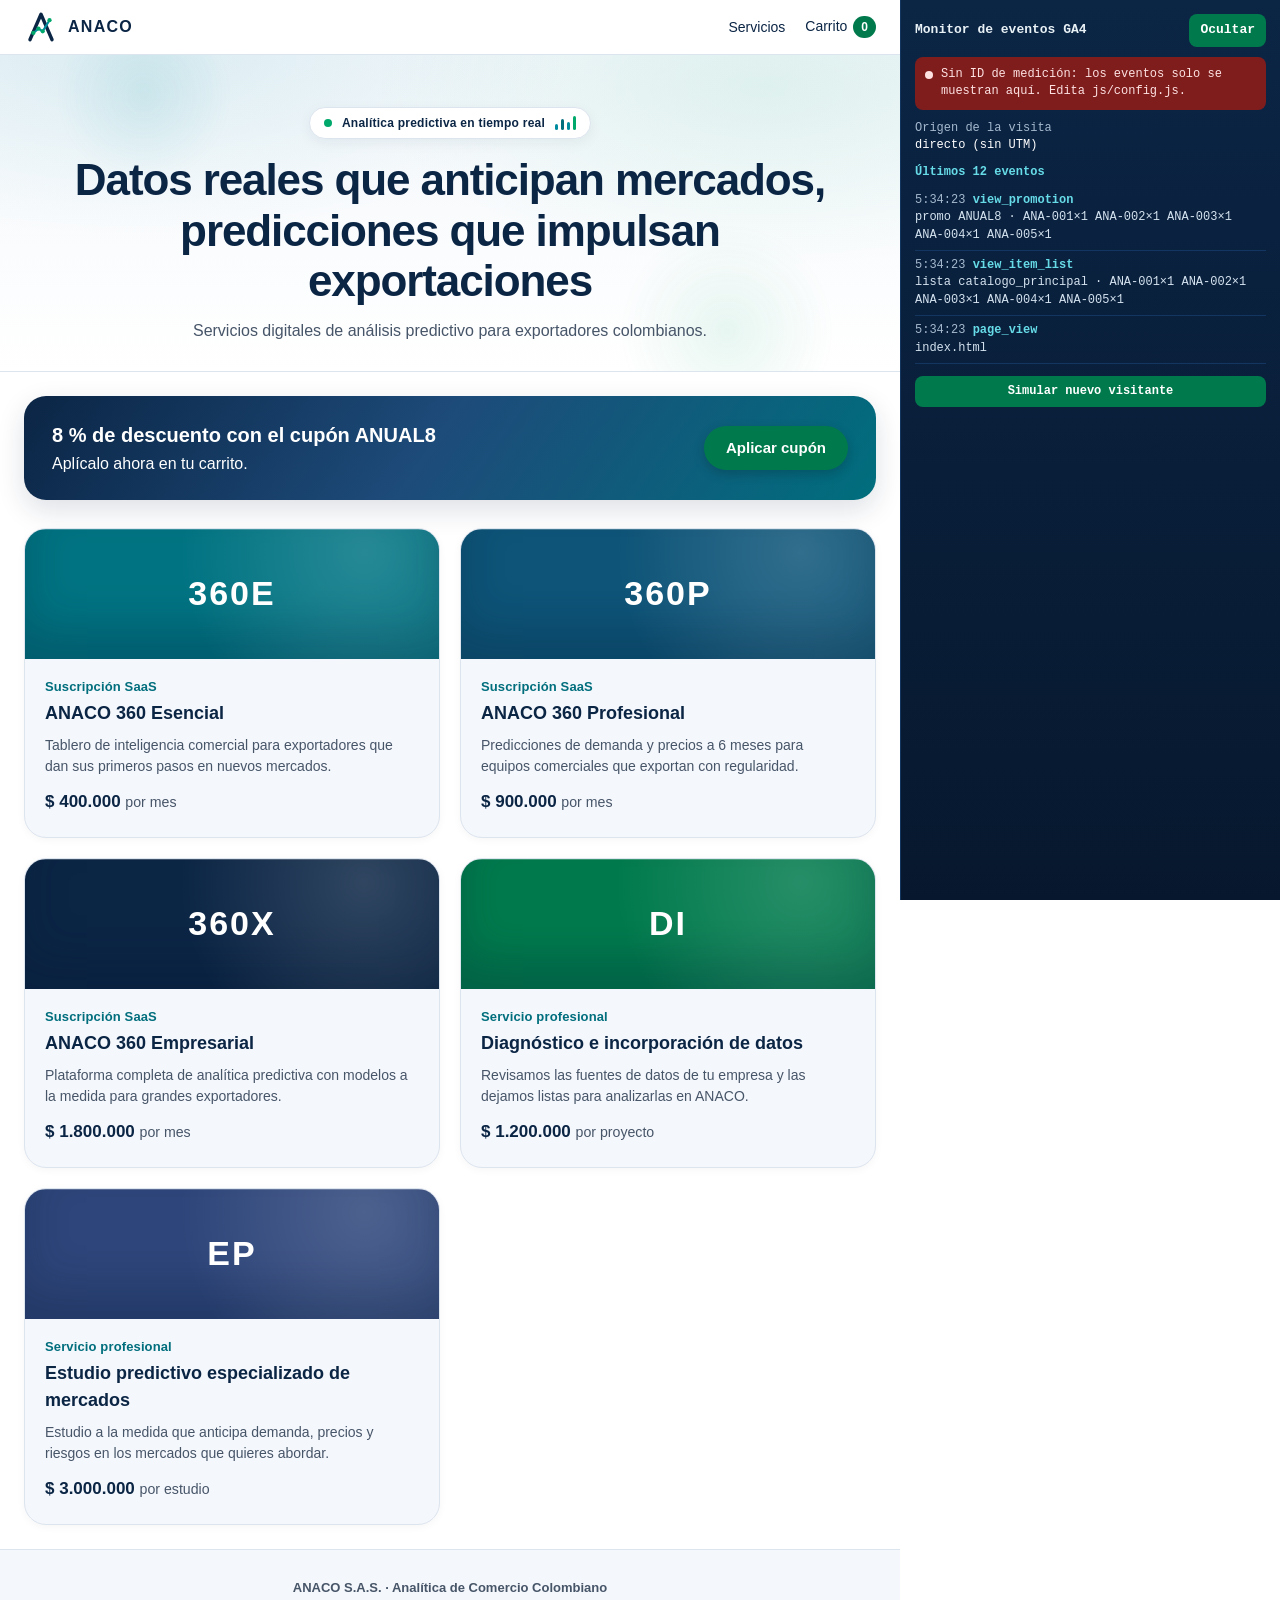
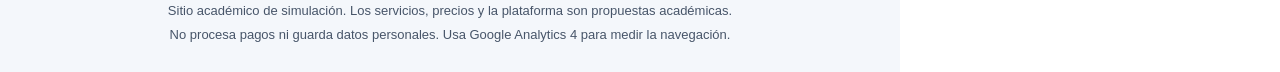
==== index.html @ 24e1fe18 "Add files via upload" ====
<!DOCTYPE html>
<html lang="es"><head><meta charset="utf-8"><meta name="viewport" content="width=device-width,initial-scale=1"><title>ANACO · Servicios de análisis predictivo</title><link rel="stylesheet" href="css/estilos.css"></head>
<body><header class="cab" id="cab"></header>
<section class="hero"><div class="hero-orb hero-orb-1" aria-hidden="true"></div><div class="hero-orb hero-orb-2" aria-hidden="true"></div><div class="hero-pulso" aria-hidden="true"><span class="pulso-dot"></span><span>Analítica predictiva en tiempo real</span><span class="mini-bars"><span></span><span></span><span></span><span></span></span></div><h1>Datos reales que anticipan mercados, predicciones que impulsan exportaciones</h1><p>Servicios digitales de análisis predictivo para exportadores colombianos.</p></section><main class="wrap"><div id="banner"></div><div class="grid" id="grid"></div></main>
<footer class="pie" id="pie"></footer>
<script src="js/config.js"></script><script src="js/productos.js"></script><script src="js/carrito.js"></script><script src="js/analytics.js"></script><script src="js/catalogo.js"></script>
</body></html>
---- css/estilos.css ----
:root{
  /* Escala de colores ANACO (WCAG AA) */
  --navy-950:#07182E;
  --navy-900:#0B2545;
  --navy-800:#133660;
  --navy-700:#1D4B7A;
  --navy-100:#E6EEF7;
  --navy-50:#F3F7FB;

  --teal-800:#005A66;
  --teal-700:#006E7D;
  --teal-600:#008C9E;
  --teal-400:#38B6C6;
  --teal-300:#67DCE8;
  --teal-50:#E6F6F8;

  --emerald-800:#00623E;
  --emerald-700:#007A4D;
  --emerald-600:#00945E;
  --emerald-500:#00A86B;
  --emerald-100:#D6F5E8;
  --emerald-50:#ECFDF5;

  --bg:#FFFFFF;
  --surface-1:#F4F7FB;
  --surface-2:#EBF0F7;
  --border-subtle:#DCE4EE;
  --border-strong:#C2CEDD;

  --text-primary:#111827;
  --text-secondary:#475569;
  --text-muted:#64748B;

  --danger-text:#B42318;
  --danger-bg:#FEF2F2;
  --danger-border:#FECACA;
  --mon-ok-bg:#064E3B;
  --mon-ok-fg:#D1FAE5;
  --mon-no-bg:#7F1D1D;
  --mon-no-fg:#FEE2E2;

  /* Alias compatibles */
  --n:var(--navy-900);
  --c:var(--teal-700);
  --v:var(--emerald-700);
  --g:var(--surface-1);
  --t:var(--text-primary);
  --s:var(--text-secondary);
}

*{box-sizing:border-box}

body{
  margin:0;
  font-family:-apple-system,BlinkMacSystemFont,"SF Pro Text","Segoe UI",Roboto,Helvetica,Arial,sans-serif;
  color:var(--t);
  background:var(--bg);
  padding-right:380px;
  line-height:1.5;
  -webkit-font-smoothing:antialiased;
}
body.mon-oculto{padding-right:0}

a{color:var(--c);text-decoration:none;transition:color .2s ease}
a:hover{color:var(--teal-800)}

:focus-visible{outline:2px solid var(--teal-600);outline-offset:2px}

/* ---------- Cabecera y marca ---------- */
.cab{
  position:sticky;
  top:0;
  z-index:5;
  background:rgba(255,255,255,.88);
  backdrop-filter:saturate(180%) blur(20px);
  border-bottom:1px solid var(--border-subtle);
  display:flex;
  align-items:center;
  justify-content:space-between;
  padding:10px 24px;
}

.marca{
  display:flex;
  align-items:center;
  gap:10px;
  color:var(--n);
  font-weight:700;
  letter-spacing:.08em;
}
.marca svg{transition:transform .3s cubic-bezier(.22,1,.36,1)}
.marca:hover svg{transform:scale(1.06)}
.marca svg polyline{
  stroke-dasharray:46;
  stroke-dashoffset:46;
  animation:drawLine 1.1s cubic-bezier(.22,1,.36,1) .15s forwards;
}
.marca svg circle{
  transform-box:fill-box;
  transform-origin:center;
  animation:nodePulse 2.8s ease-in-out infinite;
}
.marca svg circle:nth-child(2){animation-delay:.3s}
.marca svg circle:nth-child(3){animation-delay:.6s}
.marca svg circle:nth-child(4){animation-delay:.9s}

.cab nav{display:flex;gap:20px;align-items:center}
.cab nav a{color:var(--n);font-size:14px;font-weight:500;position:relative;padding:4px 0}
.cab nav a::after{
  content:"";
  position:absolute;
  left:0;
  bottom:0;
  width:100%;
  height:2px;
  background:var(--teal-600);
  transform:scaleX(0);
  transform-origin:left;
  transition:transform .22s ease;
}
.cab nav a:hover::after{transform:scaleX(1)}

.badge{
  background:var(--v);
  color:#fff;
  border-radius:99px;
  padding:2px 8px;
  font-size:12px;
  font-weight:600;
  margin-left:6px;
  display:inline-block;
  transition:background-color .2s ease;
}
.badge.bump{animation:badgeBump .38s cubic-bezier(.22,1,.36,1)}

/* ---------- Hero ---------- */
.hero{
  position:relative;
  overflow:hidden;
  text-align:center;
  padding:52px 24px 28px;
  background:
    radial-gradient(620px 260px at 15% 0%,rgba(0,140,158,.10),transparent 70%),
    radial-gradient(560px 260px at 85% 10%,rgba(0,168,107,.09),transparent 70%),
    linear-gradient(180deg,var(--navy-50) 0%,var(--bg) 100%);
  border-bottom:1px solid var(--border-subtle);
}
.hero h1{
  position:relative;
  z-index:1;
  font-size:clamp(28px,4vw,44px);
  margin:0 auto 12px;
  color:var(--n);
  letter-spacing:-.025em;
  max-width:820px;
  line-height:1.15;
  animation:fadeUp .55s cubic-bezier(.22,1,.36,1) both;
}
.hero p{
  position:relative;
  z-index:1;
  color:var(--s);
  max-width:640px;
  margin:0 auto;
  font-size:16px;
  animation:fadeUp .55s cubic-bezier(.22,1,.36,1) .1s both;
}

.hero-orb{
  position:absolute;
  border-radius:50%;
  pointer-events:none;
  filter:blur(2px);
  opacity:.55;
  animation:floatSlow 9s ease-in-out infinite;
}
.hero-orb-1{
  width:180px;height:180px;
  top:-50px;left:6%;
  background:radial-gradient(circle,rgba(0,140,158,.18),transparent 70%);
}
.hero-orb-2{
  width:220px;height:220px;
  bottom:-70px;right:7%;
  background:radial-gradient(circle,rgba(0,168,107,.16),transparent 70%);
  animation-delay:-4.5s;
}

.hero-pulso{
  position:relative;
  z-index:1;
  display:inline-flex;
  align-items:center;
  gap:10px;
  margin-bottom:16px;
  padding:6px 14px;
  border-radius:99px;
  background:#fff;
  border:1px solid var(--border-subtle);
  box-shadow:0 4px 14px rgba(11,37,69,.06);
  color:var(--navy-900);
  font-size:12px;
  font-weight:600;
  letter-spacing:.02em;
  animation:fadeUp .45s cubic-bezier(.22,1,.36,1) both;
}
.pulso-dot{
  width:8px;height:8px;
  border-radius:50%;
  background:var(--emerald-500);
  box-shadow:0 0 0 0 rgba(0,168,107,.55);
  animation:pulseDot 2s ease-out infinite;
}
.mini-bars{
  display:inline-flex;
  align-items:flex-end;
  gap:3px;
  height:14px;
}
.mini-bars span{
  width:3px;
  border-radius:2px;
  background:var(--teal-600);
  animation:barWave 1.8s ease-in-out infinite;
}
.mini-bars span:nth-child(1){height:6px;animation-delay:0s}
.mini-bars span:nth-child(2){height:11px;background:var(--teal-700);animation-delay:.25s}
.mini-bars span:nth-child(3){height:8px;animation-delay:.5s}
.mini-bars span:nth-child(4){height:14px;background:var(--emerald-500);animation-delay:.75s}

/* ---------- Contenedor y banner ---------- */
.wrap{max-width:1000px;margin:0 auto;padding:24px}

.banner{
  position:relative;
  overflow:hidden;
  background:linear-gradient(125deg,var(--navy-900) 0%,var(--navy-700) 48%,var(--teal-700) 100%);
  color:#fff;
  border-radius:22px;
  padding:24px 28px;
  display:flex;
  justify-content:space-between;
  align-items:center;
  gap:16px;
  flex-wrap:wrap;
  cursor:pointer;
  margin-bottom:28px;
  box-shadow:0 10px 28px rgba(11,37,69,.14);
  transition:transform .25s cubic-bezier(.22,1,.36,1),box-shadow .25s ease;
  animation:fadeUp .55s cubic-bezier(.22,1,.36,1) .15s both;
}
.banner::after{
  content:"";
  position:absolute;
  top:0;left:-120%;
  width:60%;height:100%;
  background:linear-gradient(90deg,transparent,rgba(255,255,255,.16),transparent);
  transform:skewX(-20deg);
  animation:shimmer 5.5s ease-in-out infinite;
  pointer-events:none;
}
.banner:hover{
  transform:translateY(-2px);
  box-shadow:0 16px 34px rgba(11,37,69,.20);
}
.banner b{font-size:20px;display:block;margin-bottom:2px}
.banner .btn{
  position:relative;
  z-index:1;
  box-shadow:0 4px 12px rgba(0,0,0,.18);
}

/* ---------- Catálogo y tarjetas ---------- */
.grid{display:grid;grid-template-columns:repeat(auto-fill,minmax(280px,1fr));gap:20px}

.card{
  background:var(--g);
  border:1px solid var(--border-subtle);
  border-radius:22px;
  overflow:hidden;
  display:block;
  color:var(--t);
  box-shadow:0 2px 8px rgba(11,37,69,.04);
  transition:transform .26s cubic-bezier(.22,1,.36,1),box-shadow .26s ease,border-color .26s ease,background-color .26s ease;
  animation:fadeUp .55s cubic-bezier(.22,1,.36,1) both;
}
.card:nth-child(1){animation-delay:.08s}
.card:nth-child(2){animation-delay:.14s}
.card:nth-child(3){animation-delay:.20s}
.card:nth-child(4){animation-delay:.26s}
.card:nth-child(5){animation-delay:.32s}
.card:nth-child(6){animation-delay:.38s}

.card:hover{
  transform:translateY(-5px);
  background:#fff;
  border-color:var(--border-strong);
  box-shadow:0 16px 32px rgba(11,37,69,.10);
}

.bloque{
  position:relative;
  overflow:hidden;
  height:130px;
  display:flex;
  align-items:center;
  justify-content:center;
  color:#fff;
  font-size:34px;
  font-weight:700;
  letter-spacing:.06em;
  box-shadow:inset 0 -30px 44px rgba(7,24,46,.24),inset 0 1px 0 rgba(255,255,255,.22);
  transition:letter-spacing .26s ease;
}
.bloque::after{
  content:"";
  position:absolute;
  inset:0;
  background:radial-gradient(circle at 82% 18%,rgba(255,255,255,.20),transparent 52%);
  opacity:.75;
  pointer-events:none;
  transition:transform .35s ease,opacity .35s ease;
}
.card:hover .bloque{letter-spacing:.1em}
.card:hover .bloque::after{transform:scale(1.12);opacity:1}

.cu{padding:18px 20px 22px}
.card h3{margin:4px 0 8px;color:var(--n);font-size:18px;transition:color .2s ease}
.card:hover h3{color:var(--teal-700)}
.card p{margin:0 0 12px;color:var(--s);font-size:14px}
.cat{font-size:13px;font-weight:600;color:var(--c);letter-spacing:.01em}
.precio{font-weight:700;color:var(--n);font-size:17px}
.precio small{color:var(--s);font-weight:400}

/* ---------- Botones ---------- */
.btn{
  background:var(--v);
  color:#fff;
  border:0;
  border-radius:99px;
  padding:11px 22px;
  font-size:15px;
  font-weight:600;
  cursor:pointer;
  display:inline-block;
  transition:background-color .2s ease,transform .16s cubic-bezier(.22,1,.36,1),box-shadow .2s ease;
}
.btn:hover{
  background:var(--emerald-800);
  color:#fff;
  transform:translateY(-1px);
  box-shadow:0 6px 16px rgba(0,122,77,.25);
}
.btn:active{transform:translateY(0) scale(.97)}

.btn.sec{
  background:#fff;
  color:var(--n);
  border:1px solid var(--border-strong);
}
.btn.sec:hover{
  background:var(--navy-50);
  color:var(--n);
  border-color:var(--navy-700);
  box-shadow:0 4px 12px rgba(11,37,69,.08);
}

/* ---------- Cajas, formularios y detalle ---------- */
.caja{
  background:var(--g);
  border:1px solid var(--border-subtle);
  border-radius:18px;
  padding:20px;
  margin-bottom:16px;
  animation:fadeUp .42s cubic-bezier(.22,1,.36,1) both;
}
.fila{
  display:flex;
  justify-content:space-between;
  align-items:center;
  gap:12px;
  padding:12px 0;
  border-bottom:1px solid var(--border-subtle);
}
.fila:last-of-type{border-bottom:0}

.qty{display:flex;align-items:center;gap:8px}
.qty button{
  width:30px;height:30px;
  border-radius:50%;
  border:1px solid var(--border-strong);
  background:#fff;
  color:var(--n);
  font-weight:600;
  cursor:pointer;
  transition:background-color .18s ease,border-color .18s ease,transform .14s ease;
}
.qty button:hover{background:var(--navy-50);border-color:var(--teal-700)}
.qty button:active{transform:scale(.92)}

input[type=text],select{
  padding:10px 12px;
  border:1px solid var(--border-strong);
  border-radius:10px;
  font-size:15px;
  width:100%;
  background:#fff;
  color:var(--t);
  transition:border-color .2s ease,box-shadow .2s ease;
}
input[type=text]:focus,select:focus{
  outline:none;
  border-color:var(--teal-600);
  box-shadow:0 0 0 3px rgba(0,140,158,.15);
}

label.l{display:block;margin:12px 0 4px;font-size:14px;color:var(--n);font-weight:600}

.op{
  display:block;
  padding:10px 12px;
  border:1px solid var(--border-strong);
  border-radius:10px;
  margin:6px 0;
  background:#fff;
  cursor:pointer;
  transition:border-color .2s ease,background-color .2s ease,transform .15s ease;
}
.op:hover{border-color:var(--teal-600);background:var(--teal-50)}
.op:has(input:checked){
  border-color:var(--teal-700);
  background:var(--teal-50);
  color:var(--n);
  font-weight:500;
}

.det{
  display:grid;
  grid-template-columns:1fr 1.3fr;
  gap:32px;
  animation:fadeUp .45s cubic-bezier(.22,1,.36,1) both;
}
.det .bloque{
  height:260px;
  border-radius:22px;
  box-shadow:0 14px 30px rgba(11,37,69,.14);
}
.det li{margin-bottom:4px}

.msg{color:var(--danger-text);font-size:14px;font-weight:500;margin:8px 0}
.okm{color:var(--v);font-weight:600;animation:fadeUp .3s ease both}

/* ---------- Pie ---------- */
.pie{
  border-top:1px solid var(--border-subtle);
  background:var(--g);
  color:var(--s);
  font-size:13px;
  padding:24px;
  text-align:center;
}
.pie p{max-width:760px;margin:4px auto}

/* ---------- Monitor GA4 ---------- */
#mon{
  position:fixed;
  top:0;right:0;
  width:380px;height:100vh;
  background:linear-gradient(180deg,var(--navy-900) 0%,var(--navy-950) 100%);
  color:#E8F1F5;
  font:12px/1.45 ui-monospace,Menlo,Consolas,monospace;
  overflow:auto;
  padding:14px;
  z-index:50;
  border-left:1px solid var(--navy-800);
}
#mon button,#mon-abrir{
  background:var(--emerald-700);
  color:#fff;
  border:0;
  border-radius:8px;
  padding:7px 11px;
  cursor:pointer;
  font:inherit;
  font-weight:600;
  transition:background-color .2s ease,transform .15s ease;
}
#mon button:hover,#mon-abrir:hover{background:var(--emerald-800)}
#mon button:active,#mon-abrir:active{transform:scale(.97)}

.mon-h{display:flex;justify-content:space-between;align-items:center;margin-bottom:10px;font-size:13px}
#mon-estado{
  position:relative;
  padding:9px 10px 9px 26px;
  border-radius:8px;
  margin-bottom:10px;
}
#mon-estado::before{
  content:"";
  position:absolute;
  left:10px;top:14px;
  width:8px;height:8px;
  border-radius:50%;
  background:currentColor;
  animation:pulseDot 2s ease-out infinite;
}
.ok{background:var(--mon-ok-bg);color:var(--mon-ok-fg)}
.no{background:var(--mon-no-bg);color:var(--mon-no-fg)}
#mon-estado.no::before{animation:pulseDotNo 2s ease-out infinite}

.mon-o{margin-bottom:10px;color:#A5B9CE}.mon-o span{color:#fff}
.mon-t{margin:10px 0 4px;color:var(--teal-300);font-weight:600}

.ev{border-bottom:1px solid var(--navy-800);padding:6px 0}
.ev:first-child{animation:slideInEv .32s cubic-bezier(.22,1,.36,1) both}
.ev b{color:var(--teal-300)}.ev i{color:#A5B9CE;font-style:normal}.ev div{color:#D5E3F0}

#mon-reset{margin-top:12px;width:100%;background:var(--teal-700)}
#mon-reset:hover{background:var(--teal-800)}
#mon-abrir{display:none;position:fixed;top:12px;right:12px;z-index:50;box-shadow:0 6px 18px rgba(11,37,69,.22)}
body.mon-oculto #mon{display:none}body.mon-oculto #mon-abrir{display:block}

/* ---------- Keyframes ---------- */
@keyframes fadeUp{
  from{opacity:0;transform:translateY(12px)}
  to{opacity:1;transform:translateY(0)}
}
@keyframes shimmer{
  0%,62%{left:-120%}
  100%{left:140%}
}
@keyframes pulseDot{
  0%{box-shadow:0 0 0 0 rgba(0,168,107,.55)}
  70%{box-shadow:0 0 0 7px rgba(0,168,107,0)}
  100%{box-shadow:0 0 0 0 rgba(0,168,107,0)}
}
@keyframes pulseDotNo{
  0%{box-shadow:0 0 0 0 rgba(254,226,226,.55)}
  70%{box-shadow:0 0 0 7px rgba(254,226,226,0)}
  100%{box-shadow:0 0 0 0 rgba(254,226,226,0)}
}
@keyframes drawLine{
  to{stroke-dashoffset:0}
}
@keyframes nodePulse{
  0%,100%{transform:scale(1);opacity:.95}
  50%{transform:scale(1.22);opacity:1}
}
@keyframes floatSlow{
  0%,100%{transform:translateY(0) scale(1)}
  50%{transform:translateY(-10px) scale(1.04)}
}
@keyframes barWave{
  0%,100%{transform:scaleY(.65);opacity:.8}
  50%{transform:scaleY(1.1);opacity:1}
}
@keyframes badgeBump{
  0%{transform:scale(1)}
  45%{transform:scale(1.28)}
  100%{transform:scale(1)}
}
@keyframes slideInEv{
  from{opacity:0;transform:translateX(10px)}
  to{opacity:1;transform:translateX(0)}
}

/* ---------- Responsivo y accesibilidad ---------- */
@media(max-width:820px){
  body{padding-right:0;padding-bottom:300px}
  body.mon-oculto{padding-bottom:0}
  #mon{top:auto;bottom:0;width:100%;height:300px;border-left:0;border-top:1px solid var(--navy-800)}
  #mon-abrir{top:auto;bottom:12px}
  .det{grid-template-columns:1fr}
}

@media(prefers-reduced-motion:reduce){
  *,*::before,*::after{
    animation-duration:.01ms !important;
    animation-iteration-count:1 !important;
    transition-duration:.01ms !important;
  }
}
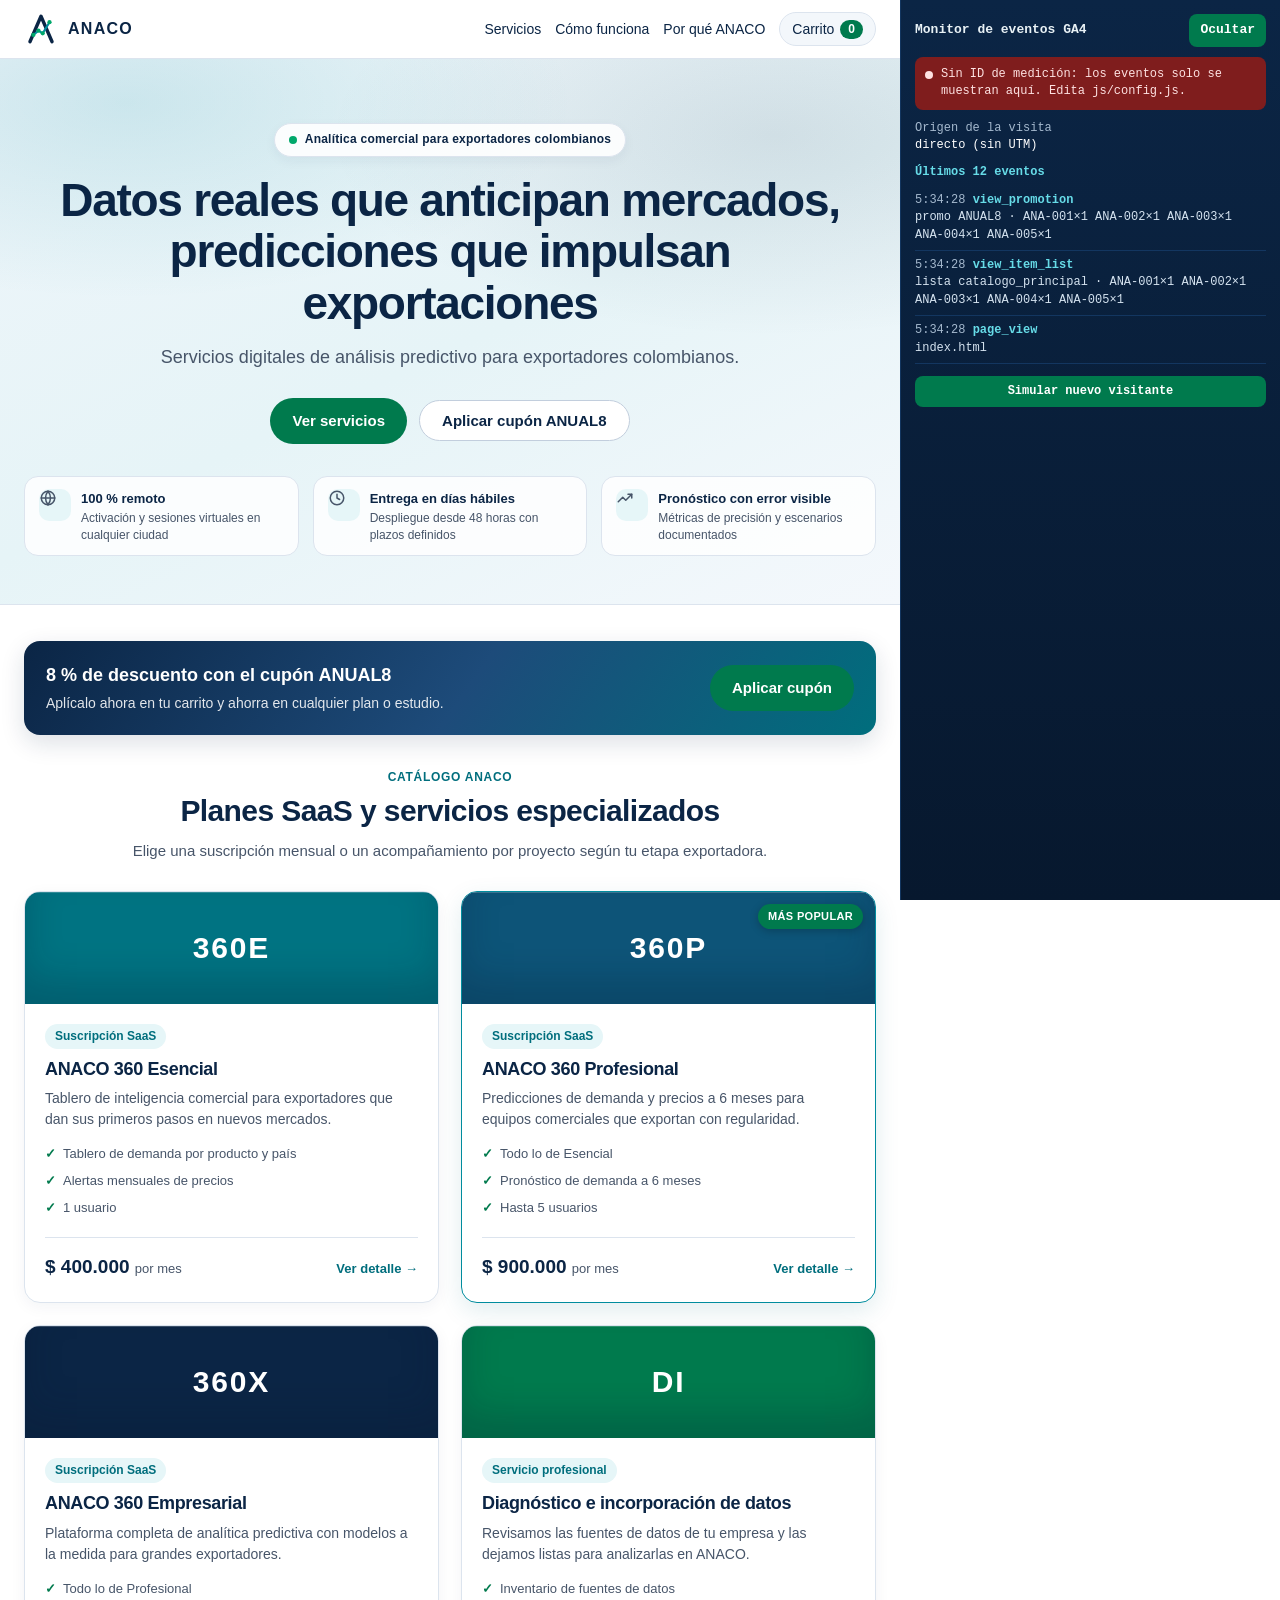
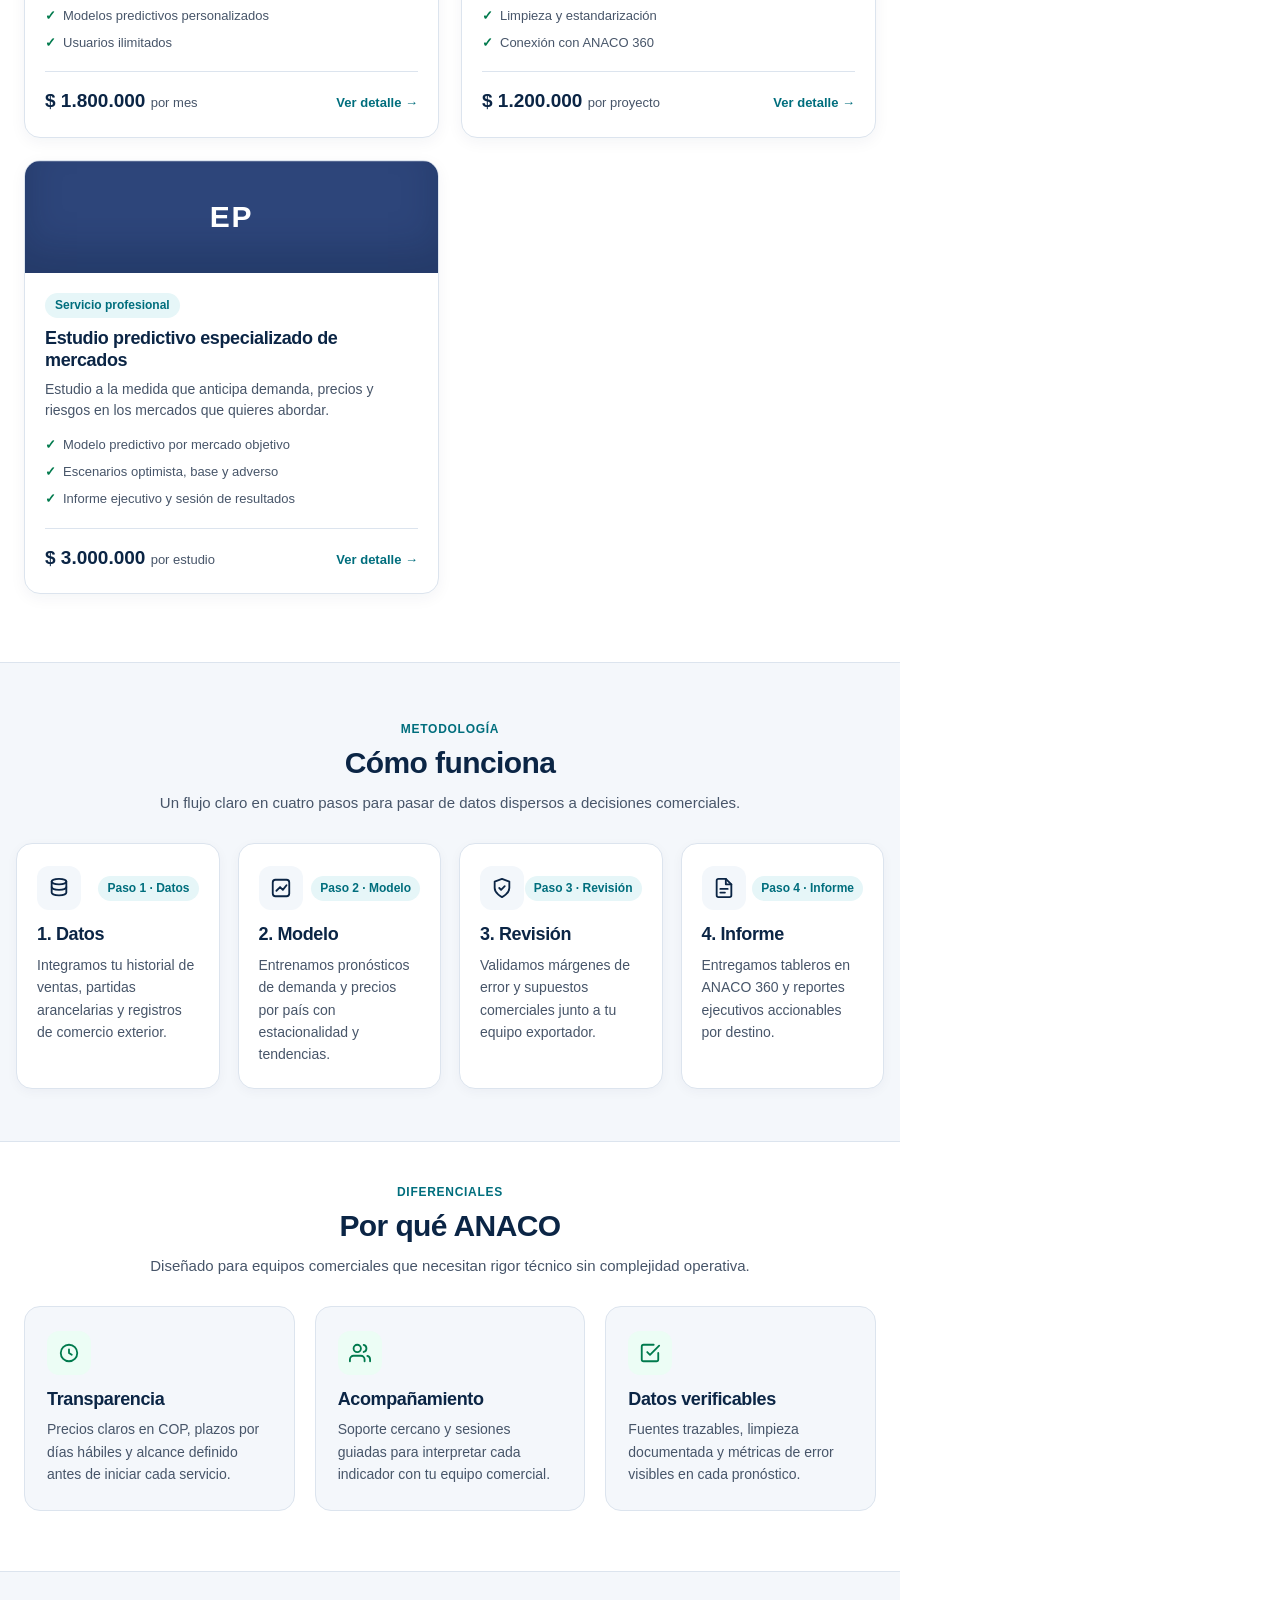
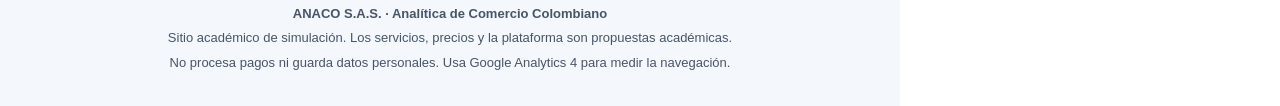
==== commit ad0165c8: "Add files via upload" ====
--- a/index.html
+++ b/index.html
@@ -1,7 +1,105 @@
 <!DOCTYPE html>
 <html lang="es"><head><meta charset="utf-8"><meta name="viewport" content="width=device-width,initial-scale=1"><title>ANACO · Servicios de análisis predictivo</title><link rel="stylesheet" href="css/estilos.css"></head>
 <body><header class="cab" id="cab"></header>
-<section class="hero"><div class="hero-orb hero-orb-1" aria-hidden="true"></div><div class="hero-orb hero-orb-2" aria-hidden="true"></div><div class="hero-pulso" aria-hidden="true"><span class="pulso-dot"></span><span>Analítica predictiva en tiempo real</span><span class="mini-bars"><span></span><span></span><span></span><span></span></span></div><h1>Datos reales que anticipan mercados, predicciones que impulsan exportaciones</h1><p>Servicios digitales de análisis predictivo para exportadores colombianos.</p></section><main class="wrap"><div id="banner"></div><div class="grid" id="grid"></div></main>
+<section class="hero">
+  <div class="hero-inner">
+    <div class="hero-kicker"><span class="kicker-dot" aria-hidden="true"></span><span>Analítica comercial para exportadores colombianos</span></div>
+    <h1>Datos reales que anticipan mercados, predicciones que impulsan exportaciones</h1>
+    <p class="hero-sub">Servicios digitales de análisis predictivo para exportadores colombianos.</p>
+    <div class="hero-acciones">
+      <a class="btn" href="#servicios">Ver servicios</a>
+      <button class="btn sec" id="hero-cupon" type="button">Aplicar cupón ANUAL8</button>
+    </div>
+    <div class="confianza" aria-label="Indicadores de confianza">
+      <div class="conf-item">
+        <span class="conf-ico" aria-hidden="true"><svg width="18" height="18" viewBox="0 0 24 24" fill="none" stroke="currentColor" stroke-width="2" stroke-linecap="round" stroke-linejoin="round"><circle cx="12" cy="12" r="9"/><path d="M3 12h18"/><path d="M12 3a14 14 0 0 1 0 18"/><path d="M12 3a14 14 0 0 0 0 18"/></svg></span>
+        <div><b>100 % remoto</b><span>Activación y sesiones virtuales en cualquier ciudad</span></div>
+      </div>
+      <div class="conf-item">
+        <span class="conf-ico" aria-hidden="true"><svg width="18" height="18" viewBox="0 0 24 24" fill="none" stroke="currentColor" stroke-width="2" stroke-linecap="round" stroke-linejoin="round"><circle cx="12" cy="12" r="9"/><polyline points="12 7 12 12 15.5 14"/></svg></span>
+        <div><b>Entrega en días hábiles</b><span>Despliegue desde 48 horas con plazos definidos</span></div>
+      </div>
+      <div class="conf-item">
+        <span class="conf-ico" aria-hidden="true"><svg width="18" height="18" viewBox="0 0 24 24" fill="none" stroke="currentColor" stroke-width="2" stroke-linecap="round" stroke-linejoin="round"><polyline points="3 17 9 11 13 15 21 7"/><polyline points="16 7 21 7 21 12"/></svg></span>
+        <div><b>Pronóstico con error visible</b><span>Métricas de precisión y escenarios documentados</span></div>
+      </div>
+    </div>
+  </div>
+</section>
+<main class="wrap" id="servicios">
+  <div id="banner"></div>
+  <div class="sec-head reveal">
+    <span class="sec-tag">Catálogo ANACO</span>
+    <h2>Planes SaaS y servicios especializados</h2>
+    <p>Elige una suscripción mensual o un acompañamiento por proyecto según tu etapa exportadora.</p>
+  </div>
+  <div class="grid" id="grid"></div>
+</main>
+<section class="sec-alt" id="como-funciona">
+  <div class="sec-head reveal">
+    <span class="sec-tag">Metodología</span>
+    <h2>Cómo funciona</h2>
+    <p>Un flujo claro en cuatro pasos para pasar de datos dispersos a decisiones comerciales.</p>
+  </div>
+  <div class="como-grid">
+    <article class="paso-card reveal">
+      <div class="paso-top">
+        <span class="paso-ico" aria-hidden="true"><svg width="22" height="22" viewBox="0 0 24 24" fill="none" stroke="currentColor" stroke-width="2" stroke-linecap="round" stroke-linejoin="round"><ellipse cx="12" cy="5" rx="8" ry="3"/><path d="M4 5v6c0 1.66 3.58 3 8 3s8-1.34 8-3V5"/><path d="M4 11v6c0 1.66 3.58 3 8 3s8-1.34 8-3v-6"/></svg></span>
+        <span class="paso-num-tag">Paso 1 · Datos</span>
+      </div>
+      <h3>1. Datos</h3>
+      <p>Integramos tu historial de ventas, partidas arancelarias y registros de comercio exterior.</p>
+    </article>
+    <article class="paso-card reveal">
+      <div class="paso-top">
+        <span class="paso-ico" aria-hidden="true"><svg width="22" height="22" viewBox="0 0 24 24" fill="none" stroke="currentColor" stroke-width="2" stroke-linecap="round" stroke-linejoin="round"><rect x="3" y="3" width="18" height="18" rx="3"/><path d="M7 15l4-4 3 3 4-5"/></svg></span>
+        <span class="paso-num-tag">Paso 2 · Modelo</span>
+      </div>
+      <h3>2. Modelo</h3>
+      <p>Entrenamos pronósticos de demanda y precios por país con estacionalidad y tendencias.</p>
+    </article>
+    <article class="paso-card reveal">
+      <div class="paso-top">
+        <span class="paso-ico" aria-hidden="true"><svg width="22" height="22" viewBox="0 0 24 24" fill="none" stroke="currentColor" stroke-width="2" stroke-linecap="round" stroke-linejoin="round"><path d="M12 22s8-4 8-10V5l-8-3-8 3v7c0 6 8 10 8 10z"/><polyline points="9 12 11 14 15 10"/></svg></span>
+        <span class="paso-num-tag">Paso 3 · Revisión</span>
+      </div>
+      <h3>3. Revisión</h3>
+      <p>Validamos márgenes de error y supuestos comerciales junto a tu equipo exportador.</p>
+    </article>
+    <article class="paso-card reveal">
+      <div class="paso-top">
+        <span class="paso-ico" aria-hidden="true"><svg width="22" height="22" viewBox="0 0 24 24" fill="none" stroke="currentColor" stroke-width="2" stroke-linecap="round" stroke-linejoin="round"><path d="M14 2H6a2 2 0 0 0-2 2v16a2 2 0 0 0 2 2h12a2 2 0 0 0 2-2V8z"/><polyline points="14 2 14 8 20 8"/><line x1="8" y1="13" x2="16" y2="13"/><line x1="8" y1="17" x2="13" y2="17"/></svg></span>
+        <span class="paso-num-tag">Paso 4 · Informe</span>
+      </div>
+      <h3>4. Informe</h3>
+      <p>Entregamos tableros en ANACO 360 y reportes ejecutivos accionables por destino.</p>
+    </article>
+  </div>
+</section>
+<section class="wrap sec-bloque" id="por-que">
+  <div class="sec-head reveal">
+    <span class="sec-tag">Diferenciales</span>
+    <h2>Por qué ANACO</h2>
+    <p>Diseñado para equipos comerciales que necesitan rigor técnico sin complejidad operativa.</p>
+  </div>
+  <div class="por-grid">
+    <article class="por-card reveal">
+      <div class="por-ico" aria-hidden="true"><svg width="22" height="22" viewBox="0 0 24 24" fill="none" stroke="currentColor" stroke-width="2" stroke-linecap="round" stroke-linejoin="round"><circle cx="12" cy="12" r="9"/><path d="M12 8v4l3 2"/></svg></div>
+      <h3>Transparencia</h3>
+      <p>Precios claros en COP, plazos por días hábiles y alcance definido antes de iniciar cada servicio.</p>
+    </article>
+    <article class="por-card reveal">
+      <div class="por-ico" aria-hidden="true"><svg width="22" height="22" viewBox="0 0 24 24" fill="none" stroke="currentColor" stroke-width="2" stroke-linecap="round" stroke-linejoin="round"><path d="M17 21v-2a4 4 0 0 0-4-4H5a4 4 0 0 0-4 4v2"/><circle cx="9" cy="7" r="4"/><path d="M23 21v-2a4 4 0 0 0-3-3.87"/><path d="M16 3.13a4 4 0 0 1 0 7.75"/></svg></div>
+      <h3>Acompañamiento</h3>
+      <p>Soporte cercano y sesiones guiadas para interpretar cada indicador con tu equipo comercial.</p>
+    </article>
+    <article class="por-card reveal">
+      <div class="por-ico" aria-hidden="true"><svg width="22" height="22" viewBox="0 0 24 24" fill="none" stroke="currentColor" stroke-width="2" stroke-linecap="round" stroke-linejoin="round"><path d="M9 11l3 3L22 4"/><path d="M21 12v7a2 2 0 0 1-2 2H5a2 2 0 0 1-2-2V5a2 2 0 0 1 2-2h11"/></svg></div>
+      <h3>Datos verificables</h3>
+      <p>Fuentes trazables, limpieza documentada y métricas de error visibles en cada pronóstico.</p>
+    </article>
+  </div>
+</section>
 <footer class="pie" id="pie"></footer>
 <script src="js/config.js"></script><script src="js/productos.js"></script><script src="js/carrito.js"></script><script src="js/analytics.js"></script><script src="js/catalogo.js"></script>
 </body></html>
--- a/css/estilos.css
+++ b/css/estilos.css
@@ -32,8 +32,6 @@
   --text-muted:#64748B;
 
   --danger-text:#B42318;
-  --danger-bg:#FEF2F2;
-  --danger-border:#FECACA;
   --mon-ok-bg:#064E3B;
   --mon-ok-fg:#D1FAE5;
   --mon-no-bg:#7F1D1D;
@@ -49,195 +47,234 @@
 }
 
 *{box-sizing:border-box}
+html{scroll-behavior:smooth}
 
 body{
   margin:0;
   font-family:-apple-system,BlinkMacSystemFont,"SF Pro Text","Segoe UI",Roboto,Helvetica,Arial,sans-serif;
   color:var(--t);
   background:var(--bg);
-  padding-right:380px;
-  line-height:1.5;
+  padding-bottom:290px;
+  line-height:1.6;
   -webkit-font-smoothing:antialiased;
 }
-body.mon-oculto{padding-right:0}
+body.mon-oculto{padding-bottom:0}
 
 a{color:var(--c);text-decoration:none;transition:color .2s ease}
 a:hover{color:var(--teal-800)}
 
 :focus-visible{outline:2px solid var(--teal-600);outline-offset:2px}
 
-/* ---------- Cabecera y marca ---------- */
+h1,h2,h3{
+  color:var(--n);
+  letter-spacing:-.02em;
+  line-height:1.2;
+}
+h1{font-size:clamp(26px,3.6vw,38px);margin:0 0 18px}
+h2{font-size:clamp(22px,2.8vw,30px);margin:0 0 10px}
+h3{font-size:18px;margin:0 0 8px}
+
+/* ---------- Encabezado fijo ---------- */
 .cab{
   position:sticky;
   top:0;
-  z-index:5;
-  background:rgba(255,255,255,.88);
-  backdrop-filter:saturate(180%) blur(20px);
+  z-index:20;
+  background:rgba(255,255,255,.92);
+  backdrop-filter:saturate(180%) blur(18px);
   border-bottom:1px solid var(--border-subtle);
   display:flex;
   align-items:center;
   justify-content:space-between;
-  padding:10px 24px;
+  gap:12px;
+  flex-wrap:wrap;
+  padding:12px 16px;
 }
 
 .marca{
-  display:flex;
+  display:inline-flex;
   align-items:center;
   gap:10px;
   color:var(--n);
   font-weight:700;
+  font-size:16px;
   letter-spacing:.08em;
 }
-.marca svg{transition:transform .3s cubic-bezier(.22,1,.36,1)}
+.marca svg{transition:transform .25s cubic-bezier(.22,1,.36,1)}
 .marca:hover svg{transform:scale(1.06)}
-.marca svg polyline{
-  stroke-dasharray:46;
-  stroke-dashoffset:46;
-  animation:drawLine 1.1s cubic-bezier(.22,1,.36,1) .15s forwards;
-}
-.marca svg circle{
-  transform-box:fill-box;
-  transform-origin:center;
-  animation:nodePulse 2.8s ease-in-out infinite;
-}
-.marca svg circle:nth-child(2){animation-delay:.3s}
-.marca svg circle:nth-child(3){animation-delay:.6s}
-.marca svg circle:nth-child(4){animation-delay:.9s}
-
-.cab nav{display:flex;gap:20px;align-items:center}
-.cab nav a{color:var(--n);font-size:14px;font-weight:500;position:relative;padding:4px 0}
-.cab nav a::after{
+
+.cab nav{
+  display:flex;
+  align-items:center;
+  flex-wrap:wrap;
+  gap:14px;
+}
+.cab nav a{
+  color:var(--n);
+  font-size:14px;
+  font-weight:500;
+  padding:4px 0;
+  position:relative;
+}
+.cab nav a:not(.nav-cart)::after{
   content:"";
   position:absolute;
-  left:0;
-  bottom:0;
-  width:100%;
-  height:2px;
+  left:0;bottom:0;
+  width:100%;height:2px;
   background:var(--teal-600);
   transform:scaleX(0);
   transform-origin:left;
-  transition:transform .22s ease;
-}
-.cab nav a:hover::after{transform:scaleX(1)}
+  transition:transform .2s ease;
+}
+.cab nav a:not(.nav-cart):hover::after{transform:scaleX(1)}
+
+.nav-cart{
+  display:inline-flex;
+  align-items:center;
+  gap:6px;
+  background:var(--navy-50);
+  border:1px solid var(--border-subtle);
+  border-radius:99px;
+  padding:5px 12px !important;
+  transition:background-color .2s ease,border-color .2s ease;
+}
+.nav-cart:hover{
+  background:var(--teal-50);
+  border-color:var(--teal-600);
+}
 
 .badge{
   background:var(--v);
   color:#fff;
   border-radius:99px;
-  padding:2px 8px;
+  padding:1px 8px;
   font-size:12px;
-  font-weight:600;
-  margin-left:6px;
+  font-weight:700;
   display:inline-block;
-  transition:background-color .2s ease;
-}
-.badge.bump{animation:badgeBump .38s cubic-bezier(.22,1,.36,1)}
+  line-height:1.4;
+}
+.badge.bump{animation:badgeBump .32s cubic-bezier(.22,1,.36,1)}
 
 /* ---------- Hero ---------- */
 .hero{
   position:relative;
   overflow:hidden;
   text-align:center;
-  padding:52px 24px 28px;
+  padding:48px 16px 36px;
   background:
-    radial-gradient(620px 260px at 15% 0%,rgba(0,140,158,.10),transparent 70%),
-    radial-gradient(560px 260px at 85% 10%,rgba(0,168,107,.09),transparent 70%),
-    linear-gradient(180deg,var(--navy-50) 0%,var(--bg) 100%);
+    radial-gradient(640px 280px at 14% 8%,rgba(0,140,158,.14),transparent 70%),
+    radial-gradient(620px 280px at 86% 14%,rgba(11,37,69,.10),transparent 72%),
+    linear-gradient(155deg,#EEF5FA 0%,#E6F4F7 52%,#F4F8FC 100%);
   border-bottom:1px solid var(--border-subtle);
 }
-.hero h1{
-  position:relative;
-  z-index:1;
-  font-size:clamp(28px,4vw,44px);
-  margin:0 auto 12px;
-  color:var(--n);
-  letter-spacing:-.025em;
-  max-width:820px;
-  line-height:1.15;
-  animation:fadeUp .55s cubic-bezier(.22,1,.36,1) both;
-}
-.hero p{
-  position:relative;
-  z-index:1;
-  color:var(--s);
-  max-width:640px;
-  margin:0 auto;
-  font-size:16px;
-  animation:fadeUp .55s cubic-bezier(.22,1,.36,1) .1s both;
-}
-
-.hero-orb{
-  position:absolute;
-  border-radius:50%;
-  pointer-events:none;
-  filter:blur(2px);
-  opacity:.55;
-  animation:floatSlow 9s ease-in-out infinite;
-}
-.hero-orb-1{
-  width:180px;height:180px;
-  top:-50px;left:6%;
-  background:radial-gradient(circle,rgba(0,140,158,.18),transparent 70%);
-}
-.hero-orb-2{
-  width:220px;height:220px;
-  bottom:-70px;right:7%;
-  background:radial-gradient(circle,rgba(0,168,107,.16),transparent 70%);
-  animation-delay:-4.5s;
-}
-
-.hero-pulso{
-  position:relative;
-  z-index:1;
+.hero-inner{max-width:860px;margin:0 auto}
+
+.hero-kicker{
   display:inline-flex;
   align-items:center;
-  gap:10px;
-  margin-bottom:16px;
+  gap:8px;
   padding:6px 14px;
+  margin-bottom:18px;
   border-radius:99px;
-  background:#fff;
+  background:rgba(255,255,255,.9);
   border:1px solid var(--border-subtle);
-  box-shadow:0 4px 14px rgba(11,37,69,.06);
   color:var(--navy-900);
   font-size:12px;
   font-weight:600;
   letter-spacing:.02em;
-  animation:fadeUp .45s cubic-bezier(.22,1,.36,1) both;
-}
-.pulso-dot{
+  box-shadow:0 4px 12px rgba(11,37,69,.05);
+}
+.kicker-dot{
   width:8px;height:8px;
   border-radius:50%;
   background:var(--emerald-500);
-  box-shadow:0 0 0 0 rgba(0,168,107,.55);
-  animation:pulseDot 2s ease-out infinite;
-}
-.mini-bars{
-  display:inline-flex;
-  align-items:flex-end;
-  gap:3px;
-  height:14px;
-}
-.mini-bars span{
-  width:3px;
-  border-radius:2px;
-  background:var(--teal-600);
-  animation:barWave 1.8s ease-in-out infinite;
-}
-.mini-bars span:nth-child(1){height:6px;animation-delay:0s}
-.mini-bars span:nth-child(2){height:11px;background:var(--teal-700);animation-delay:.25s}
-.mini-bars span:nth-child(3){height:8px;animation-delay:.5s}
-.mini-bars span:nth-child(4){height:14px;background:var(--emerald-500);animation-delay:.75s}
-
-/* ---------- Contenedor y banner ---------- */
-.wrap{max-width:1000px;margin:0 auto;padding:24px}
-
+}
+
+.hero h1{
+  font-size:clamp(28px,4.2vw,46px);
+  margin:0 auto 14px;
+  max-width:820px;
+  line-height:1.12;
+  letter-spacing:-.028em;
+}
+.hero-sub{
+  color:var(--s);
+  max-width:620px;
+  margin:0 auto 26px;
+  font-size:clamp(16px,1.8vw,18px);
+}
+
+.hero-acciones{
+  display:flex;
+  justify-content:center;
+  align-items:center;
+  flex-wrap:wrap;
+  gap:12px;
+  margin-bottom:32px;
+}
+
+.confianza{
+  display:grid;
+  grid-template-columns:1fr;
+  gap:10px;
+  max-width:860px;
+  margin:0 auto;
+  text-align:left;
+}
+.conf-item{
+  display:flex;
+  align-items:flex-start;
+  gap:10px;
+  padding:12px 14px;
+  background:rgba(255,255,255,.84);
+  border:1px solid var(--border-subtle);
+  border-radius:14px;
+}
+.conf-ico{
+  flex-shrink:0;
+  width:32px;height:32px;
+  border-radius:10px;
+  background:var(--teal-50);
+  color:var(--teal-700);
+  display:flex;
+  align-items:center;
+  justify-content:center;
+}
+.conf-item b{display:block;font-size:13px;color:var(--n)}
+.conf-item span{display:block;font-size:12px;color:var(--s);line-height:1.4}
+
+/* ---------- Contenedores y secciones ---------- */
+.wrap{max-width:1040px;margin:0 auto;padding:28px 16px}
+
+.sec-bloque{padding:44px 0 8px}
+.sec-alt{
+  background:var(--surface-1);
+  border-top:1px solid var(--border-subtle);
+  border-bottom:1px solid var(--border-subtle);
+  padding:52px 16px;
+  margin-top:32px;
+}
+.sec-head{
+  max-width:640px;
+  margin:0 auto 28px;
+  text-align:center;
+}
+.sec-head p{margin:0;color:var(--s);font-size:15px}
+.sec-tag{
+  display:inline-block;
+  font-size:12px;
+  font-weight:700;
+  letter-spacing:.06em;
+  text-transform:uppercase;
+  color:var(--teal-700);
+  margin-bottom:6px;
+}
+
+/* ---------- Banner cupón ---------- */
 .banner{
-  position:relative;
-  overflow:hidden;
-  background:linear-gradient(125deg,var(--navy-900) 0%,var(--navy-700) 48%,var(--teal-700) 100%);
+  background:linear-gradient(125deg,var(--navy-900) 0%,var(--navy-700) 52%,var(--teal-700) 100%);
   color:#fff;
-  border-radius:22px;
-  padding:24px 28px;
+  border-radius:16px;
+  padding:20px 22px;
   display:flex;
   justify-content:space-between;
   align-items:center;
@@ -245,92 +282,207 @@
   flex-wrap:wrap;
   cursor:pointer;
   margin-bottom:28px;
-  box-shadow:0 10px 28px rgba(11,37,69,.14);
-  transition:transform .25s cubic-bezier(.22,1,.36,1),box-shadow .25s ease;
-  animation:fadeUp .55s cubic-bezier(.22,1,.36,1) .15s both;
-}
-.banner::after{
-  content:"";
-  position:absolute;
-  top:0;left:-120%;
-  width:60%;height:100%;
-  background:linear-gradient(90deg,transparent,rgba(255,255,255,.16),transparent);
-  transform:skewX(-20deg);
-  animation:shimmer 5.5s ease-in-out infinite;
-  pointer-events:none;
+  box-shadow:0 8px 24px rgba(11,37,69,.14);
+  transition:transform .22s cubic-bezier(.22,1,.36,1),box-shadow .22s ease;
 }
 .banner:hover{
   transform:translateY(-2px);
-  box-shadow:0 16px 34px rgba(11,37,69,.20);
-}
-.banner b{font-size:20px;display:block;margin-bottom:2px}
-.banner .btn{
+  box-shadow:0 14px 30px rgba(11,37,69,.20);
+}
+.banner b{font-size:18px;display:block;margin-bottom:2px}
+.banner-sub{font-size:14px;color:rgba(255,255,255,.88)}
+
+/* ---------- Tarjetas de servicios ---------- */
+.grid{
+  display:grid;
+  grid-template-columns:1fr;
+  gap:20px;
+}
+
+.card{
   position:relative;
-  z-index:1;
-  box-shadow:0 4px 12px rgba(0,0,0,.18);
-}
-
-/* ---------- Catálogo y tarjetas ---------- */
-.grid{display:grid;grid-template-columns:repeat(auto-fill,minmax(280px,1fr));gap:20px}
-
-.card{
-  background:var(--g);
+  background:#fff;
   border:1px solid var(--border-subtle);
-  border-radius:22px;
+  border-radius:16px;
   overflow:hidden;
-  display:block;
+  display:flex;
+  flex-direction:column;
   color:var(--t);
-  box-shadow:0 2px 8px rgba(11,37,69,.04);
-  transition:transform .26s cubic-bezier(.22,1,.36,1),box-shadow .26s ease,border-color .26s ease,background-color .26s ease;
-  animation:fadeUp .55s cubic-bezier(.22,1,.36,1) both;
-}
-.card:nth-child(1){animation-delay:.08s}
-.card:nth-child(2){animation-delay:.14s}
-.card:nth-child(3){animation-delay:.20s}
-.card:nth-child(4){animation-delay:.26s}
-.card:nth-child(5){animation-delay:.32s}
-.card:nth-child(6){animation-delay:.38s}
-
+  box-shadow:0 4px 16px rgba(11,37,69,.05);
+  transition:transform .22s cubic-bezier(.22,1,.36,1),box-shadow .22s ease,border-color .22s ease;
+}
 .card:hover{
-  transform:translateY(-5px);
-  background:#fff;
+  transform:translateY(-4px);
   border-color:var(--border-strong);
-  box-shadow:0 16px 32px rgba(11,37,69,.10);
+  box-shadow:0 16px 32px rgba(11,37,69,.11);
+}
+.card-popular{
+  border-color:var(--teal-600);
+  box-shadow:0 8px 24px rgba(0,110,125,.12);
 }
 
 .bloque{
   position:relative;
-  overflow:hidden;
-  height:130px;
+  height:112px;
   display:flex;
   align-items:center;
   justify-content:center;
   color:#fff;
-  font-size:34px;
+  font-size:30px;
   font-weight:700;
   letter-spacing:.06em;
-  box-shadow:inset 0 -30px 44px rgba(7,24,46,.24),inset 0 1px 0 rgba(255,255,255,.22);
-  transition:letter-spacing .26s ease;
-}
-.bloque::after{
-  content:"";
+  box-shadow:inset 0 -24px 36px rgba(7,24,46,.22),inset 0 1px 0 rgba(255,255,255,.20);
+}
+
+.pop-tag{
   position:absolute;
-  inset:0;
-  background:radial-gradient(circle at 82% 18%,rgba(255,255,255,.20),transparent 52%);
-  opacity:.75;
-  pointer-events:none;
-  transition:transform .35s ease,opacity .35s ease;
-}
-.card:hover .bloque{letter-spacing:.1em}
-.card:hover .bloque::after{transform:scale(1.12);opacity:1}
-
-.cu{padding:18px 20px 22px}
-.card h3{margin:4px 0 8px;color:var(--n);font-size:18px;transition:color .2s ease}
+  top:12px;
+  right:12px;
+  background:var(--emerald-700);
+  color:#fff;
+  font-size:11px;
+  font-weight:700;
+  letter-spacing:.03em;
+  text-transform:uppercase;
+  padding:4px 10px;
+  border-radius:99px;
+  box-shadow:0 2px 8px rgba(0,0,0,.22);
+}
+
+.cu{
+  padding:20px;
+  display:flex;
+  flex-direction:column;
+  flex:1;
+}
+.plan-pill{
+  display:inline-block;
+  align-self:flex-start;
+  font-size:12px;
+  font-weight:600;
+  color:var(--teal-700);
+  background:var(--teal-50);
+  border-radius:99px;
+  padding:3px 10px;
+  margin-bottom:10px;
+}
+.cat{font-size:13px;font-weight:600;color:var(--c)}
+.card h3{margin:0 0 8px;color:var(--n);font-size:18px;transition:color .2s ease}
 .card:hover h3{color:var(--teal-700)}
-.card p{margin:0 0 12px;color:var(--s);font-size:14px}
-.cat{font-size:13px;font-weight:600;color:var(--c);letter-spacing:.01em}
-.precio{font-weight:700;color:var(--n);font-size:17px}
-.precio small{color:var(--s);font-weight:400}
+.card .desc{margin:0 0 14px;color:var(--s);font-size:14px;line-height:1.5}
+
+.inc{
+  list-style:none;
+  margin:0 0 18px;
+  padding:0;
+  display:flex;
+  flex-direction:column;
+  gap:6px;
+}
+.inc li{
+  position:relative;
+  padding-left:18px;
+  font-size:13px;
+  color:var(--text-secondary);
+}
+.inc li::before{
+  content:"✓";
+  position:absolute;
+  left:0;
+  color:var(--emerald-700);
+  font-weight:700;
+}
+
+.card-foot{
+  margin-top:auto;
+  padding-top:14px;
+  border-top:1px solid var(--border-subtle);
+  display:flex;
+  align-items:baseline;
+  justify-content:space-between;
+  gap:8px;
+  flex-wrap:wrap;
+}
+.precio{font-weight:800;color:var(--n);font-size:19px}
+.precio small{color:var(--s);font-weight:400;font-size:13px}
+.ver-mas{font-size:13px;font-weight:600;color:var(--teal-700);transition:transform .2s ease}
+.card:hover .ver-mas{transform:translateX(2px)}
+
+/* ---------- Cómo funciona (4 pasos) ---------- */
+.como-grid{
+  display:grid;
+  grid-template-columns:1fr;
+  gap:16px;
+  max-width:1040px;
+  margin:0 auto;
+}
+.paso-card{
+  position:relative;
+  background:#fff;
+  border:1px solid var(--border-subtle);
+  border-radius:16px;
+  padding:22px 20px;
+  box-shadow:0 3px 12px rgba(11,37,69,.04);
+  transition:transform .22s ease,box-shadow .22s ease;
+}
+.paso-card:hover{
+  transform:translateY(-3px);
+  box-shadow:0 10px 24px rgba(11,37,69,.08);
+}
+.paso-top{
+  display:flex;
+  align-items:center;
+  justify-content:space-between;
+  margin-bottom:14px;
+}
+.paso-ico{
+  width:44px;height:44px;
+  border-radius:12px;
+  background:var(--navy-50);
+  color:var(--navy-900);
+  display:flex;
+  align-items:center;
+  justify-content:center;
+}
+.paso-num-tag{
+  font-size:12px;
+  font-weight:700;
+  color:var(--teal-700);
+  background:var(--teal-50);
+  padding:3px 9px;
+  border-radius:99px;
+}
+.paso-card p{margin:0;color:var(--s);font-size:14px}
+
+/* ---------- Por qué ANACO (3 tarjetas) ---------- */
+.por-grid{
+  display:grid;
+  grid-template-columns:1fr;
+  gap:18px;
+}
+.por-card{
+  background:var(--surface-1);
+  border:1px solid var(--border-subtle);
+  border-radius:16px;
+  padding:24px 22px;
+  transition:transform .22s ease,background-color .22s ease,box-shadow .22s ease;
+}
+.por-card:hover{
+  transform:translateY(-3px);
+  background:#fff;
+  box-shadow:0 12px 26px rgba(11,37,69,.08);
+}
+.por-ico{
+  width:44px;height:44px;
+  border-radius:12px;
+  background:var(--emerald-50);
+  color:var(--emerald-700);
+  display:flex;
+  align-items:center;
+  justify-content:center;
+  margin-bottom:14px;
+}
+.por-card p{margin:0;color:var(--s);font-size:14px}
 
 /* ---------- Botones ---------- */
 .btn{
@@ -343,15 +495,17 @@
   font-weight:600;
   cursor:pointer;
   display:inline-block;
+  text-align:center;
   transition:background-color .2s ease,transform .16s cubic-bezier(.22,1,.36,1),box-shadow .2s ease;
 }
 .btn:hover{
   background:var(--emerald-800);
   color:#fff;
   transform:translateY(-1px);
-  box-shadow:0 6px 16px rgba(0,122,77,.25);
-}
-.btn:active{transform:translateY(0) scale(.97)}
+  box-shadow:0 6px 16px rgba(0,122,77,.24);
+}
+.btn:active{transform:translateY(0) scale(.98)}
+.btn-full{display:block;width:100%}
 
 .btn.sec{
   background:#fff;
@@ -365,15 +519,62 @@
   box-shadow:0 4px 12px rgba(11,37,69,.08);
 }
 
-/* ---------- Cajas, formularios y detalle ---------- */
+/* ---------- Carrito, Checkout y Detalle ---------- */
+.pasos{
+  list-style:none;
+  margin:0 0 22px;
+  padding:12px 16px;
+  display:flex;
+  align-items:center;
+  gap:16px;
+  flex-wrap:wrap;
+  background:var(--surface-1);
+  border:1px solid var(--border-subtle);
+  border-radius:14px;
+}
+.paso{
+  display:flex;
+  align-items:center;
+  gap:8px;
+  font-size:14px;
+  font-weight:500;
+  color:var(--text-muted);
+}
+.paso-num{
+  width:26px;height:26px;
+  border-radius:50%;
+  background:#fff;
+  border:1px solid var(--border-strong);
+  display:inline-flex;
+  align-items:center;
+  justify-content:center;
+  font-size:12px;
+  font-weight:700;
+}
+.paso.activo{color:var(--n);font-weight:700}
+.paso.activo .paso-num{background:var(--navy-900);border-color:var(--navy-900);color:#fff}
+.paso.hecho{color:var(--emerald-700);font-weight:600}
+.paso.hecho .paso-num{background:var(--emerald-700);border-color:var(--emerald-700);color:#fff}
+
+.layout-dos{
+  display:grid;
+  grid-template-columns:1fr;
+  gap:20px;
+  align-items:start;
+}
+
 .caja{
   background:var(--g);
   border:1px solid var(--border-subtle);
-  border-radius:18px;
-  padding:20px;
+  border-radius:16px;
+  padding:22px;
   margin-bottom:16px;
-  animation:fadeUp .42s cubic-bezier(.22,1,.36,1) both;
-}
+}
+.caja h2{font-size:18px;margin:0 0 12px}
+
+.resumen-fijo{background:#fff;box-shadow:0 6px 20px rgba(11,37,69,.06)}
+.sim-nota{font-size:13px;color:var(--s);margin:14px 0 12px}
+
 .fila{
   display:flex;
   justify-content:space-between;
@@ -393,7 +594,7 @@
   color:var(--n);
   font-weight:600;
   cursor:pointer;
-  transition:background-color .18s ease,border-color .18s ease,transform .14s ease;
+  transition:background-color .18s ease,border-color .18s ease,transform .15s ease;
 }
 .qty button:hover{background:var(--navy-50);border-color:var(--teal-700)}
 .qty button:active{transform:scale(.92)}
@@ -414,17 +615,17 @@
   box-shadow:0 0 0 3px rgba(0,140,158,.15);
 }
 
-label.l{display:block;margin:12px 0 4px;font-size:14px;color:var(--n);font-weight:600}
+label.l{display:block;margin:14px 0 6px;font-size:14px;color:var(--n);font-weight:600}
 
 .op{
   display:block;
-  padding:10px 12px;
+  padding:11px 13px;
   border:1px solid var(--border-strong);
   border-radius:10px;
-  margin:6px 0;
+  margin:8px 0;
   background:#fff;
   cursor:pointer;
-  transition:border-color .2s ease,background-color .2s ease,transform .15s ease;
+  transition:border-color .18s ease,background-color .18s ease;
 }
 .op:hover{border-color:var(--teal-600);background:var(--teal-50)}
 .op:has(input:checked){
@@ -436,19 +637,19 @@
 
 .det{
   display:grid;
-  grid-template-columns:1fr 1.3fr;
-  gap:32px;
-  animation:fadeUp .45s cubic-bezier(.22,1,.36,1) both;
+  grid-template-columns:1fr;
+  gap:24px;
 }
 .det .bloque{
-  height:260px;
-  border-radius:22px;
-  box-shadow:0 14px 30px rgba(11,37,69,.14);
-}
-.det li{margin-bottom:4px}
+  height:220px;
+  border-radius:16px;
+  box-shadow:0 12px 28px rgba(11,37,69,.14);
+}
+.det ul{padding-left:20px;margin:8px 0 16px}
+.det li{margin-bottom:6px;color:var(--s)}
 
 .msg{color:var(--danger-text);font-size:14px;font-weight:500;margin:8px 0}
-.okm{color:var(--v);font-weight:600;animation:fadeUp .3s ease both}
+.okm{color:var(--v);font-weight:600}
 
 /* ---------- Pie ---------- */
 .pie{
@@ -456,23 +657,24 @@
   background:var(--g);
   color:var(--s);
   font-size:13px;
-  padding:24px;
+  padding:28px 16px;
   text-align:center;
+  margin-top:24px;
 }
 .pie p{max-width:760px;margin:4px auto}
 
 /* ---------- Monitor GA4 ---------- */
 #mon{
   position:fixed;
-  top:0;right:0;
-  width:380px;height:100vh;
+  top:auto;right:0;bottom:0;left:0;
+  width:100%;height:270px;
   background:linear-gradient(180deg,var(--navy-900) 0%,var(--navy-950) 100%);
   color:#E8F1F5;
   font:12px/1.45 ui-monospace,Menlo,Consolas,monospace;
   overflow:auto;
   padding:14px;
   z-index:50;
-  border-left:1px solid var(--navy-800);
+  border-top:1px solid var(--navy-800);
 }
 #mon button,#mon-abrir{
   background:var(--emerald-700);
@@ -483,7 +685,7 @@
   cursor:pointer;
   font:inherit;
   font-weight:600;
-  transition:background-color .2s ease,transform .15s ease;
+  transition:background-color .18s ease,transform .15s ease;
 }
 #mon button:hover,#mon-abrir:hover{background:var(--emerald-800)}
 #mon button:active,#mon-abrir:active{transform:scale(.97)}
@@ -502,78 +704,83 @@
   width:8px;height:8px;
   border-radius:50%;
   background:currentColor;
-  animation:pulseDot 2s ease-out infinite;
 }
 .ok{background:var(--mon-ok-bg);color:var(--mon-ok-fg)}
 .no{background:var(--mon-no-bg);color:var(--mon-no-fg)}
-#mon-estado.no::before{animation:pulseDotNo 2s ease-out infinite}
 
 .mon-o{margin-bottom:10px;color:#A5B9CE}.mon-o span{color:#fff}
 .mon-t{margin:10px 0 4px;color:var(--teal-300);font-weight:600}
 
 .ev{border-bottom:1px solid var(--navy-800);padding:6px 0}
-.ev:first-child{animation:slideInEv .32s cubic-bezier(.22,1,.36,1) both}
+.ev:first-child{animation:slideInEv .26s cubic-bezier(.22,1,.36,1) both}
 .ev b{color:var(--teal-300)}.ev i{color:#A5B9CE;font-style:normal}.ev div{color:#D5E3F0}
 
 #mon-reset{margin-top:12px;width:100%;background:var(--teal-700)}
 #mon-reset:hover{background:var(--teal-800)}
-#mon-abrir{display:none;position:fixed;top:12px;right:12px;z-index:50;box-shadow:0 6px 18px rgba(11,37,69,.22)}
-body.mon-oculto #mon{display:none}body.mon-oculto #mon-abrir{display:block}
-
-/* ---------- Keyframes ---------- */
-@keyframes fadeUp{
-  from{opacity:0;transform:translateY(12px)}
-  to{opacity:1;transform:translateY(0)}
-}
-@keyframes shimmer{
-  0%,62%{left:-120%}
-  100%{left:140%}
-}
-@keyframes pulseDot{
-  0%{box-shadow:0 0 0 0 rgba(0,168,107,.55)}
-  70%{box-shadow:0 0 0 7px rgba(0,168,107,0)}
-  100%{box-shadow:0 0 0 0 rgba(0,168,107,0)}
-}
-@keyframes pulseDotNo{
-  0%{box-shadow:0 0 0 0 rgba(254,226,226,.55)}
-  70%{box-shadow:0 0 0 7px rgba(254,226,226,0)}
-  100%{box-shadow:0 0 0 0 rgba(254,226,226,0)}
-}
-@keyframes drawLine{
-  to{stroke-dashoffset:0}
-}
-@keyframes nodePulse{
-  0%,100%{transform:scale(1);opacity:.95}
-  50%{transform:scale(1.22);opacity:1}
-}
-@keyframes floatSlow{
-  0%,100%{transform:translateY(0) scale(1)}
-  50%{transform:translateY(-10px) scale(1.04)}
-}
-@keyframes barWave{
-  0%,100%{transform:scaleY(.65);opacity:.8}
-  50%{transform:scaleY(1.1);opacity:1}
-}
+#mon-abrir{
+  display:none;
+  position:fixed;
+  bottom:14px;right:14px;
+  z-index:50;
+  box-shadow:0 6px 18px rgba(11,37,69,.24);
+}
+body.mon-oculto #mon{display:none}
+body.mon-oculto #mon-abrir{display:block}
+
+/* ---------- Aparición al hacer scroll (150-400 ms) ---------- */
+.reveal{
+  opacity:0;
+  transform:translateY(14px);
+  transition:opacity .35s cubic-bezier(.22,1,.36,1),transform .35s cubic-bezier(.22,1,.36,1);
+}
+.reveal.visible{
+  opacity:1;
+  transform:translateY(0);
+}
+
 @keyframes badgeBump{
   0%{transform:scale(1)}
-  45%{transform:scale(1.28)}
+  50%{transform:scale(1.24)}
   100%{transform:scale(1)}
 }
 @keyframes slideInEv{
-  from{opacity:0;transform:translateX(10px)}
+  from{opacity:0;transform:translateX(8px)}
   to{opacity:1;transform:translateX(0)}
 }
 
-/* ---------- Responsivo y accesibilidad ---------- */
-@media(max-width:820px){
-  body{padding-right:0;padding-bottom:300px}
-  body.mon-oculto{padding-bottom:0}
-  #mon{top:auto;bottom:0;width:100%;height:300px;border-left:0;border-top:1px solid var(--navy-800)}
-  #mon-abrir{top:auto;bottom:12px}
-  .det{grid-template-columns:1fr}
+/* ---------- Breakpoints Mobile-First ---------- */
+@media(min-width:640px){
+  .cab{padding:12px 24px}
+  .hero{padding:64px 24px 48px}
+  .confianza{grid-template-columns:repeat(3,1fr);gap:14px}
+  .wrap{padding:36px 24px}
+  .grid{grid-template-columns:repeat(auto-fill,minmax(270px,1fr));gap:22px}
+  .como-grid{grid-template-columns:repeat(2,1fr);gap:18px}
+  .por-grid{grid-template-columns:repeat(3,1fr);gap:20px}
+  .det{grid-template-columns:1fr 1.3fr;gap:32px}
+  .det .bloque{height:260px}
+}
+
+@media(min-width:821px){
+  body{padding-right:380px;padding-bottom:0}
+  body.mon-oculto{padding-right:0}
+  #mon{
+    top:0;left:auto;right:0;bottom:0;
+    width:380px;height:100vh;
+    border-top:0;
+    border-left:1px solid var(--navy-800);
+  }
+}
+
+@media(min-width:1080px){
+  .layout-dos{grid-template-columns:minmax(0,1.4fr) 320px;gap:24px}
+  .resumen-fijo{position:sticky;top:76px}
+  .como-grid{grid-template-columns:repeat(4,1fr)}
 }
 
 @media(prefers-reduced-motion:reduce){
+  html{scroll-behavior:auto}
+  .reveal{opacity:1;transform:none;transition:none}
   *,*::before,*::after{
     animation-duration:.01ms !important;
     animation-iteration-count:1 !important;
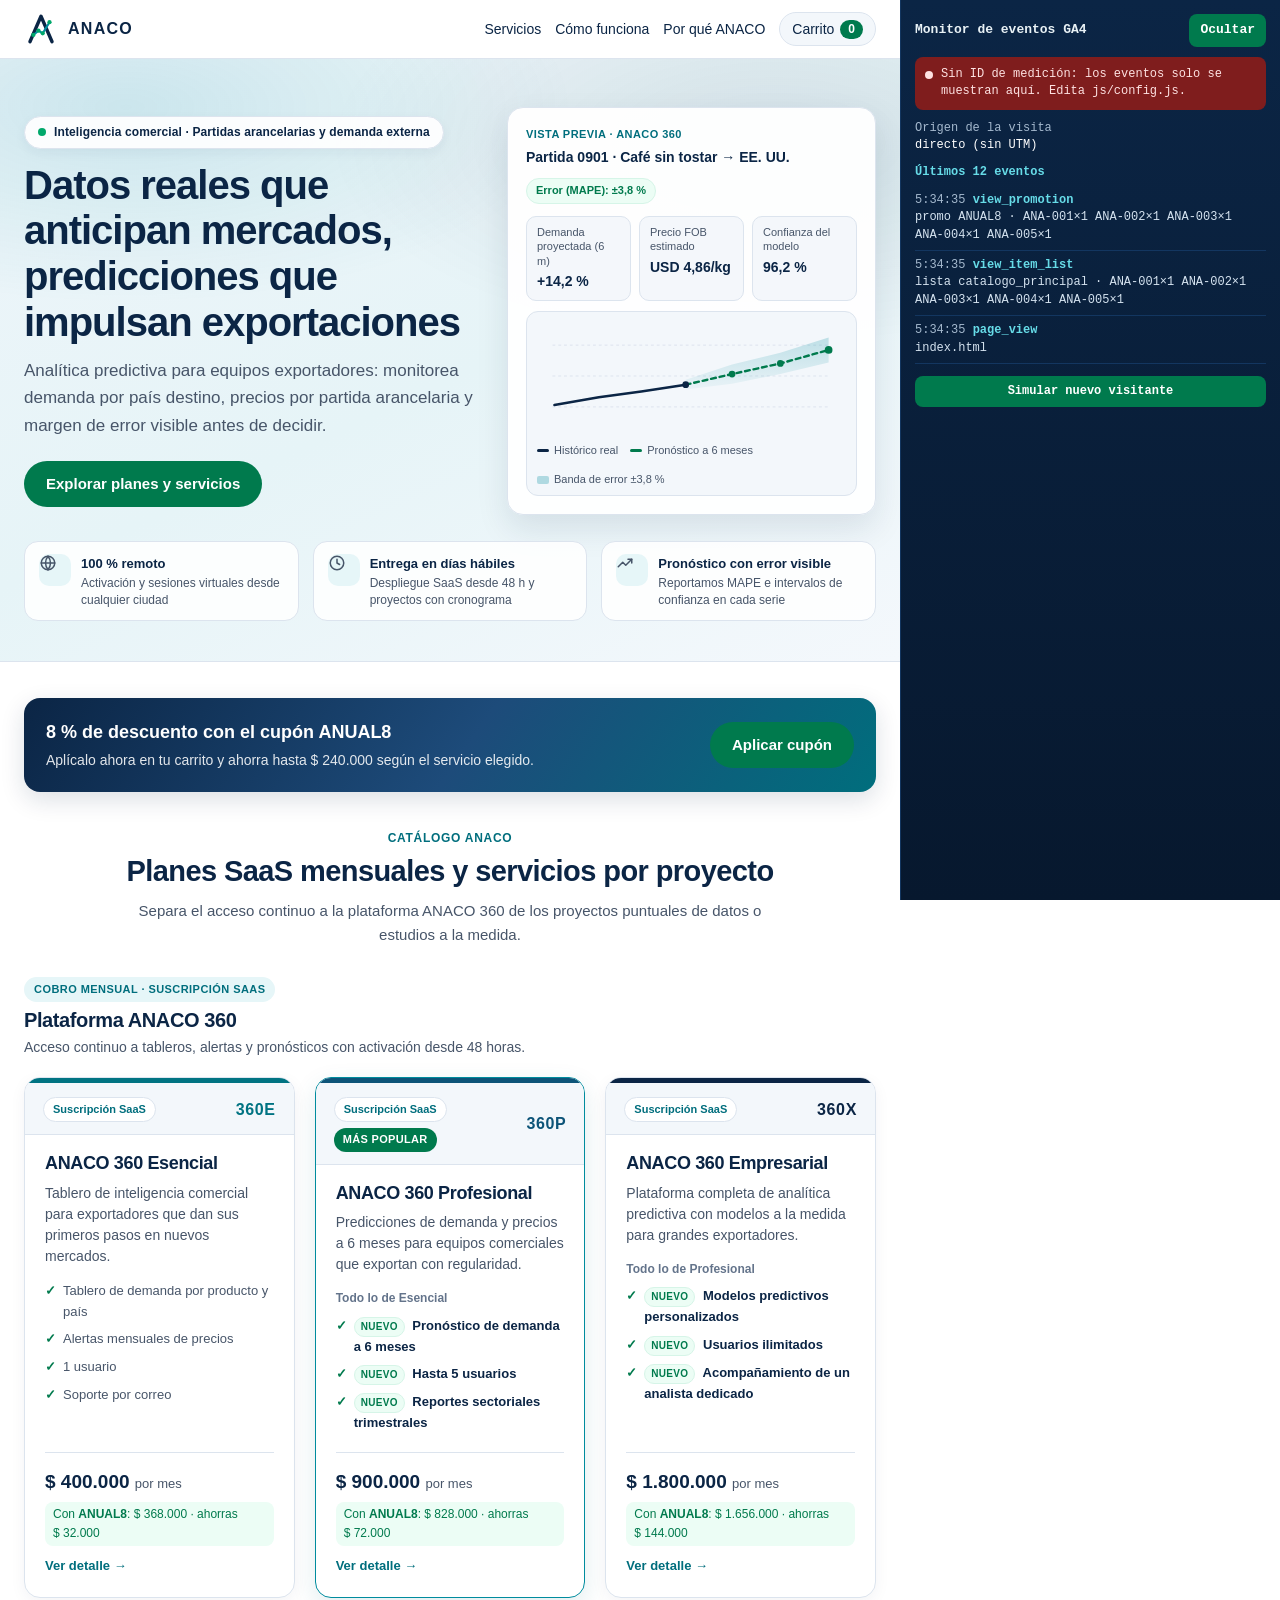
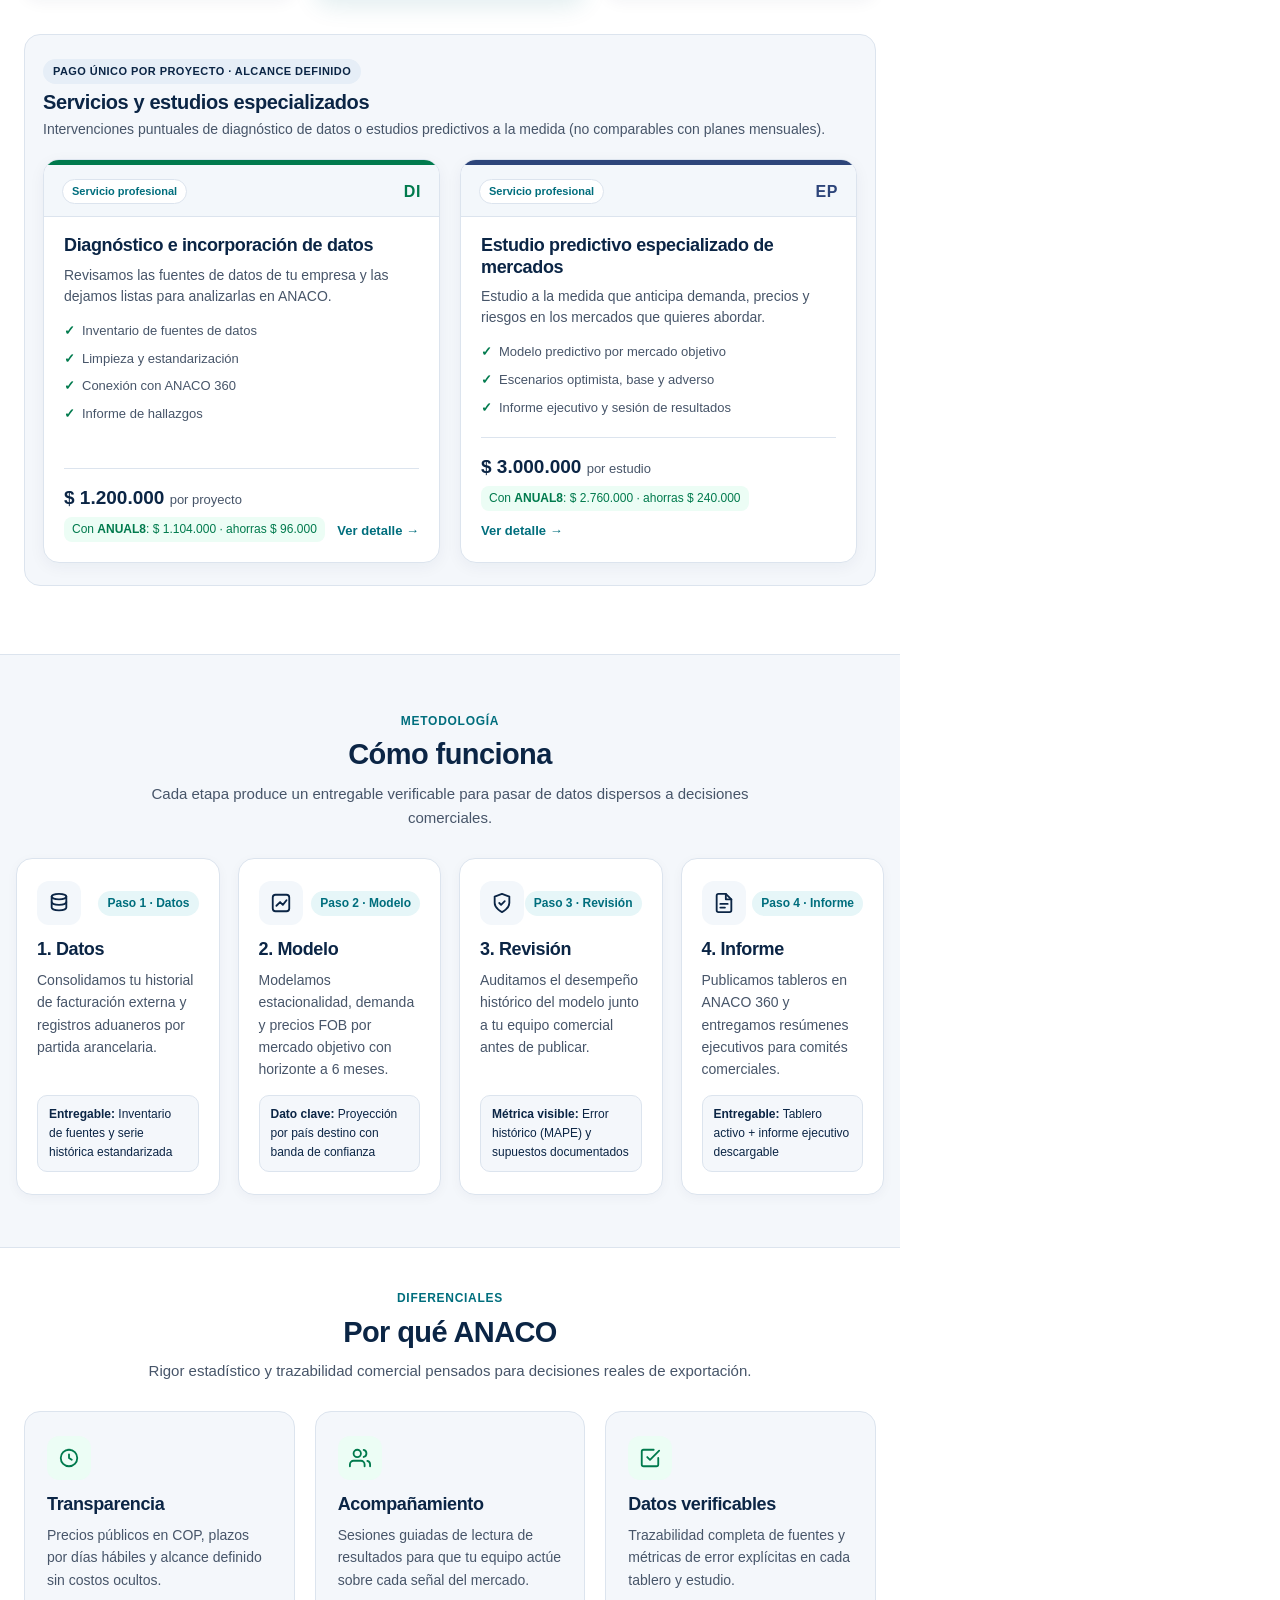
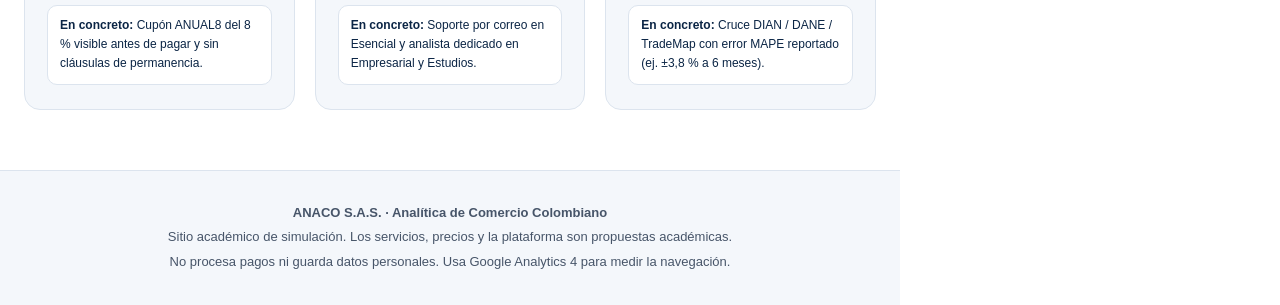
==== commit ed5f404a: "Add files via upload" ====
--- a/index.html
+++ b/index.html
@@ -3,25 +3,67 @@
 <body><header class="cab" id="cab"></header>
 <section class="hero">
   <div class="hero-inner">
-    <div class="hero-kicker"><span class="kicker-dot" aria-hidden="true"></span><span>Analítica comercial para exportadores colombianos</span></div>
-    <h1>Datos reales que anticipan mercados, predicciones que impulsan exportaciones</h1>
-    <p class="hero-sub">Servicios digitales de análisis predictivo para exportadores colombianos.</p>
-    <div class="hero-acciones">
-      <a class="btn" href="#servicios">Ver servicios</a>
-      <button class="btn sec" id="hero-cupon" type="button">Aplicar cupón ANUAL8</button>
+    <div class="hero-layout">
+      <div class="hero-copy">
+        <div class="hero-kicker"><span class="kicker-dot" aria-hidden="true"></span><span>Inteligencia comercial · Partidas arancelarias y demanda externa</span></div>
+        <h1>Datos reales que anticipan mercados, predicciones que impulsan exportaciones</h1>
+        <p class="hero-sub">Analítica predictiva para equipos exportadores: monitorea demanda por país destino, precios por partida arancelaria y margen de error visible antes de decidir.</p>
+        <div class="hero-acciones">
+          <a class="btn" href="#servicios">Explorar planes y servicios</a>
+        </div>
+      </div>
+      <aside class="hero-mockup" aria-label="Vista previa de tablero predictivo ANACO">
+        <div class="mock-head">
+          <div>
+            <span class="mock-badge">Vista previa · ANACO 360</span>
+            <strong class="mock-title">Partida 0901 · Café sin tostar → EE. UU.</strong>
+          </div>
+          <span class="mock-mape" title="Error porcentual absoluto medio">Error (MAPE): ±3,8 %</span>
+        </div>
+        <div class="mock-kpis">
+          <div class="mock-kpi"><span>Demanda proyectada (6 m)</span><b>+14,2 %</b></div>
+          <div class="mock-kpi"><span>Precio FOB estimado</span><b>USD 4,86/kg</b></div>
+          <div class="mock-kpi"><span>Confianza del modelo</span><b>96,2 %</b></div>
+        </div>
+        <div class="mock-chart">
+          <svg viewBox="0 0 320 112" width="100%" height="112" role="img" aria-label="Pronóstico de demanda con banda de error">
+            <defs>
+              <linearGradient id="bandaErr" x1="0" y1="0" x2="0" y2="1">
+                <stop offset="0%" stop-color="#008C9E" stop-opacity="0.22"/>
+                <stop offset="100%" stop-color="#008C9E" stop-opacity="0.04"/>
+              </linearGradient>
+            </defs>
+            <line x1="16" y1="24" x2="304" y2="24" stroke="#DCE4EE" stroke-dasharray="3 3"/>
+            <line x1="16" y1="56" x2="304" y2="56" stroke="#DCE4EE" stroke-dasharray="3 3"/>
+            <line x1="16" y1="88" x2="304" y2="88" stroke="#DCE4EE" stroke-dasharray="3 3"/>
+            <polygon points="154,60 202,44 252,32 302,16 302,42 252,54 202,64 154,70" fill="url(#bandaErr)"/>
+            <polyline points="18,86 64,78 108,72 154,65" fill="none" stroke="#0B2545" stroke-width="2.5" stroke-linecap="round" stroke-linejoin="round"/>
+            <polyline points="154,65 202,54 252,43 302,29" fill="none" stroke="#007A4D" stroke-width="2.5" stroke-dasharray="5 4" stroke-linecap="round" stroke-linejoin="round"/>
+            <circle cx="154" cy="65" r="3.5" fill="#0B2545"/>
+            <circle cx="202" cy="54" r="3.5" fill="#007A4D"/>
+            <circle cx="252" cy="43" r="3.5" fill="#007A4D"/>
+            <circle cx="302" cy="29" r="4" fill="#007A4D"/>
+          </svg>
+          <div class="mock-legend">
+            <span><i class="lg-hist"></i> Histórico real</span>
+            <span><i class="lg-pred"></i> Pronóstico a 6 meses</span>
+            <span><i class="lg-band"></i> Banda de error ±3,8 %</span>
+          </div>
+        </div>
+      </aside>
     </div>
     <div class="confianza" aria-label="Indicadores de confianza">
       <div class="conf-item">
         <span class="conf-ico" aria-hidden="true"><svg width="18" height="18" viewBox="0 0 24 24" fill="none" stroke="currentColor" stroke-width="2" stroke-linecap="round" stroke-linejoin="round"><circle cx="12" cy="12" r="9"/><path d="M3 12h18"/><path d="M12 3a14 14 0 0 1 0 18"/><path d="M12 3a14 14 0 0 0 0 18"/></svg></span>
-        <div><b>100 % remoto</b><span>Activación y sesiones virtuales en cualquier ciudad</span></div>
+        <div><b>100 % remoto</b><span>Activación y sesiones virtuales desde cualquier ciudad</span></div>
       </div>
       <div class="conf-item">
         <span class="conf-ico" aria-hidden="true"><svg width="18" height="18" viewBox="0 0 24 24" fill="none" stroke="currentColor" stroke-width="2" stroke-linecap="round" stroke-linejoin="round"><circle cx="12" cy="12" r="9"/><polyline points="12 7 12 12 15.5 14"/></svg></span>
-        <div><b>Entrega en días hábiles</b><span>Despliegue desde 48 horas con plazos definidos</span></div>
+        <div><b>Entrega en días hábiles</b><span>Despliegue SaaS desde 48 h y proyectos con cronograma</span></div>
       </div>
       <div class="conf-item">
         <span class="conf-ico" aria-hidden="true"><svg width="18" height="18" viewBox="0 0 24 24" fill="none" stroke="currentColor" stroke-width="2" stroke-linecap="round" stroke-linejoin="round"><polyline points="3 17 9 11 13 15 21 7"/><polyline points="16 7 21 7 21 12"/></svg></span>
-        <div><b>Pronóstico con error visible</b><span>Métricas de precisión y escenarios documentados</span></div>
+        <div><b>Pronóstico con error visible</b><span>Reportamos MAPE e intervalos de confianza en cada serie</span></div>
       </div>
     </div>
   </div>
@@ -30,8 +72,8 @@
   <div id="banner"></div>
   <div class="sec-head reveal">
     <span class="sec-tag">Catálogo ANACO</span>
-    <h2>Planes SaaS y servicios especializados</h2>
-    <p>Elige una suscripción mensual o un acompañamiento por proyecto según tu etapa exportadora.</p>
+    <h2>Planes SaaS mensuales y servicios por proyecto</h2>
+    <p>Separa el acceso continuo a la plataforma ANACO 360 de los proyectos puntuales de datos o estudios a la medida.</p>
   </div>
   <div class="grid" id="grid"></div>
 </main>
@@ -39,7 +81,7 @@
   <div class="sec-head reveal">
     <span class="sec-tag">Metodología</span>
     <h2>Cómo funciona</h2>
-    <p>Un flujo claro en cuatro pasos para pasar de datos dispersos a decisiones comerciales.</p>
+    <p>Cada etapa produce un entregable verificable para pasar de datos dispersos a decisiones comerciales.</p>
   </div>
   <div class="como-grid">
     <article class="paso-card reveal">
@@ -48,7 +90,8 @@
         <span class="paso-num-tag">Paso 1 · Datos</span>
       </div>
       <h3>1. Datos</h3>
-      <p>Integramos tu historial de ventas, partidas arancelarias y registros de comercio exterior.</p>
+      <p>Consolidamos tu historial de facturación externa y registros aduaneros por partida arancelaria.</p>
+      <div class="paso-entregable"><b>Entregable:</b> Inventario de fuentes y serie histórica estandarizada</div>
     </article>
     <article class="paso-card reveal">
       <div class="paso-top">
@@ -56,7 +99,8 @@
         <span class="paso-num-tag">Paso 2 · Modelo</span>
       </div>
       <h3>2. Modelo</h3>
-      <p>Entrenamos pronósticos de demanda y precios por país con estacionalidad y tendencias.</p>
+      <p>Modelamos estacionalidad, demanda y precios FOB por mercado objetivo con horizonte a 6 meses.</p>
+      <div class="paso-entregable"><b>Dato clave:</b> Proyección por país destino con banda de confianza</div>
     </article>
     <article class="paso-card reveal">
       <div class="paso-top">
@@ -64,7 +108,8 @@
         <span class="paso-num-tag">Paso 3 · Revisión</span>
       </div>
       <h3>3. Revisión</h3>
-      <p>Validamos márgenes de error y supuestos comerciales junto a tu equipo exportador.</p>
+      <p>Auditamos el desempeño histórico del modelo junto a tu equipo comercial antes de publicar.</p>
+      <div class="paso-entregable"><b>Métrica visible:</b> Error histórico (MAPE) y supuestos documentados</div>
     </article>
     <article class="paso-card reveal">
       <div class="paso-top">
@@ -72,7 +117,8 @@
         <span class="paso-num-tag">Paso 4 · Informe</span>
       </div>
       <h3>4. Informe</h3>
-      <p>Entregamos tableros en ANACO 360 y reportes ejecutivos accionables por destino.</p>
+      <p>Publicamos tableros en ANACO 360 y entregamos resúmenes ejecutivos para comités comerciales.</p>
+      <div class="paso-entregable"><b>Entregable:</b> Tablero activo + informe ejecutivo descargable</div>
     </article>
   </div>
 </section>
@@ -80,23 +126,26 @@
   <div class="sec-head reveal">
     <span class="sec-tag">Diferenciales</span>
     <h2>Por qué ANACO</h2>
-    <p>Diseñado para equipos comerciales que necesitan rigor técnico sin complejidad operativa.</p>
+    <p>Rigor estadístico y trazabilidad comercial pensados para decisiones reales de exportación.</p>
   </div>
   <div class="por-grid">
     <article class="por-card reveal">
       <div class="por-ico" aria-hidden="true"><svg width="22" height="22" viewBox="0 0 24 24" fill="none" stroke="currentColor" stroke-width="2" stroke-linecap="round" stroke-linejoin="round"><circle cx="12" cy="12" r="9"/><path d="M12 8v4l3 2"/></svg></div>
       <h3>Transparencia</h3>
-      <p>Precios claros en COP, plazos por días hábiles y alcance definido antes de iniciar cada servicio.</p>
+      <p>Precios públicos en COP, plazos por días hábiles y alcance definido sin costos ocultos.</p>
+      <div class="por-dato"><b>En concreto:</b> Cupón ANUAL8 del 8 % visible antes de pagar y sin cláusulas de permanencia.</div>
     </article>
     <article class="por-card reveal">
       <div class="por-ico" aria-hidden="true"><svg width="22" height="22" viewBox="0 0 24 24" fill="none" stroke="currentColor" stroke-width="2" stroke-linecap="round" stroke-linejoin="round"><path d="M17 21v-2a4 4 0 0 0-4-4H5a4 4 0 0 0-4 4v2"/><circle cx="9" cy="7" r="4"/><path d="M23 21v-2a4 4 0 0 0-3-3.87"/><path d="M16 3.13a4 4 0 0 1 0 7.75"/></svg></div>
       <h3>Acompañamiento</h3>
-      <p>Soporte cercano y sesiones guiadas para interpretar cada indicador con tu equipo comercial.</p>
+      <p>Sesiones guiadas de lectura de resultados para que tu equipo actúe sobre cada señal del mercado.</p>
+      <div class="por-dato"><b>En concreto:</b> Soporte por correo en Esencial y analista dedicado en Empresarial y Estudios.</div>
     </article>
     <article class="por-card reveal">
       <div class="por-ico" aria-hidden="true"><svg width="22" height="22" viewBox="0 0 24 24" fill="none" stroke="currentColor" stroke-width="2" stroke-linecap="round" stroke-linejoin="round"><path d="M9 11l3 3L22 4"/><path d="M21 12v7a2 2 0 0 1-2 2H5a2 2 0 0 1-2-2V5a2 2 0 0 1 2-2h11"/></svg></div>
       <h3>Datos verificables</h3>
-      <p>Fuentes trazables, limpieza documentada y métricas de error visibles en cada pronóstico.</p>
+      <p>Trazabilidad completa de fuentes y métricas de error explícitas en cada tablero y estudio.</p>
+      <div class="por-dato"><b>En concreto:</b> Cruce DIAN / DANE / TradeMap con error MAPE reportado (ej. ±3,8 % a 6 meses).</div>
     </article>
   </div>
 </section>
--- a/css/estilos.css
+++ b/css/estilos.css
@@ -58,7 +58,7 @@
   line-height:1.6;
   -webkit-font-smoothing:antialiased;
 }
-body.mon-oculto{padding-bottom:0}
+body.mon-oculto{padding-bottom:58px}
 
 a{color:var(--c);text-decoration:none;transition:color .2s ease}
 a:hover{color:var(--teal-800)}
@@ -71,7 +71,7 @@
   line-height:1.2;
 }
 h1{font-size:clamp(26px,3.6vw,38px);margin:0 0 18px}
-h2{font-size:clamp(22px,2.8vw,30px);margin:0 0 10px}
+h2{font-size:clamp(22px,2.6vw,29px);margin:0 0 10px}
 h3{font-size:18px;margin:0 0 8px}
 
 /* ---------- Encabezado fijo ---------- */
@@ -158,66 +158,144 @@
 .hero{
   position:relative;
   overflow:hidden;
-  text-align:center;
-  padding:48px 16px 36px;
+  padding:36px 16px 32px;
   background:
     radial-gradient(640px 280px at 14% 8%,rgba(0,140,158,.14),transparent 70%),
     radial-gradient(620px 280px at 86% 14%,rgba(11,37,69,.10),transparent 72%),
     linear-gradient(155deg,#EEF5FA 0%,#E6F4F7 52%,#F4F8FC 100%);
   border-bottom:1px solid var(--border-subtle);
 }
-.hero-inner{max-width:860px;margin:0 auto}
+.hero-inner{max-width:1040px;margin:0 auto}
+
+.hero-layout{
+  display:grid;
+  grid-template-columns:1fr;
+  gap:24px;
+  align-items:center;
+  margin-bottom:26px;
+}
+.hero-copy{text-align:left}
 
 .hero-kicker{
   display:inline-flex;
   align-items:center;
   gap:8px;
-  padding:6px 14px;
-  margin-bottom:18px;
-  border-radius:99px;
-  background:rgba(255,255,255,.9);
+  padding:6px 13px;
+  margin-bottom:14px;
+  border-radius:99px;
+  background:rgba(255,255,255,.92);
   border:1px solid var(--border-subtle);
   color:var(--navy-900);
   font-size:12px;
   font-weight:600;
-  letter-spacing:.02em;
+  letter-spacing:.01em;
   box-shadow:0 4px 12px rgba(11,37,69,.05);
 }
 .kicker-dot{
   width:8px;height:8px;
   border-radius:50%;
   background:var(--emerald-500);
+  flex-shrink:0;
 }
 
 .hero h1{
-  font-size:clamp(28px,4.2vw,46px);
-  margin:0 auto 14px;
-  max-width:820px;
-  line-height:1.12;
-  letter-spacing:-.028em;
+  font-size:clamp(26px,3.6vw,40px);
+  margin:0 0 12px;
+  line-height:1.14;
+  letter-spacing:-.025em;
 }
 .hero-sub{
   color:var(--s);
-  max-width:620px;
-  margin:0 auto 26px;
-  font-size:clamp(16px,1.8vw,18px);
+  margin:0 0 22px;
+  font-size:clamp(15px,1.6vw,17px);
+  max-width:560px;
 }
 
 .hero-acciones{
   display:flex;
-  justify-content:center;
   align-items:center;
   flex-wrap:wrap;
   gap:12px;
-  margin-bottom:32px;
-}
+}
+
+/* Mockup del tablero en hero */
+.hero-mockup{
+  background:rgba(255,255,255,.96);
+  border:1px solid var(--border-subtle);
+  border-radius:16px;
+  padding:18px;
+  box-shadow:0 14px 32px rgba(11,37,69,.10);
+}
+.mock-head{
+  display:flex;
+  justify-content:space-between;
+  align-items:flex-start;
+  gap:10px;
+  flex-wrap:wrap;
+  margin-bottom:12px;
+}
+.mock-badge{
+  display:block;
+  font-size:11px;
+  font-weight:700;
+  text-transform:uppercase;
+  letter-spacing:.04em;
+  color:var(--teal-700);
+  margin-bottom:2px;
+}
+.mock-title{
+  display:block;
+  font-size:14px;
+  color:var(--n);
+}
+.mock-mape{
+  font-size:11px;
+  font-weight:700;
+  color:var(--emerald-700);
+  background:var(--emerald-50);
+  border:1px solid var(--emerald-100);
+  border-radius:99px;
+  padding:3px 9px;
+  white-space:nowrap;
+}
+.mock-kpis{
+  display:grid;
+  grid-template-columns:repeat(3,1fr);
+  gap:8px;
+  margin-bottom:10px;
+}
+.mock-kpi{
+  background:var(--surface-1);
+  border:1px solid var(--border-subtle);
+  border-radius:10px;
+  padding:8px 10px;
+}
+.mock-kpi span{display:block;font-size:11px;color:var(--s);line-height:1.3}
+.mock-kpi b{display:block;font-size:14px;color:var(--n);margin-top:2px}
+.mock-chart{
+  background:var(--navy-50);
+  border:1px solid var(--border-subtle);
+  border-radius:12px;
+  padding:8px 10px 6px;
+}
+.mock-legend{
+  display:flex;
+  flex-wrap:wrap;
+  gap:12px;
+  font-size:11px;
+  color:var(--s);
+  margin-top:2px;
+}
+.mock-legend span{display:inline-flex;align-items:center;gap:5px}
+.mock-legend i{display:inline-block;width:12px;height:3px;border-radius:2px}
+.lg-hist{background:var(--navy-900)}
+.lg-pred{background:var(--emerald-700)}
+.lg-band{height:8px !important;background:rgba(0,140,158,.28)}
 
 .confianza{
   display:grid;
   grid-template-columns:1fr;
   gap:10px;
-  max-width:860px;
-  margin:0 auto;
   text-align:left;
 }
 .conf-item{
@@ -225,7 +303,7 @@
   align-items:flex-start;
   gap:10px;
   padding:12px 14px;
-  background:rgba(255,255,255,.84);
+  background:rgba(255,255,255,.88);
   border:1px solid var(--border-subtle);
   border-radius:14px;
 }
@@ -245,7 +323,7 @@
 /* ---------- Contenedores y secciones ---------- */
 .wrap{max-width:1040px;margin:0 auto;padding:28px 16px}
 
-.sec-bloque{padding:44px 0 8px}
+.sec-bloque{padding:44px 16px 20px}
 .sec-alt{
   background:var(--surface-1);
   border-top:1px solid var(--border-subtle);
@@ -254,7 +332,7 @@
   margin-top:32px;
 }
 .sec-head{
-  max-width:640px;
+  max-width:680px;
   margin:0 auto 28px;
   text-align:center;
 }
@@ -281,7 +359,7 @@
   gap:16px;
   flex-wrap:wrap;
   cursor:pointer;
-  margin-bottom:28px;
+  margin-bottom:32px;
   box-shadow:0 8px 24px rgba(11,37,69,.14);
   transition:transform .22s cubic-bezier(.22,1,.36,1),box-shadow .22s ease;
 }
@@ -292,8 +370,43 @@
 .banner b{font-size:18px;display:block;margin-bottom:2px}
 .banner-sub{font-size:14px;color:rgba(255,255,255,.88)}
 
-/* ---------- Tarjetas de servicios ---------- */
-.grid{
+/* ---------- Catálogo separado por modelo de cobro ---------- */
+.grid{display:flex;flex-direction:column;gap:36px}
+
+.cat-grupo{
+  background:var(--bg);
+  border-radius:16px;
+}
+.cat-grupo-proy{
+  background:var(--surface-1);
+  border:1px solid var(--border-subtle);
+  padding:22px 18px;
+}
+.cat-grupo-head{
+  margin-bottom:18px;
+}
+.cat-grupo-head h3{
+  font-size:20px;
+  margin:6px 0 4px;
+}
+.cat-grupo-head p{
+  margin:0;
+  font-size:14px;
+  color:var(--s);
+}
+.cat-tipo{
+  display:inline-block;
+  font-size:11px;
+  font-weight:700;
+  text-transform:uppercase;
+  letter-spacing:.04em;
+  padding:4px 10px;
+  border-radius:99px;
+}
+.cat-tipo-saas{background:var(--teal-50);color:var(--teal-700)}
+.cat-tipo-proy{background:var(--navy-100);color:var(--navy-900)}
+
+.cat-subgrid{
   display:grid;
   grid-template-columns:1fr;
   gap:20px;
@@ -321,50 +434,49 @@
   box-shadow:0 8px 24px rgba(0,110,125,.12);
 }
 
-.bloque{
-  position:relative;
-  height:112px;
-  display:flex;
-  align-items:center;
-  justify-content:center;
-  color:#fff;
-  font-size:30px;
-  font-weight:700;
-  letter-spacing:.06em;
-  box-shadow:inset 0 -24px 36px rgba(7,24,46,.22),inset 0 1px 0 rgba(255,255,255,.20);
+.card-top{
+  border-top:5px solid var(--teal-700);
+  background:var(--navy-50);
+  padding:14px 18px 12px;
+  display:flex;
+  justify-content:space-between;
+  align-items:center;
+  gap:10px;
+  border-bottom:1px solid var(--border-subtle);
+}
+.card-badges{display:flex;align-items:center;gap:6px;flex-wrap:wrap}
+.card-codigo{
+  font-size:16px;
+  font-weight:800;
+  letter-spacing:.04em;
 }
 
 .pop-tag{
-  position:absolute;
-  top:12px;
-  right:12px;
   background:var(--emerald-700);
   color:#fff;
   font-size:11px;
   font-weight:700;
   letter-spacing:.03em;
   text-transform:uppercase;
-  padding:4px 10px;
-  border-radius:99px;
-  box-shadow:0 2px 8px rgba(0,0,0,.22);
+  padding:3px 9px;
+  border-radius:99px;
 }
 
 .cu{
-  padding:20px;
+  padding:18px 20px 20px;
   display:flex;
   flex-direction:column;
   flex:1;
 }
 .plan-pill{
   display:inline-block;
-  align-self:flex-start;
-  font-size:12px;
+  font-size:11px;
   font-weight:600;
   color:var(--teal-700);
-  background:var(--teal-50);
-  border-radius:99px;
-  padding:3px 10px;
-  margin-bottom:10px;
+  background:#fff;
+  border:1px solid var(--border-subtle);
+  border-radius:99px;
+  padding:3px 9px;
 }
 .cat{font-size:13px;font-weight:600;color:var(--c)}
 .card h3{margin:0 0 8px;color:var(--n);font-size:18px;transition:color .2s ease}
@@ -377,7 +489,7 @@
   padding:0;
   display:flex;
   flex-direction:column;
-  gap:6px;
+  gap:7px;
 }
 .inc li{
   position:relative;
@@ -392,19 +504,52 @@
   color:var(--emerald-700);
   font-weight:700;
 }
+.inc li.inc-base{
+  padding-left:0;
+  color:var(--text-muted);
+  font-weight:600;
+  font-size:12px;
+}
+.inc li.inc-base::before{content:""}
+.inc li.inc-nuevo{
+  color:var(--n);
+  font-weight:600;
+}
+.inc li.inc-nuevo span{
+  display:inline-block;
+  font-size:10px;
+  font-weight:700;
+  text-transform:uppercase;
+  letter-spacing:.03em;
+  background:var(--emerald-50);
+  color:var(--emerald-700);
+  border:1px solid var(--emerald-100);
+  border-radius:99px;
+  padding:1px 6px;
+  margin-right:4px;
+}
 
 .card-foot{
   margin-top:auto;
   padding-top:14px;
   border-top:1px solid var(--border-subtle);
   display:flex;
-  align-items:baseline;
+  align-items:flex-end;
   justify-content:space-between;
-  gap:8px;
+  gap:10px;
   flex-wrap:wrap;
 }
+.precio-bloque{display:flex;flex-direction:column;gap:4px}
 .precio{font-weight:800;color:var(--n);font-size:19px}
 .precio small{color:var(--s);font-weight:400;font-size:13px}
+.ahorro-pill{
+  font-size:12px;
+  color:var(--emerald-700);
+  background:var(--emerald-50);
+  border-radius:8px;
+  padding:3px 8px;
+  display:inline-block;
+}
 .ver-mas{font-size:13px;font-weight:600;color:var(--teal-700);transition:transform .2s ease}
 .card:hover .ver-mas{transform:translateX(2px)}
 
@@ -417,11 +562,12 @@
   margin:0 auto;
 }
 .paso-card{
-  position:relative;
   background:#fff;
   border:1px solid var(--border-subtle);
   border-radius:16px;
   padding:22px 20px;
+  display:flex;
+  flex-direction:column;
   box-shadow:0 3px 12px rgba(11,37,69,.04);
   transition:transform .22s ease,box-shadow .22s ease;
 }
@@ -452,7 +598,16 @@
   padding:3px 9px;
   border-radius:99px;
 }
-.paso-card p{margin:0;color:var(--s);font-size:14px}
+.paso-card p{margin:0 0 14px;color:var(--s);font-size:14px}
+.paso-entregable{
+  margin-top:auto;
+  padding:9px 11px;
+  border-radius:10px;
+  background:var(--surface-1);
+  border:1px solid var(--border-subtle);
+  font-size:12px;
+  color:var(--n);
+}
 
 /* ---------- Por qué ANACO (3 tarjetas) ---------- */
 .por-grid{
@@ -465,6 +620,8 @@
   border:1px solid var(--border-subtle);
   border-radius:16px;
   padding:24px 22px;
+  display:flex;
+  flex-direction:column;
   transition:transform .22s ease,background-color .22s ease,box-shadow .22s ease;
 }
 .por-card:hover{
@@ -482,7 +639,16 @@
   justify-content:center;
   margin-bottom:14px;
 }
-.por-card p{margin:0;color:var(--s);font-size:14px}
+.por-card p{margin:0 0 14px;color:var(--s);font-size:14px}
+.por-dato{
+  margin-top:auto;
+  padding:10px 12px;
+  border-radius:10px;
+  background:#fff;
+  border:1px solid var(--border-subtle);
+  font-size:12px;
+  color:var(--n);
+}
 
 /* ---------- Botones ---------- */
 .btn{
@@ -519,7 +685,76 @@
   box-shadow:0 4px 12px rgba(11,37,69,.08);
 }
 
-/* ---------- Carrito, Checkout y Detalle ---------- */
+/* ---------- Detalle de servicio ---------- */
+.det{
+  display:grid;
+  grid-template-columns:1fr;
+  gap:24px;
+  align-items:start;
+}
+.bloque{
+  border-radius:16px;
+}
+.det-preview{
+  background:#fff;
+  border:1px solid var(--border-subtle);
+  padding:20px;
+  box-shadow:0 10px 26px rgba(11,37,69,.08);
+  margin-bottom:16px;
+}
+.det-pv-head{
+  display:flex;
+  align-items:center;
+  gap:12px;
+  margin-bottom:14px;
+}
+.det-pv-sigla{
+  color:#fff;
+  font-weight:800;
+  font-size:15px;
+  padding:9px 12px;
+  border-radius:10px;
+  letter-spacing:.04em;
+}
+.det-pv-head b{display:block;font-size:14px;color:var(--n)}
+.det-pv-head span{display:block;font-size:12px;color:var(--emerald-700);font-weight:600}
+.det-pv-svg{
+  background:var(--navy-50);
+  border:1px solid var(--border-subtle);
+  border-radius:12px;
+  padding:10px;
+  margin-bottom:12px;
+}
+.det-pv-chips{
+  display:flex;
+  flex-wrap:wrap;
+  gap:6px;
+}
+.det-pv-chips span{
+  font-size:11px;
+  font-weight:600;
+  color:var(--n);
+  background:var(--surface-1);
+  border:1px solid var(--border-subtle);
+  border-radius:99px;
+  padding:4px 9px;
+}
+.guia-box{
+  background:var(--surface-1);
+  border:1px solid var(--border-subtle);
+  border-radius:16px;
+  padding:18px 20px;
+}
+.guia-box h3{font-size:15px;margin:0 0 8px}
+.guia-box p{margin:6px 0;font-size:13px;color:var(--s)}
+.guia-box b{color:var(--n)}
+
+.det-ahorro{margin:8px 0 14px}
+.det ul{padding-left:20px;margin:8px 0 16px}
+.det li{margin-bottom:6px;color:var(--s)}
+.det-btns{display:flex;flex-wrap:wrap;gap:10px;align-items:center}
+
+/* ---------- Carrito y Checkout ---------- */
 .pasos{
   list-style:none;
   margin:0 0 22px;
@@ -572,7 +807,17 @@
 }
 .caja h2{font-size:18px;margin:0 0 12px}
 
+.cup-hint{margin:4px 0 10px;font-size:13px;color:var(--s)}
 .resumen-fijo{background:#fff;box-shadow:0 6px 20px rgba(11,37,69,.06)}
+.ahorro-resumen{
+  margin-top:12px;
+  padding:9px 12px;
+  border-radius:10px;
+  background:var(--emerald-50);
+  border:1px solid var(--emerald-100);
+  color:var(--emerald-700);
+  font-size:13px;
+}
 .sim-nota{font-size:13px;color:var(--s);margin:14px 0 12px}
 
 .fila{
@@ -634,19 +879,6 @@
   color:var(--n);
   font-weight:500;
 }
-
-.det{
-  display:grid;
-  grid-template-columns:1fr;
-  gap:24px;
-}
-.det .bloque{
-  height:220px;
-  border-radius:16px;
-  box-shadow:0 12px 28px rgba(11,37,69,.14);
-}
-.det ul{padding-left:20px;margin:8px 0 16px}
-.det li{margin-bottom:6px;color:var(--s)}
 
 .msg{color:var(--danger-text);font-size:14px;font-weight:500;margin:8px 0}
 .okm{color:var(--v);font-weight:600}
@@ -676,7 +908,7 @@
   z-index:50;
   border-top:1px solid var(--navy-800);
 }
-#mon button,#mon-abrir{
+#mon button{
   background:var(--emerald-700);
   color:#fff;
   border:0;
@@ -687,8 +919,8 @@
   font-weight:600;
   transition:background-color .18s ease,transform .15s ease;
 }
-#mon button:hover,#mon-abrir:hover{background:var(--emerald-800)}
-#mon button:active,#mon-abrir:active{transform:scale(.97)}
+#mon button:hover{background:var(--emerald-800)}
+#mon button:active{transform:scale(.97)}
 
 .mon-h{display:flex;justify-content:space-between;align-items:center;margin-bottom:10px;font-size:13px}
 #mon-estado{
@@ -717,13 +949,26 @@
 
 #mon-reset{margin-top:12px;width:100%;background:var(--teal-700)}
 #mon-reset:hover{background:var(--teal-800)}
+
 #mon-abrir{
   display:none;
   position:fixed;
-  bottom:14px;right:14px;
-  z-index:50;
-  box-shadow:0 6px 18px rgba(11,37,69,.24);
-}
+  bottom:12px;right:12px;
+  z-index:40;
+  background:var(--navy-900);
+  color:#E8F1F5;
+  border:1px solid var(--navy-700);
+  border-radius:99px;
+  padding:6px 12px;
+  font:12px/1.3 ui-monospace,Menlo,Consolas,monospace;
+  font-weight:600;
+  cursor:pointer;
+  box-shadow:0 4px 12px rgba(7,24,46,.22);
+  transition:background-color .18s ease,transform .15s ease;
+}
+#mon-abrir:hover{background:var(--navy-800)}
+#mon-abrir:active{transform:scale(.97)}
+
 body.mon-oculto #mon{display:none}
 body.mon-oculto #mon-abrir{display:block}
 
@@ -751,19 +996,19 @@
 /* ---------- Breakpoints Mobile-First ---------- */
 @media(min-width:640px){
   .cab{padding:12px 24px}
-  .hero{padding:64px 24px 48px}
+  .hero{padding:48px 24px 40px}
   .confianza{grid-template-columns:repeat(3,1fr);gap:14px}
   .wrap{padding:36px 24px}
-  .grid{grid-template-columns:repeat(auto-fill,minmax(270px,1fr));gap:22px}
+  .cat-subgrid-saas{grid-template-columns:repeat(auto-fit,minmax(240px,1fr))}
+  .cat-subgrid-proy{grid-template-columns:repeat(auto-fit,minmax(260px,1fr))}
   .como-grid{grid-template-columns:repeat(2,1fr);gap:18px}
   .por-grid{grid-template-columns:repeat(3,1fr);gap:20px}
-  .det{grid-template-columns:1fr 1.3fr;gap:32px}
-  .det .bloque{height:260px}
+  .det{grid-template-columns:1fr 1.25fr;gap:32px}
 }
 
 @media(min-width:821px){
   body{padding-right:380px;padding-bottom:0}
-  body.mon-oculto{padding-right:0}
+  body.mon-oculto{padding-right:0;padding-bottom:58px}
   #mon{
     top:0;left:auto;right:0;bottom:0;
     width:380px;height:100vh;
@@ -773,6 +1018,7 @@
 }
 
 @media(min-width:1080px){
+  .hero-layout{grid-template-columns:1.1fr .9fr;gap:32px}
   .layout-dos{grid-template-columns:minmax(0,1.4fr) 320px;gap:24px}
   .resumen-fijo{position:sticky;top:76px}
   .como-grid{grid-template-columns:repeat(4,1fr)}
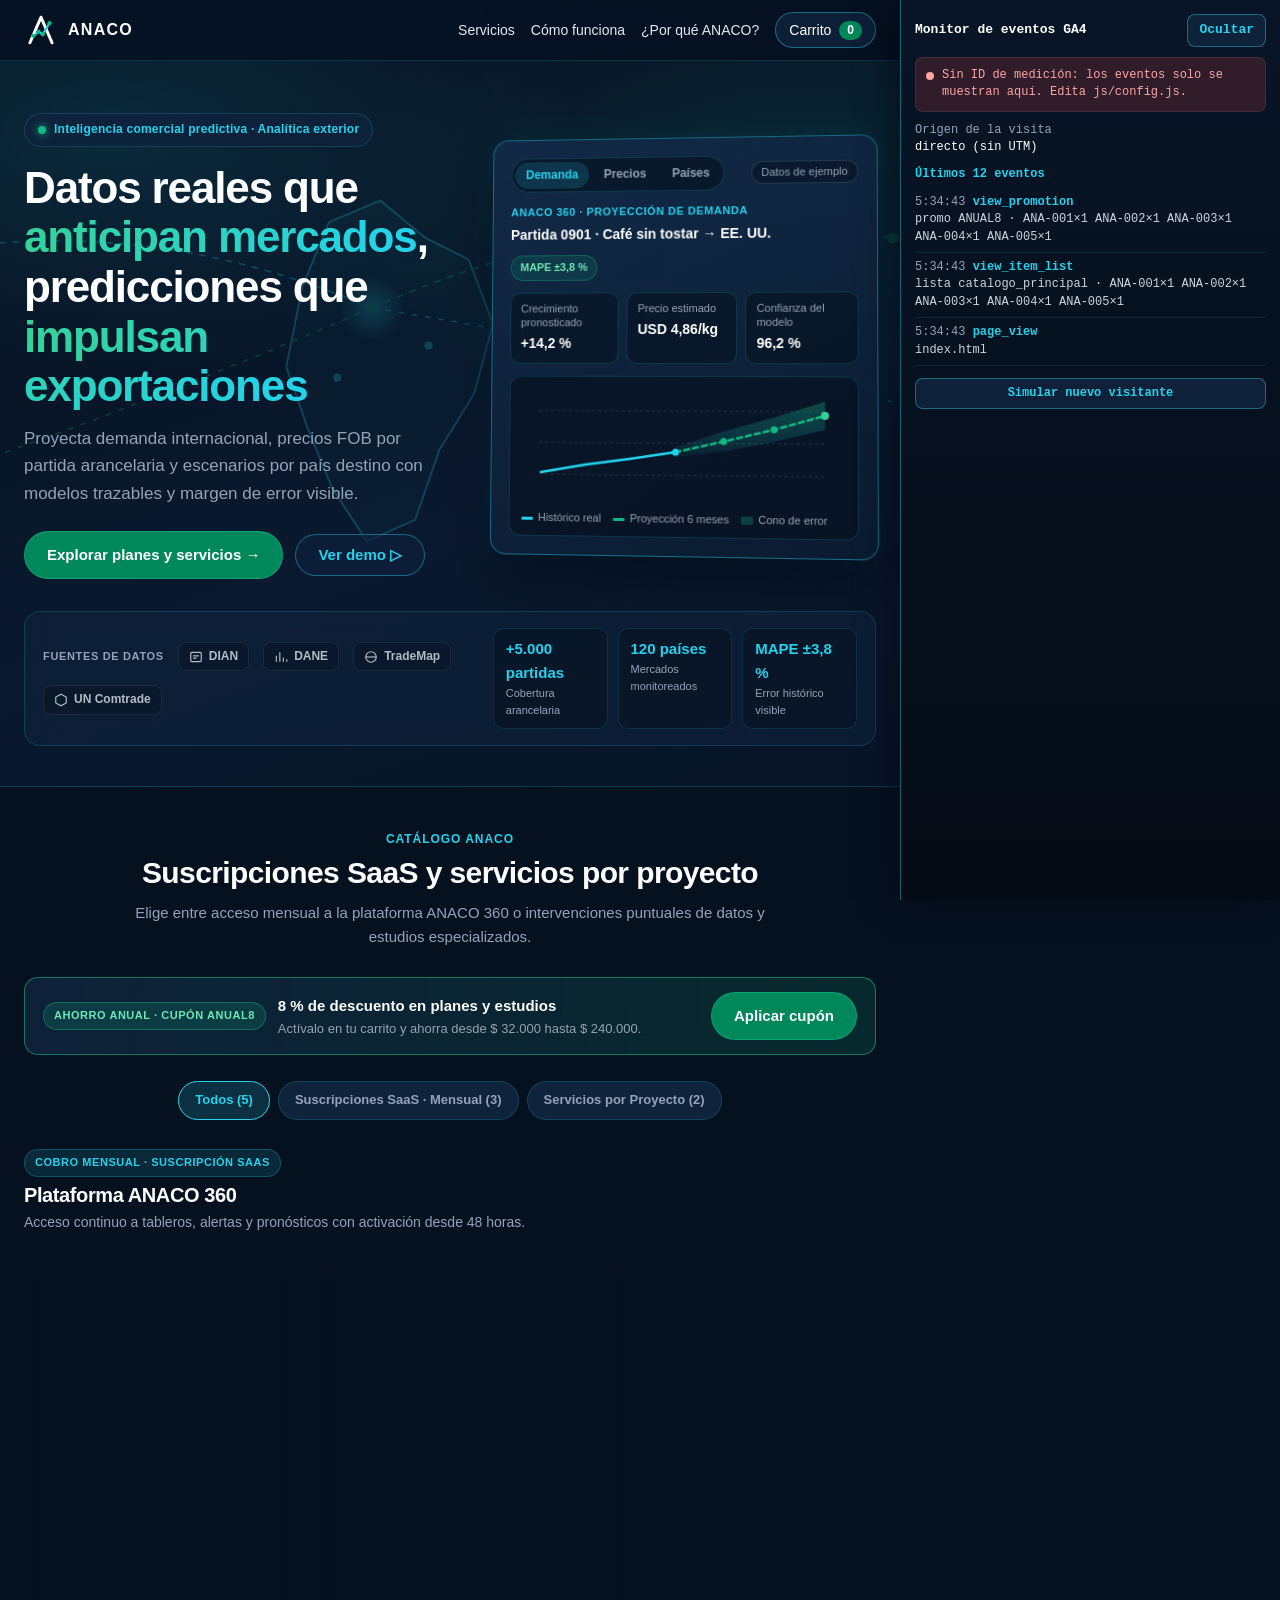
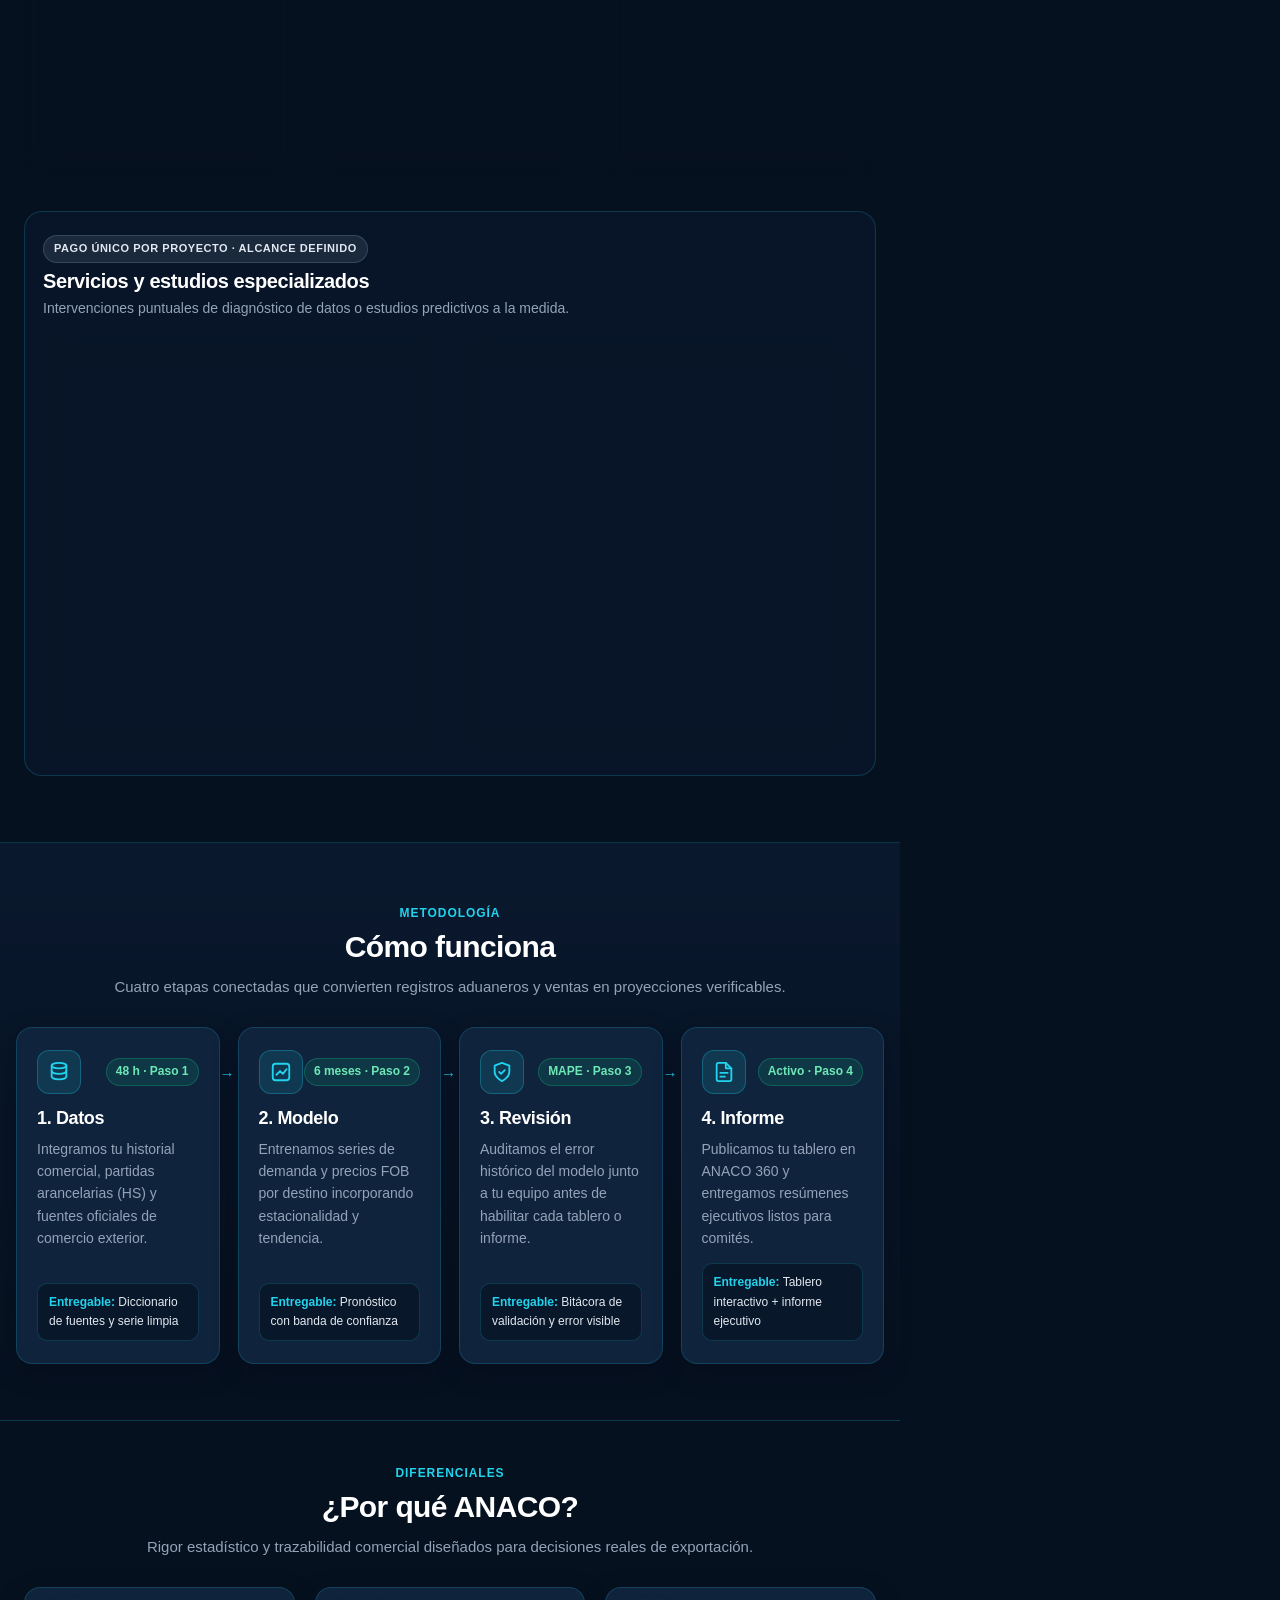
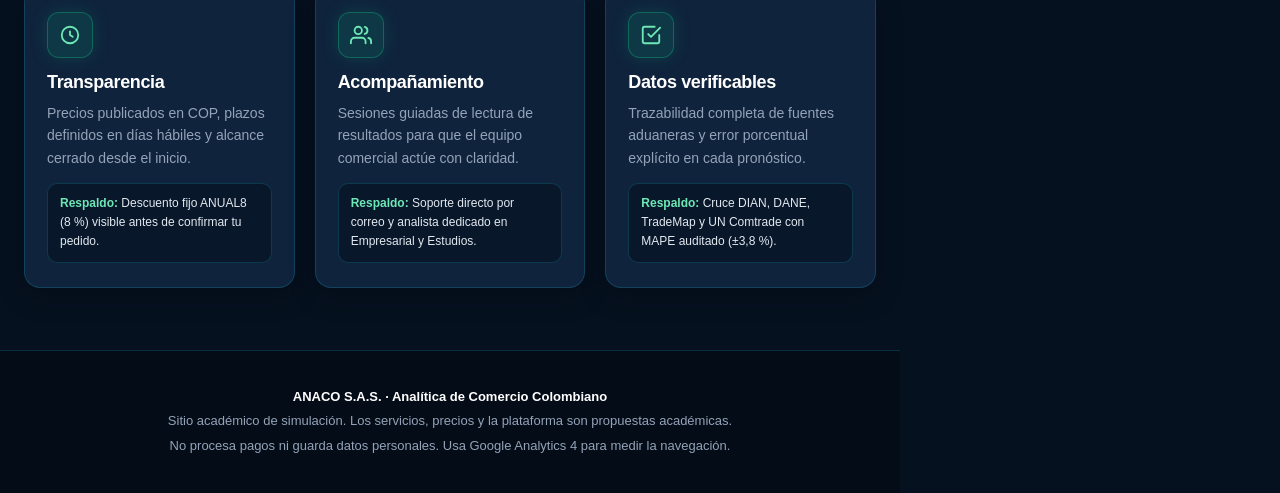
==== commit 9653df92: "Add files via upload" ====
--- a/index.html
+++ b/index.html
@@ -2,78 +2,116 @@
 <html lang="es"><head><meta charset="utf-8"><meta name="viewport" content="width=device-width,initial-scale=1"><title>ANACO · Servicios de análisis predictivo</title><link rel="stylesheet" href="css/estilos.css"></head>
 <body><header class="cab" id="cab"></header>
 <section class="hero">
+  <div class="hero-bg-map" aria-hidden="true">
+    <svg viewBox="0 0 1200 540" preserveAspectRatio="xMidYMid slice">
+      <defs>
+        <radialGradient id="nodoGlow" cx="50%" cy="50%" r="50%">
+          <stop offset="0%" stop-color="#22D3EE" stop-opacity="0.8"/>
+          <stop offset="100%" stop-color="#22D3EE" stop-opacity="0"/>
+        </radialGradient>
+      </defs>
+      <!-- Silueta estilizada de Colombia + red comercial global -->
+      <path d="M510 120 L548 104 L582 132 L614 148 L632 196 L618 248 L592 290 L574 342 L538 358 L512 318 L494 274 L478 228 L490 168 Z" fill="rgba(34,211,238,0.12)" stroke="#22D3EE" stroke-width="1.4"/>
+      <path d="M542 184 Q390 120 240 138" fill="none" stroke="#22D3EE" stroke-width="1.2" stroke-dasharray="5 5"/>
+      <path d="M542 184 Q740 96 930 132" fill="none" stroke="#10B981" stroke-width="1.2" stroke-dasharray="5 5"/>
+      <path d="M542 184 Q760 220 980 264" fill="none" stroke="#22D3EE" stroke-width="1.2" stroke-dasharray="4 6"/>
+      <path d="M542 184 Q340 270 190 318" fill="none" stroke="#10B981" stroke-width="1.2" stroke-dasharray="4 6"/>
+      <circle cx="542" cy="184" r="24" fill="url(#nodoGlow)"/>
+      <circle cx="542" cy="184" r="4.5" fill="#10B981"/>
+      <circle cx="240" cy="138" r="4" fill="#22D3EE"/>
+      <circle cx="930" cy="132" r="4" fill="#10B981"/>
+      <circle cx="980" cy="264" r="3.5" fill="#22D3EE"/>
+      <circle cx="190" cy="318" r="3.5" fill="#10B981"/>
+      <circle cx="516" cy="236" r="3" fill="#22D3EE"/>
+      <circle cx="584" cy="212" r="3" fill="#22D3EE"/>
+    </svg>
+  </div>
   <div class="hero-inner">
     <div class="hero-layout">
       <div class="hero-copy">
-        <div class="hero-kicker"><span class="kicker-dot" aria-hidden="true"></span><span>Inteligencia comercial · Partidas arancelarias y demanda externa</span></div>
-        <h1>Datos reales que anticipan mercados, predicciones que impulsan exportaciones</h1>
-        <p class="hero-sub">Analítica predictiva para equipos exportadores: monitorea demanda por país destino, precios por partida arancelaria y margen de error visible antes de decidir.</p>
+        <div class="hero-kicker"><span class="kicker-dot" aria-hidden="true"></span><span>Inteligencia comercial predictiva · Analítica exterior</span></div>
+        <h1>Datos reales que <span class="hl">anticipan mercados</span>, predicciones que <span class="hl">impulsan exportaciones</span></h1>
+        <p class="hero-sub">Proyecta demanda internacional, precios FOB por partida arancelaria y escenarios por país destino con modelos trazables y margen de error visible.</p>
         <div class="hero-acciones">
-          <a class="btn" href="#servicios">Explorar planes y servicios</a>
+          <a class="btn" href="#servicios">Explorar planes y servicios →</a>
+          <button class="btn btn-cyan" id="btn-demo" type="button">Ver demo ▷</button>
         </div>
       </div>
-      <aside class="hero-mockup" aria-label="Vista previa de tablero predictivo ANACO">
+      <aside class="hero-mockup" id="hero-mockup" aria-label="Dashboard analítico ANACO 360">
+        <div class="mock-top">
+          <div class="mock-tabs" role="tablist" aria-label="Vistas del tablero de ejemplo">
+            <button class="mock-tab activo" type="button" data-tab="demanda" role="tab" aria-selected="true">Demanda</button>
+            <button class="mock-tab" type="button" data-tab="precios" role="tab" aria-selected="false">Precios</button>
+            <button class="mock-tab" type="button" data-tab="paises" role="tab" aria-selected="false">Países</button>
+          </div>
+          <span class="mock-ejemplo">Datos de ejemplo</span>
+        </div>
         <div class="mock-head">
           <div>
-            <span class="mock-badge">Vista previa · ANACO 360</span>
-            <strong class="mock-title">Partida 0901 · Café sin tostar → EE. UU.</strong>
+            <span class="mock-badge" id="mock-badge">ANACO 360 · Proyección de demanda</span>
+            <strong class="mock-title" id="mock-title">Partida 0901 · Café sin tostar → EE. UU.</strong>
           </div>
-          <span class="mock-mape" title="Error porcentual absoluto medio">Error (MAPE): ±3,8 %</span>
+          <span class="mock-mape" id="mock-mape">MAPE ±3,8 %</span>
         </div>
-        <div class="mock-kpis">
-          <div class="mock-kpi"><span>Demanda proyectada (6 m)</span><b>+14,2 %</b></div>
-          <div class="mock-kpi"><span>Precio FOB estimado</span><b>USD 4,86/kg</b></div>
+        <div class="mock-kpis" id="mock-kpis">
+          <div class="mock-kpi"><span>Crecimiento pronosticado</span><b>+14,2 %</b></div>
+          <div class="mock-kpi"><span>Precio estimado</span><b>USD 4,86/kg</b></div>
           <div class="mock-kpi"><span>Confianza del modelo</span><b>96,2 %</b></div>
         </div>
-        <div class="mock-chart">
-          <svg viewBox="0 0 320 112" width="100%" height="112" role="img" aria-label="Pronóstico de demanda con banda de error">
+        <div class="mock-chart" id="mock-chart">
+          <svg viewBox="0 0 320 112" width="100%" height="112" role="img" aria-label="Proyección ascendente con banda de error">
             <defs>
               <linearGradient id="bandaErr" x1="0" y1="0" x2="0" y2="1">
-                <stop offset="0%" stop-color="#008C9E" stop-opacity="0.22"/>
-                <stop offset="100%" stop-color="#008C9E" stop-opacity="0.04"/>
+                <stop offset="0%" stop-color="#10B981" stop-opacity="0.34"/>
+                <stop offset="100%" stop-color="#22D3EE" stop-opacity="0.06"/>
               </linearGradient>
             </defs>
-            <line x1="16" y1="24" x2="304" y2="24" stroke="#DCE4EE" stroke-dasharray="3 3"/>
-            <line x1="16" y1="56" x2="304" y2="56" stroke="#DCE4EE" stroke-dasharray="3 3"/>
-            <line x1="16" y1="88" x2="304" y2="88" stroke="#DCE4EE" stroke-dasharray="3 3"/>
-            <polygon points="154,60 202,44 252,32 302,16 302,42 252,54 202,64 154,70" fill="url(#bandaErr)"/>
-            <polyline points="18,86 64,78 108,72 154,65" fill="none" stroke="#0B2545" stroke-width="2.5" stroke-linecap="round" stroke-linejoin="round"/>
-            <polyline points="154,65 202,54 252,43 302,29" fill="none" stroke="#007A4D" stroke-width="2.5" stroke-dasharray="5 4" stroke-linecap="round" stroke-linejoin="round"/>
-            <circle cx="154" cy="65" r="3.5" fill="#0B2545"/>
-            <circle cx="202" cy="54" r="3.5" fill="#007A4D"/>
-            <circle cx="252" cy="43" r="3.5" fill="#007A4D"/>
-            <circle cx="302" cy="29" r="4" fill="#007A4D"/>
+            <line x1="16" y1="24" x2="304" y2="24" stroke="rgba(148,163,184,0.22)" stroke-dasharray="3 3"/>
+            <line x1="16" y1="56" x2="304" y2="56" stroke="rgba(148,163,184,0.22)" stroke-dasharray="3 3"/>
+            <line x1="16" y1="88" x2="304" y2="88" stroke="rgba(148,163,184,0.22)" stroke-dasharray="3 3"/>
+            <polygon points="154,60 202,44 252,30 302,14 302,42 252,54 202,64 154,70" fill="url(#bandaErr)"/>
+            <polyline points="18,86 64,78 108,72 154,65" fill="none" stroke="#22D3EE" stroke-width="2.5" stroke-linecap="round" stroke-linejoin="round"/>
+            <polyline points="154,65 202,54 252,42 302,28" fill="none" stroke="#10B981" stroke-width="2.5" stroke-dasharray="5 4" stroke-linecap="round" stroke-linejoin="round"/>
+            <circle cx="154" cy="65" r="3.5" fill="#22D3EE"/>
+            <circle cx="202" cy="54" r="3.5" fill="#10B981"/>
+            <circle cx="252" cy="42" r="3.5" fill="#10B981"/>
+            <circle cx="302" cy="28" r="4" fill="#34D399"/>
           </svg>
           <div class="mock-legend">
             <span><i class="lg-hist"></i> Histórico real</span>
-            <span><i class="lg-pred"></i> Pronóstico a 6 meses</span>
-            <span><i class="lg-band"></i> Banda de error ±3,8 %</span>
+            <span><i class="lg-pred"></i> Proyección 6 meses</span>
+            <span><i class="lg-band"></i> Cono de error</span>
           </div>
         </div>
       </aside>
     </div>
-    <div class="confianza" aria-label="Indicadores de confianza">
-      <div class="conf-item">
-        <span class="conf-ico" aria-hidden="true"><svg width="18" height="18" viewBox="0 0 24 24" fill="none" stroke="currentColor" stroke-width="2" stroke-linecap="round" stroke-linejoin="round"><circle cx="12" cy="12" r="9"/><path d="M3 12h18"/><path d="M12 3a14 14 0 0 1 0 18"/><path d="M12 3a14 14 0 0 0 0 18"/></svg></span>
-        <div><b>100 % remoto</b><span>Activación y sesiones virtuales desde cualquier ciudad</span></div>
+    <div class="hero-fuentes" aria-label="Fuentes de datos y respaldo técnico">
+      <div class="fuentes-logos">
+        <span class="fuentes-lbl">Fuentes de datos</span>
+        <span class="fuente-chip"><svg width="14" height="14" viewBox="0 0 24 24" fill="none" stroke="currentColor" stroke-width="2"><rect x="3" y="4" width="18" height="16" rx="2"/><path d="M7 10h10M7 14h6"/></svg>DIAN</span>
+        <span class="fuente-chip"><svg width="14" height="14" viewBox="0 0 24 24" fill="none" stroke="currentColor" stroke-width="2"><path d="M4 20V10M10 20V4M16 20v-7M22 20v-4"/></svg>DANE</span>
+        <span class="fuente-chip"><svg width="14" height="14" viewBox="0 0 24 24" fill="none" stroke="currentColor" stroke-width="2"><circle cx="12" cy="12" r="9"/><path d="M3 12h18"/></svg>TradeMap</span>
+        <span class="fuente-chip"><svg width="14" height="14" viewBox="0 0 24 24" fill="none" stroke="currentColor" stroke-width="2"><polygon points="12 2 21 7 21 17 12 22 3 17 3 7"/></svg>UN Comtrade</span>
       </div>
-      <div class="conf-item">
-        <span class="conf-ico" aria-hidden="true"><svg width="18" height="18" viewBox="0 0 24 24" fill="none" stroke="currentColor" stroke-width="2" stroke-linecap="round" stroke-linejoin="round"><circle cx="12" cy="12" r="9"/><polyline points="12 7 12 12 15.5 14"/></svg></span>
-        <div><b>Entrega en días hábiles</b><span>Despliegue SaaS desde 48 h y proyectos con cronograma</span></div>
-      </div>
-      <div class="conf-item">
-        <span class="conf-ico" aria-hidden="true"><svg width="18" height="18" viewBox="0 0 24 24" fill="none" stroke="currentColor" stroke-width="2" stroke-linecap="round" stroke-linejoin="round"><polyline points="3 17 9 11 13 15 21 7"/><polyline points="16 7 21 7 21 12"/></svg></span>
-        <div><b>Pronóstico con error visible</b><span>Reportamos MAPE e intervalos de confianza en cada serie</span></div>
+      <div class="fuentes-metricas">
+        <div class="fm-item"><b>+5.000 partidas</b><span>Cobertura arancelaria</span></div>
+        <div class="fm-item"><b>120 países</b><span>Mercados monitoreados</span></div>
+        <div class="fm-item"><b>MAPE ±3,8 %</b><span>Error histórico visible</span></div>
       </div>
     </div>
   </div>
 </section>
 <main class="wrap" id="servicios">
-  <div id="banner"></div>
   <div class="sec-head reveal">
     <span class="sec-tag">Catálogo ANACO</span>
-    <h2>Planes SaaS mensuales y servicios por proyecto</h2>
-    <p>Separa el acceso continuo a la plataforma ANACO 360 de los proyectos puntuales de datos o estudios a la medida.</p>
+    <h2>Suscripciones SaaS y servicios por proyecto</h2>
+    <p>Elige entre acceso mensual a la plataforma ANACO 360 o intervenciones puntuales de datos y estudios especializados.</p>
+  </div>
+  <div id="banner"></div>
+  <div class="cat-tabs" role="tablist" aria-label="Filtrar catálogo por modalidad">
+    <button class="cat-tab activo" type="button" data-filtro="todos" role="tab" aria-selected="true">Todos (5)</button>
+    <button class="cat-tab" type="button" data-filtro="saas" role="tab" aria-selected="false">Suscripciones SaaS · Mensual (3)</button>
+    <button class="cat-tab" type="button" data-filtro="proy" role="tab" aria-selected="false">Servicios por Proyecto (2)</button>
   </div>
   <div class="grid" id="grid"></div>
 </main>
@@ -81,71 +119,71 @@
   <div class="sec-head reveal">
     <span class="sec-tag">Metodología</span>
     <h2>Cómo funciona</h2>
-    <p>Cada etapa produce un entregable verificable para pasar de datos dispersos a decisiones comerciales.</p>
+    <p>Cuatro etapas conectadas que convierten registros aduaneros y ventas en proyecciones verificables.</p>
   </div>
   <div class="como-grid">
     <article class="paso-card reveal">
       <div class="paso-top">
         <span class="paso-ico" aria-hidden="true"><svg width="22" height="22" viewBox="0 0 24 24" fill="none" stroke="currentColor" stroke-width="2" stroke-linecap="round" stroke-linejoin="round"><ellipse cx="12" cy="5" rx="8" ry="3"/><path d="M4 5v6c0 1.66 3.58 3 8 3s8-1.34 8-3V5"/><path d="M4 11v6c0 1.66 3.58 3 8 3s8-1.34 8-3v-6"/></svg></span>
-        <span class="paso-num-tag">Paso 1 · Datos</span>
+        <span class="paso-num-tag">48 h · Paso 1</span>
       </div>
       <h3>1. Datos</h3>
-      <p>Consolidamos tu historial de facturación externa y registros aduaneros por partida arancelaria.</p>
-      <div class="paso-entregable"><b>Entregable:</b> Inventario de fuentes y serie histórica estandarizada</div>
+      <p>Integramos tu historial comercial, partidas arancelarias (HS) y fuentes oficiales de comercio exterior.</p>
+      <div class="paso-entregable"><b>Entregable:</b> Diccionario de fuentes y serie limpia</div>
     </article>
     <article class="paso-card reveal">
       <div class="paso-top">
         <span class="paso-ico" aria-hidden="true"><svg width="22" height="22" viewBox="0 0 24 24" fill="none" stroke="currentColor" stroke-width="2" stroke-linecap="round" stroke-linejoin="round"><rect x="3" y="3" width="18" height="18" rx="3"/><path d="M7 15l4-4 3 3 4-5"/></svg></span>
-        <span class="paso-num-tag">Paso 2 · Modelo</span>
+        <span class="paso-num-tag">6 meses · Paso 2</span>
       </div>
       <h3>2. Modelo</h3>
-      <p>Modelamos estacionalidad, demanda y precios FOB por mercado objetivo con horizonte a 6 meses.</p>
-      <div class="paso-entregable"><b>Dato clave:</b> Proyección por país destino con banda de confianza</div>
+      <p>Entrenamos series de demanda y precios FOB por destino incorporando estacionalidad y tendencia.</p>
+      <div class="paso-entregable"><b>Entregable:</b> Pronóstico con banda de confianza</div>
     </article>
     <article class="paso-card reveal">
       <div class="paso-top">
         <span class="paso-ico" aria-hidden="true"><svg width="22" height="22" viewBox="0 0 24 24" fill="none" stroke="currentColor" stroke-width="2" stroke-linecap="round" stroke-linejoin="round"><path d="M12 22s8-4 8-10V5l-8-3-8 3v7c0 6 8 10 8 10z"/><polyline points="9 12 11 14 15 10"/></svg></span>
-        <span class="paso-num-tag">Paso 3 · Revisión</span>
+        <span class="paso-num-tag">MAPE · Paso 3</span>
       </div>
       <h3>3. Revisión</h3>
-      <p>Auditamos el desempeño histórico del modelo junto a tu equipo comercial antes de publicar.</p>
-      <div class="paso-entregable"><b>Métrica visible:</b> Error histórico (MAPE) y supuestos documentados</div>
+      <p>Auditamos el error histórico del modelo junto a tu equipo antes de habilitar cada tablero o informe.</p>
+      <div class="paso-entregable"><b>Entregable:</b> Bitácora de validación y error visible</div>
     </article>
     <article class="paso-card reveal">
       <div class="paso-top">
         <span class="paso-ico" aria-hidden="true"><svg width="22" height="22" viewBox="0 0 24 24" fill="none" stroke="currentColor" stroke-width="2" stroke-linecap="round" stroke-linejoin="round"><path d="M14 2H6a2 2 0 0 0-2 2v16a2 2 0 0 0 2 2h12a2 2 0 0 0 2-2V8z"/><polyline points="14 2 14 8 20 8"/><line x1="8" y1="13" x2="16" y2="13"/><line x1="8" y1="17" x2="13" y2="17"/></svg></span>
-        <span class="paso-num-tag">Paso 4 · Informe</span>
+        <span class="paso-num-tag">Activo · Paso 4</span>
       </div>
       <h3>4. Informe</h3>
-      <p>Publicamos tableros en ANACO 360 y entregamos resúmenes ejecutivos para comités comerciales.</p>
-      <div class="paso-entregable"><b>Entregable:</b> Tablero activo + informe ejecutivo descargable</div>
+      <p>Publicamos tu tablero en ANACO 360 y entregamos resúmenes ejecutivos listos para comités.</p>
+      <div class="paso-entregable"><b>Entregable:</b> Tablero interactivo + informe ejecutivo</div>
     </article>
   </div>
 </section>
 <section class="wrap sec-bloque" id="por-que">
   <div class="sec-head reveal">
     <span class="sec-tag">Diferenciales</span>
-    <h2>Por qué ANACO</h2>
-    <p>Rigor estadístico y trazabilidad comercial pensados para decisiones reales de exportación.</p>
+    <h2>¿Por qué ANACO?</h2>
+    <p>Rigor estadístico y trazabilidad comercial diseñados para decisiones reales de exportación.</p>
   </div>
   <div class="por-grid">
     <article class="por-card reveal">
       <div class="por-ico" aria-hidden="true"><svg width="22" height="22" viewBox="0 0 24 24" fill="none" stroke="currentColor" stroke-width="2" stroke-linecap="round" stroke-linejoin="round"><circle cx="12" cy="12" r="9"/><path d="M12 8v4l3 2"/></svg></div>
       <h3>Transparencia</h3>
-      <p>Precios públicos en COP, plazos por días hábiles y alcance definido sin costos ocultos.</p>
-      <div class="por-dato"><b>En concreto:</b> Cupón ANUAL8 del 8 % visible antes de pagar y sin cláusulas de permanencia.</div>
+      <p>Precios publicados en COP, plazos definidos en días hábiles y alcance cerrado desde el inicio.</p>
+      <div class="por-dato"><b>Respaldo:</b> Descuento fijo ANUAL8 (8 %) visible antes de confirmar tu pedido.</div>
     </article>
     <article class="por-card reveal">
       <div class="por-ico" aria-hidden="true"><svg width="22" height="22" viewBox="0 0 24 24" fill="none" stroke="currentColor" stroke-width="2" stroke-linecap="round" stroke-linejoin="round"><path d="M17 21v-2a4 4 0 0 0-4-4H5a4 4 0 0 0-4 4v2"/><circle cx="9" cy="7" r="4"/><path d="M23 21v-2a4 4 0 0 0-3-3.87"/><path d="M16 3.13a4 4 0 0 1 0 7.75"/></svg></div>
       <h3>Acompañamiento</h3>
-      <p>Sesiones guiadas de lectura de resultados para que tu equipo actúe sobre cada señal del mercado.</p>
-      <div class="por-dato"><b>En concreto:</b> Soporte por correo en Esencial y analista dedicado en Empresarial y Estudios.</div>
+      <p>Sesiones guiadas de lectura de resultados para que el equipo comercial actúe con claridad.</p>
+      <div class="por-dato"><b>Respaldo:</b> Soporte directo por correo y analista dedicado en Empresarial y Estudios.</div>
     </article>
     <article class="por-card reveal">
       <div class="por-ico" aria-hidden="true"><svg width="22" height="22" viewBox="0 0 24 24" fill="none" stroke="currentColor" stroke-width="2" stroke-linecap="round" stroke-linejoin="round"><path d="M9 11l3 3L22 4"/><path d="M21 12v7a2 2 0 0 1-2 2H5a2 2 0 0 1-2-2V5a2 2 0 0 1 2-2h11"/></svg></div>
       <h3>Datos verificables</h3>
-      <p>Trazabilidad completa de fuentes y métricas de error explícitas en cada tablero y estudio.</p>
-      <div class="por-dato"><b>En concreto:</b> Cruce DIAN / DANE / TradeMap con error MAPE reportado (ej. ±3,8 % a 6 meses).</div>
+      <p>Trazabilidad completa de fuentes aduaneras y error porcentual explícito en cada pronóstico.</p>
+      <div class="por-dato"><b>Respaldo:</b> Cruce DIAN, DANE, TradeMap y UN Comtrade con MAPE auditado (±3,8 %).</div>
     </article>
   </div>
 </section>
--- a/css/estilos.css
+++ b/css/estilos.css
@@ -1,49 +1,42 @@
 :root{
-  /* Escala de colores ANACO (WCAG AA) */
-  --navy-950:#07182E;
-  --navy-900:#0B2545;
-  --navy-800:#133660;
-  --navy-700:#1D4B7A;
-  --navy-100:#E6EEF7;
-  --navy-50:#F3F7FB;
-
-  --teal-800:#005A66;
-  --teal-700:#006E7D;
-  --teal-600:#008C9E;
-  --teal-400:#38B6C6;
-  --teal-300:#67DCE8;
-  --teal-50:#E6F6F8;
-
-  --emerald-800:#00623E;
-  --emerald-700:#007A4D;
-  --emerald-600:#00945E;
-  --emerald-500:#00A86B;
-  --emerald-100:#D6F5E8;
-  --emerald-50:#ECFDF5;
-
-  --bg:#FFFFFF;
-  --surface-1:#F4F7FB;
-  --surface-2:#EBF0F7;
-  --border-subtle:#DCE4EE;
-  --border-strong:#C2CEDD;
-
-  --text-primary:#111827;
-  --text-secondary:#475569;
-  --text-muted:#64748B;
-
-  --danger-text:#B42318;
-  --mon-ok-bg:#064E3B;
-  --mon-ok-fg:#D1FAE5;
-  --mon-no-bg:#7F1D1D;
-  --mon-no-fg:#FEE2E2;
+  /* Paleta ejecutiva Dark Mode ANACO */
+  --bg-deep:#06111F;
+  --bg-canvas:#0A192F;
+  --surface-card:#0F233C;
+  --surface-elevated:#142D4C;
+  --surface-glass:rgba(15,35,60,.78);
+
+  --border-cyan:rgba(34,211,238,.18);
+  --border-cyan-strong:rgba(34,211,238,.42);
+  --border-emerald:rgba(16,185,129,.58);
+
+  --text-pure:#FFFFFF;
+  --text-light:#E2E8F0;
+  --text-muted:#94A3B8;
+  --text-dim:#64748B;
+
+  --emerald:#00875A;
+  --emerald-hover:#00A36C;
+  --emerald-bright:#10B981;
+  --emerald-soft:rgba(16,185,129,.14);
+
+  --cyan:#22D3EE;
+  --teal:#2DD4BF;
+  --cyan-soft:rgba(34,211,238,.12);
+
+  --danger-fg:#FCA5A5;
+  --mon-ok-bg:rgba(16,185,129,.16);
+  --mon-ok-fg:#6EE7B7;
+  --mon-no-bg:rgba(239,68,68,.18);
+  --mon-no-fg:#FCA5A5;
 
   /* Alias compatibles */
-  --n:var(--navy-900);
-  --c:var(--teal-700);
-  --v:var(--emerald-700);
-  --g:var(--surface-1);
-  --t:var(--text-primary);
-  --s:var(--text-secondary);
+  --n:var(--text-pure);
+  --c:var(--cyan);
+  --v:var(--emerald);
+  --g:var(--surface-card);
+  --t:var(--text-light);
+  --s:var(--text-muted);
 }
 
 *{box-sizing:border-box}
@@ -53,35 +46,36 @@
   margin:0;
   font-family:-apple-system,BlinkMacSystemFont,"SF Pro Text","Segoe UI",Roboto,Helvetica,Arial,sans-serif;
   color:var(--t);
-  background:var(--bg);
+  background:radial-gradient(1200px 600px at 20% 0%,#0B1F38 0%,var(--bg-deep) 60%);
+  background-color:var(--bg-deep);
   padding-bottom:290px;
   line-height:1.6;
   -webkit-font-smoothing:antialiased;
 }
-body.mon-oculto{padding-bottom:58px}
-
-a{color:var(--c);text-decoration:none;transition:color .2s ease}
-a:hover{color:var(--teal-800)}
-
-:focus-visible{outline:2px solid var(--teal-600);outline-offset:2px}
+body.mon-oculto{padding-bottom:60px}
+
+a{color:var(--cyan);text-decoration:none;transition:color .2s ease}
+a:hover{color:var(--teal)}
+
+:focus-visible{outline:2px solid var(--cyan);outline-offset:2px}
 
 h1,h2,h3{
-  color:var(--n);
+  color:var(--text-pure);
   letter-spacing:-.02em;
   line-height:1.2;
 }
 h1{font-size:clamp(26px,3.6vw,38px);margin:0 0 18px}
-h2{font-size:clamp(22px,2.6vw,29px);margin:0 0 10px}
+h2{font-size:clamp(22px,2.6vw,30px);margin:0 0 10px}
 h3{font-size:18px;margin:0 0 8px}
 
 /* ---------- Encabezado fijo ---------- */
 .cab{
   position:sticky;
   top:0;
-  z-index:20;
-  background:rgba(255,255,255,.92);
+  z-index:25;
+  background:rgba(6,17,31,.86);
   backdrop-filter:saturate(180%) blur(18px);
-  border-bottom:1px solid var(--border-subtle);
+  border-bottom:1px solid var(--border-cyan);
   display:flex;
   align-items:center;
   justify-content:space-between;
@@ -94,11 +88,12 @@
   display:inline-flex;
   align-items:center;
   gap:10px;
-  color:var(--n);
+  color:var(--text-pure);
   font-weight:700;
   font-size:16px;
   letter-spacing:.08em;
 }
+.marca:hover{color:var(--text-pure)}
 .marca svg{transition:transform .25s cubic-bezier(.22,1,.36,1)}
 .marca:hover svg{transform:scale(1.06)}
 
@@ -106,21 +101,22 @@
   display:flex;
   align-items:center;
   flex-wrap:wrap;
-  gap:14px;
+  gap:16px;
 }
 .cab nav a{
-  color:var(--n);
+  color:var(--text-light);
   font-size:14px;
   font-weight:500;
   padding:4px 0;
   position:relative;
 }
+.cab nav a:hover{color:var(--text-pure)}
 .cab nav a:not(.nav-cart)::after{
   content:"";
   position:absolute;
   left:0;bottom:0;
   width:100%;height:2px;
-  background:var(--teal-600);
+  background:linear-gradient(90deg,var(--cyan),var(--emerald-bright));
   transform:scaleX(0);
   transform-origin:left;
   transition:transform .2s ease;
@@ -130,20 +126,22 @@
 .nav-cart{
   display:inline-flex;
   align-items:center;
-  gap:6px;
-  background:var(--navy-50);
-  border:1px solid var(--border-subtle);
-  border-radius:99px;
-  padding:5px 12px !important;
-  transition:background-color .2s ease,border-color .2s ease;
+  gap:8px;
+  background:rgba(15,35,60,.85);
+  border:1px solid var(--border-cyan-strong);
+  border-radius:99px;
+  padding:6px 13px !important;
+  color:var(--text-pure) !important;
+  transition:background-color .2s ease,border-color .2s ease,box-shadow .2s ease;
 }
 .nav-cart:hover{
-  background:var(--teal-50);
-  border-color:var(--teal-600);
+  background:var(--surface-elevated);
+  border-color:var(--teal);
+  box-shadow:0 0 16px rgba(34,211,238,.18);
 }
 
 .badge{
-  background:var(--v);
+  background:var(--emerald);
   color:#fff;
   border-radius:99px;
   padding:1px 8px;
@@ -154,25 +152,43 @@
 }
 .badge.bump{animation:badgeBump .32s cubic-bezier(.22,1,.36,1)}
 
-/* ---------- Hero ---------- */
+/* ---------- Hero Oscuro ---------- */
 .hero{
   position:relative;
   overflow:hidden;
-  padding:36px 16px 32px;
+  padding:40px 16px 32px;
   background:
-    radial-gradient(640px 280px at 14% 8%,rgba(0,140,158,.14),transparent 70%),
-    radial-gradient(620px 280px at 86% 14%,rgba(11,37,69,.10),transparent 72%),
-    linear-gradient(155deg,#EEF5FA 0%,#E6F4F7 52%,#F4F8FC 100%);
-  border-bottom:1px solid var(--border-subtle);
-}
-.hero-inner{max-width:1040px;margin:0 auto}
+    radial-gradient(680px 340px at 12% 10%,rgba(34,211,238,.12),transparent 70%),
+    radial-gradient(640px 340px at 88% 18%,rgba(16,185,129,.10),transparent 72%),
+    linear-gradient(160deg,#06111F 0%,#0A192F 60%,#071426 100%);
+  border-bottom:1px solid var(--border-cyan);
+}
+.hero-bg-map{
+  position:absolute;
+  inset:0;
+  pointer-events:none;
+  opacity:.24;
+  overflow:hidden;
+}
+.hero-bg-map svg{
+  width:100%;
+  height:100%;
+  object-fit:cover;
+}
+
+.hero-inner{
+  position:relative;
+  z-index:1;
+  max-width:1080px;
+  margin:0 auto;
+}
 
 .hero-layout{
   display:grid;
   grid-template-columns:1fr;
-  gap:24px;
-  align-items:center;
-  margin-bottom:26px;
+  gap:28px;
+  align-items:center;
+  margin-bottom:32px;
 }
 .hero-copy{text-align:left}
 
@@ -181,32 +197,41 @@
   align-items:center;
   gap:8px;
   padding:6px 13px;
-  margin-bottom:14px;
-  border-radius:99px;
-  background:rgba(255,255,255,.92);
-  border:1px solid var(--border-subtle);
-  color:var(--navy-900);
+  margin-bottom:16px;
+  border-radius:99px;
+  background:rgba(15,35,60,.82);
+  border:1px solid var(--border-cyan);
+  color:var(--cyan);
   font-size:12px;
   font-weight:600;
-  letter-spacing:.01em;
-  box-shadow:0 4px 12px rgba(11,37,69,.05);
+  letter-spacing:.02em;
+  backdrop-filter:blur(10px);
 }
 .kicker-dot{
   width:8px;height:8px;
   border-radius:50%;
-  background:var(--emerald-500);
+  background:var(--emerald-bright);
+  box-shadow:0 0 8px var(--emerald-bright);
   flex-shrink:0;
 }
 
 .hero h1{
-  font-size:clamp(26px,3.6vw,40px);
-  margin:0 0 12px;
-  line-height:1.14;
-  letter-spacing:-.025em;
-}
+  font-size:clamp(28px,3.8vw,44px);
+  margin:0 0 14px;
+  line-height:1.13;
+  letter-spacing:-.026em;
+  color:var(--text-pure);
+}
+.hero h1 .hl{
+  background:linear-gradient(95deg,#34D399 0%,#22D3EE 100%);
+  -webkit-background-clip:text;
+  background-clip:text;
+  color:transparent;
+}
+
 .hero-sub{
-  color:var(--s);
-  margin:0 0 22px;
+  color:var(--text-muted);
+  margin:0 0 24px;
   font-size:clamp(15px,1.6vw,17px);
   max-width:560px;
 }
@@ -218,14 +243,66 @@
   gap:12px;
 }
 
-/* Mockup del tablero en hero */
+/* Dashboard 3D flotante */
 .hero-mockup{
-  background:rgba(255,255,255,.96);
-  border:1px solid var(--border-subtle);
+  background:linear-gradient(155deg,rgba(18,42,74,.88) 0%,rgba(11,27,48,.92) 100%);
+  backdrop-filter:blur(18px);
+  border:1px solid var(--border-cyan-strong);
   border-radius:16px;
   padding:18px;
-  box-shadow:0 14px 32px rgba(11,37,69,.10);
-}
+  box-shadow:
+    0 24px 48px rgba(2,8,18,.65),
+    0 0 36px rgba(34,211,238,.10);
+  transition:transform .32s cubic-bezier(.22,1,.36,1),box-shadow .32s ease;
+}
+.hero-mockup:hover{
+  box-shadow:
+    0 28px 54px rgba(2,8,18,.75),
+    0 0 42px rgba(34,211,238,.18);
+}
+
+.mock-top{
+  display:flex;
+  justify-content:space-between;
+  align-items:center;
+  gap:10px;
+  flex-wrap:wrap;
+  margin-bottom:12px;
+}
+.mock-tabs{
+  display:inline-flex;
+  gap:4px;
+  background:rgba(6,17,31,.65);
+  border:1px solid var(--border-cyan);
+  border-radius:99px;
+  padding:3px;
+}
+.mock-tab{
+  background:transparent;
+  border:0;
+  color:var(--text-muted);
+  font:inherit;
+  font-size:12px;
+  font-weight:600;
+  padding:4px 11px;
+  border-radius:99px;
+  cursor:pointer;
+  transition:background-color .2s ease,color .2s ease;
+}
+.mock-tab:hover{color:var(--text-pure)}
+.mock-tab.activo{
+  background:rgba(34,211,238,.16);
+  color:var(--cyan);
+}
+.mock-ejemplo{
+  font-size:11px;
+  color:var(--text-muted);
+  background:rgba(6,17,31,.55);
+  border:1px solid rgba(148,163,184,.22);
+  border-radius:99px;
+  padding:2px 9px;
+}
+
 .mock-head{
   display:flex;
   justify-content:space-between;
@@ -239,172 +316,227 @@
   font-size:11px;
   font-weight:700;
   text-transform:uppercase;
-  letter-spacing:.04em;
-  color:var(--teal-700);
+  letter-spacing:.05em;
+  color:var(--cyan);
   margin-bottom:2px;
 }
 .mock-title{
   display:block;
   font-size:14px;
-  color:var(--n);
+  color:var(--text-pure);
 }
 .mock-mape{
   font-size:11px;
   font-weight:700;
-  color:var(--emerald-700);
-  background:var(--emerald-50);
-  border:1px solid var(--emerald-100);
+  color:#6EE7B7;
+  background:var(--emerald-soft);
+  border:1px solid rgba(16,185,129,.35);
   border-radius:99px;
   padding:3px 9px;
   white-space:nowrap;
 }
+
 .mock-kpis{
   display:grid;
   grid-template-columns:repeat(3,1fr);
   gap:8px;
-  margin-bottom:10px;
+  margin-bottom:12px;
 }
 .mock-kpi{
-  background:var(--surface-1);
-  border:1px solid var(--border-subtle);
+  background:rgba(6,17,31,.62);
+  border:1px solid var(--border-cyan);
   border-radius:10px;
   padding:8px 10px;
 }
-.mock-kpi span{display:block;font-size:11px;color:var(--s);line-height:1.3}
-.mock-kpi b{display:block;font-size:14px;color:var(--n);margin-top:2px}
+.mock-kpi span{display:block;font-size:11px;color:var(--text-muted);line-height:1.3}
+.mock-kpi b{display:block;font-size:14px;color:var(--text-pure);margin-top:3px}
+
 .mock-chart{
-  background:var(--navy-50);
-  border:1px solid var(--border-subtle);
+  background:rgba(6,17,31,.72);
+  border:1px solid var(--border-cyan);
   border-radius:12px;
-  padding:8px 10px 6px;
+  padding:10px 12px 8px;
 }
 .mock-legend{
   display:flex;
   flex-wrap:wrap;
   gap:12px;
   font-size:11px;
-  color:var(--s);
-  margin-top:2px;
+  color:var(--text-muted);
+  margin-top:4px;
 }
 .mock-legend span{display:inline-flex;align-items:center;gap:5px}
 .mock-legend i{display:inline-block;width:12px;height:3px;border-radius:2px}
-.lg-hist{background:var(--navy-900)}
-.lg-pred{background:var(--emerald-700)}
-.lg-band{height:8px !important;background:rgba(0,140,158,.28)}
-
-.confianza{
+.lg-hist{background:var(--cyan)}
+.lg-pred{background:var(--emerald-bright)}
+.lg-band{height:8px !important;background:rgba(16,185,129,.28)}
+
+/* Franja inferior del Hero */
+.hero-fuentes{
+  display:flex;
+  flex-direction:column;
+  gap:14px;
+  padding:16px 18px;
+  border-radius:16px;
+  background:rgba(15,35,60,.60);
+  border:1px solid var(--border-cyan);
+  backdrop-filter:blur(10px);
+}
+.fuentes-logos{
+  display:flex;
+  align-items:center;
+  flex-wrap:wrap;
+  gap:14px;
+}
+.fuentes-lbl{
+  font-size:11px;
+  font-weight:700;
+  text-transform:uppercase;
+  letter-spacing:.06em;
+  color:var(--text-muted);
+}
+.fuente-chip{
+  display:inline-flex;
+  align-items:center;
+  gap:6px;
+  font-size:12px;
+  font-weight:600;
+  color:var(--text-light);
+  opacity:.78;
+  padding:4px 10px;
+  border-radius:8px;
+  background:rgba(6,17,31,.55);
+  border:1px solid rgba(148,163,184,.16);
+}
+.fuentes-metricas{
   display:grid;
-  grid-template-columns:1fr;
+  grid-template-columns:repeat(3,1fr);
   gap:10px;
-  text-align:left;
-}
-.conf-item{
-  display:flex;
-  align-items:flex-start;
-  gap:10px;
-  padding:12px 14px;
-  background:rgba(255,255,255,.88);
-  border:1px solid var(--border-subtle);
-  border-radius:14px;
-}
-.conf-ico{
-  flex-shrink:0;
-  width:32px;height:32px;
+}
+.fm-item{
+  padding:8px 12px;
   border-radius:10px;
-  background:var(--teal-50);
-  color:var(--teal-700);
-  display:flex;
-  align-items:center;
-  justify-content:center;
-}
-.conf-item b{display:block;font-size:13px;color:var(--n)}
-.conf-item span{display:block;font-size:12px;color:var(--s);line-height:1.4}
+  background:rgba(6,17,31,.55);
+  border:1px solid rgba(34,211,238,.14);
+}
+.fm-item b{display:block;font-size:15px;color:var(--cyan)}
+.fm-item span{display:block;font-size:11px;color:var(--text-muted)}
 
 /* ---------- Contenedores y secciones ---------- */
-.wrap{max-width:1040px;margin:0 auto;padding:28px 16px}
-
-.sec-bloque{padding:44px 16px 20px}
+.wrap{max-width:1080px;margin:0 auto;padding:32px 16px}
+
+.sec-bloque{padding:52px 16px 24px}
 .sec-alt{
-  background:var(--surface-1);
-  border-top:1px solid var(--border-subtle);
-  border-bottom:1px solid var(--border-subtle);
-  padding:52px 16px;
-  margin-top:32px;
+  background:linear-gradient(180deg,rgba(10,25,47,.9) 0%,rgba(6,17,31,.98) 100%);
+  border-top:1px solid var(--border-cyan);
+  border-bottom:1px solid var(--border-cyan);
+  padding:56px 16px;
+  margin-top:28px;
 }
 .sec-head{
   max-width:680px;
   margin:0 auto 28px;
   text-align:center;
 }
-.sec-head p{margin:0;color:var(--s);font-size:15px}
+.sec-head p{margin:0;color:var(--text-muted);font-size:15px}
 .sec-tag{
   display:inline-block;
   font-size:12px;
   font-weight:700;
-  letter-spacing:.06em;
+  letter-spacing:.08em;
   text-transform:uppercase;
-  color:var(--teal-700);
+  color:var(--cyan);
   margin-bottom:6px;
 }
 
-/* ---------- Banner cupón ---------- */
+/* ---------- Insignia / barra de ahorro ANUAL8 (no invasiva) ---------- */
 .banner{
-  background:linear-gradient(125deg,var(--navy-900) 0%,var(--navy-700) 52%,var(--teal-700) 100%);
-  color:#fff;
-  border-radius:16px;
-  padding:20px 22px;
+  background:linear-gradient(95deg,rgba(15,35,60,.88) 0%,rgba(16,185,129,.14) 100%);
+  border:1px solid var(--border-emerald);
+  color:var(--text-pure);
+  border-radius:14px;
+  padding:14px 18px;
   display:flex;
   justify-content:space-between;
   align-items:center;
-  gap:16px;
+  gap:14px;
   flex-wrap:wrap;
   cursor:pointer;
-  margin-bottom:32px;
-  box-shadow:0 8px 24px rgba(11,37,69,.14);
-  transition:transform .22s cubic-bezier(.22,1,.36,1),box-shadow .22s ease;
+  margin-bottom:26px;
+  transition:transform .22s cubic-bezier(.22,1,.36,1),border-color .22s ease,box-shadow .22s ease;
 }
 .banner:hover{
   transform:translateY(-2px);
-  box-shadow:0 14px 30px rgba(11,37,69,.20);
-}
-.banner b{font-size:18px;display:block;margin-bottom:2px}
-.banner-sub{font-size:14px;color:rgba(255,255,255,.88)}
-
-/* ---------- Catálogo separado por modelo de cobro ---------- */
-.grid{display:flex;flex-direction:column;gap:36px}
-
-.cat-grupo{
-  background:var(--bg);
-  border-radius:16px;
-}
+  border-color:var(--emerald-bright);
+  box-shadow:0 10px 28px rgba(16,185,129,.15);
+}
+.banner-info{display:flex;align-items:center;gap:12px;flex-wrap:wrap}
+.banner-pill{
+  font-size:11px;
+  font-weight:700;
+  letter-spacing:.05em;
+  text-transform:uppercase;
+  color:#6EE7B7;
+  background:rgba(16,185,129,.18);
+  border:1px solid rgba(16,185,129,.4);
+  border-radius:99px;
+  padding:4px 10px;
+}
+.banner b{font-size:15px;color:var(--text-pure)}
+.banner-sub{font-size:13px;color:var(--text-muted)}
+
+/* ---------- Selector interactivo del catálogo ---------- */
+.cat-tabs{
+  display:flex;
+  justify-content:center;
+  flex-wrap:wrap;
+  gap:8px;
+  margin-bottom:28px;
+}
+.cat-tab{
+  background:var(--surface-card);
+  color:var(--text-muted);
+  border:1px solid var(--border-cyan);
+  border-radius:99px;
+  padding:8px 16px;
+  font:inherit;
+  font-size:13px;
+  font-weight:600;
+  cursor:pointer;
+  transition:background-color .2s ease,color .2s ease,border-color .2s ease;
+}
+.cat-tab:hover{color:var(--text-pure);border-color:var(--border-cyan-strong)}
+.cat-tab.activo{
+  background:rgba(34,211,238,.16);
+  color:var(--cyan);
+  border-color:var(--cyan);
+}
+
+/* ---------- Catálogo ---------- */
+.grid{display:flex;flex-direction:column;gap:34px}
+.cat-grupo.oculto{display:none}
+
 .cat-grupo-proy{
-  background:var(--surface-1);
-  border:1px solid var(--border-subtle);
+  background:rgba(10,25,47,.65);
+  border:1px solid var(--border-cyan);
+  border-radius:18px;
   padding:22px 18px;
 }
-.cat-grupo-head{
-  margin-bottom:18px;
-}
-.cat-grupo-head h3{
-  font-size:20px;
-  margin:6px 0 4px;
-}
-.cat-grupo-head p{
-  margin:0;
-  font-size:14px;
-  color:var(--s);
-}
+.cat-grupo-head{margin-bottom:18px}
+.cat-grupo-head h3{font-size:20px;margin:6px 0 4px}
+.cat-grupo-head p{margin:0;font-size:14px;color:var(--text-muted)}
+
 .cat-tipo{
   display:inline-block;
   font-size:11px;
   font-weight:700;
   text-transform:uppercase;
-  letter-spacing:.04em;
+  letter-spacing:.05em;
   padding:4px 10px;
   border-radius:99px;
 }
-.cat-tipo-saas{background:var(--teal-50);color:var(--teal-700)}
-.cat-tipo-proy{background:var(--navy-100);color:var(--navy-900)}
+.cat-tipo-saas{background:var(--cyan-soft);color:var(--cyan);border:1px solid rgba(34,211,238,.25)}
+.cat-tipo-proy{background:rgba(148,163,184,.14);color:var(--text-light);border:1px solid rgba(148,163,184,.26)}
 
 .cat-subgrid{
   display:grid;
@@ -414,45 +546,52 @@
 
 .card{
   position:relative;
-  background:#fff;
-  border:1px solid var(--border-subtle);
+  background:linear-gradient(160deg,rgba(18,41,72,.88) 0%,rgba(12,29,52,.94) 100%);
+  backdrop-filter:blur(12px);
+  border:1px solid var(--border-cyan);
   border-radius:16px;
   overflow:hidden;
   display:flex;
   flex-direction:column;
-  color:var(--t);
-  box-shadow:0 4px 16px rgba(11,37,69,.05);
+  color:var(--text-light);
+  box-shadow:0 10px 26px rgba(2,8,18,.42);
   transition:transform .22s cubic-bezier(.22,1,.36,1),box-shadow .22s ease,border-color .22s ease;
 }
 .card:hover{
   transform:translateY(-4px);
-  border-color:var(--border-strong);
-  box-shadow:0 16px 32px rgba(11,37,69,.11);
-}
+  border-color:var(--border-cyan-strong);
+  box-shadow:0 18px 36px rgba(2,8,18,.58),0 0 24px rgba(34,211,238,.12);
+}
+
 .card-popular{
-  border-color:var(--teal-600);
-  box-shadow:0 8px 24px rgba(0,110,125,.12);
+  border-color:var(--border-emerald);
+  box-shadow:0 12px 32px rgba(2,8,18,.52),0 0 32px rgba(16,185,129,.18);
+}
+.card-popular:hover{
+  border-color:var(--emerald-bright);
+  box-shadow:0 18px 40px rgba(2,8,18,.62),0 0 40px rgba(16,185,129,.26);
 }
 
 .card-top{
-  border-top:5px solid var(--teal-700);
-  background:var(--navy-50);
+  border-top:4px solid var(--cyan);
+  background:rgba(6,17,31,.55);
   padding:14px 18px 12px;
   display:flex;
   justify-content:space-between;
   align-items:center;
   gap:10px;
-  border-bottom:1px solid var(--border-subtle);
+  border-bottom:1px solid var(--border-cyan);
 }
 .card-badges{display:flex;align-items:center;gap:6px;flex-wrap:wrap}
 .card-codigo{
-  font-size:16px;
+  font-size:15px;
   font-weight:800;
-  letter-spacing:.04em;
+  letter-spacing:.05em;
+  color:var(--cyan);
 }
 
 .pop-tag{
-  background:var(--emerald-700);
+  background:var(--emerald);
   color:#fff;
   font-size:11px;
   font-weight:700;
@@ -460,6 +599,7 @@
   text-transform:uppercase;
   padding:3px 9px;
   border-radius:99px;
+  box-shadow:0 0 12px rgba(16,185,129,.4);
 }
 
 .cu{
@@ -472,16 +612,16 @@
   display:inline-block;
   font-size:11px;
   font-weight:600;
-  color:var(--teal-700);
-  background:#fff;
-  border:1px solid var(--border-subtle);
+  color:var(--text-light);
+  background:rgba(15,35,60,.8);
+  border:1px solid var(--border-cyan);
   border-radius:99px;
   padding:3px 9px;
 }
-.cat{font-size:13px;font-weight:600;color:var(--c)}
-.card h3{margin:0 0 8px;color:var(--n);font-size:18px;transition:color .2s ease}
-.card:hover h3{color:var(--teal-700)}
-.card .desc{margin:0 0 14px;color:var(--s);font-size:14px;line-height:1.5}
+.cat{font-size:13px;font-weight:600;color:var(--cyan)}
+.card h3{margin:0 0 8px;color:var(--text-pure);font-size:18px;transition:color .2s ease}
+.card:hover h3{color:var(--cyan)}
+.card .desc{margin:0 0 14px;color:var(--text-muted);font-size:14px;line-height:1.5}
 
 .inc{
   list-style:none;
@@ -489,19 +629,19 @@
   padding:0;
   display:flex;
   flex-direction:column;
-  gap:7px;
+  gap:8px;
 }
 .inc li{
   position:relative;
   padding-left:18px;
   font-size:13px;
-  color:var(--text-secondary);
+  color:var(--text-light);
 }
 .inc li::before{
   content:"✓";
   position:absolute;
   left:0;
-  color:var(--emerald-700);
+  color:var(--emerald-bright);
   font-weight:700;
 }
 .inc li.inc-base{
@@ -512,7 +652,7 @@
 }
 .inc li.inc-base::before{content:""}
 .inc li.inc-nuevo{
-  color:var(--n);
+  color:var(--text-pure);
   font-weight:600;
 }
 .inc li.inc-nuevo span{
@@ -520,60 +660,64 @@
   font-size:10px;
   font-weight:700;
   text-transform:uppercase;
-  letter-spacing:.03em;
-  background:var(--emerald-50);
-  color:var(--emerald-700);
-  border:1px solid var(--emerald-100);
-  border-radius:99px;
-  padding:1px 6px;
+  letter-spacing:.04em;
+  background:var(--emerald-soft);
+  color:#6EE7B7;
+  border:1px solid rgba(16,185,129,.4);
+  border-radius:99px;
+  padding:1px 7px;
   margin-right:4px;
 }
 
 .card-foot{
   margin-top:auto;
   padding-top:14px;
-  border-top:1px solid var(--border-subtle);
+  border-top:1px solid var(--border-cyan);
   display:flex;
   align-items:flex-end;
   justify-content:space-between;
   gap:10px;
   flex-wrap:wrap;
 }
-.precio-bloque{display:flex;flex-direction:column;gap:4px}
-.precio{font-weight:800;color:var(--n);font-size:19px}
-.precio small{color:var(--s);font-weight:400;font-size:13px}
+.precio-bloque{display:flex;flex-direction:column;gap:5px}
+.precio{font-weight:800;color:var(--text-pure);font-size:19px}
+.precio small{color:var(--text-muted);font-weight:400;font-size:13px}
 .ahorro-pill{
   font-size:12px;
-  color:var(--emerald-700);
-  background:var(--emerald-50);
+  color:#6EE7B7;
+  background:var(--emerald-soft);
+  border:1px solid rgba(16,185,129,.3);
   border-radius:8px;
-  padding:3px 8px;
+  padding:3px 9px;
   display:inline-block;
 }
-.ver-mas{font-size:13px;font-weight:600;color:var(--teal-700);transition:transform .2s ease}
+.ver-mas{font-size:13px;font-weight:600;color:var(--cyan);transition:transform .2s ease}
 .card:hover .ver-mas{transform:translateX(2px)}
 
-/* ---------- Cómo funciona (4 pasos) ---------- */
+/* ---------- Cómo funciona (4 pasos conectados) ---------- */
 .como-grid{
   display:grid;
   grid-template-columns:1fr;
-  gap:16px;
-  max-width:1040px;
+  gap:18px;
+  max-width:1080px;
   margin:0 auto;
+  position:relative;
 }
 .paso-card{
-  background:#fff;
-  border:1px solid var(--border-subtle);
+  position:relative;
+  background:var(--surface-card);
+  border:1px solid var(--border-cyan);
   border-radius:16px;
   padding:22px 20px;
   display:flex;
   flex-direction:column;
-  box-shadow:0 3px 12px rgba(11,37,69,.04);
-  transition:transform .22s ease,box-shadow .22s ease;
+  box-shadow:0 8px 24px rgba(2,8,18,.38);
+  transition:transform .22s ease,border-color .22s ease,box-shadow .22s ease;
 }
 .paso-card:hover{
   transform:translateY(-3px);
-  box-shadow:0 10px 24px rgba(11,37,69,.08);
+  border-color:var(--border-cyan-strong);
+  box-shadow:0 14px 30px rgba(2,8,18,.52);
 }
 .paso-top{
   display:flex;
@@ -584,8 +728,9 @@
 .paso-ico{
   width:44px;height:44px;
   border-radius:12px;
-  background:var(--navy-50);
-  color:var(--navy-900);
+  background:var(--cyan-soft);
+  border:1px solid rgba(34,211,238,.28);
+  color:var(--cyan);
   display:flex;
   align-items:center;
   justify-content:center;
@@ -593,68 +738,74 @@
 .paso-num-tag{
   font-size:12px;
   font-weight:700;
-  color:var(--teal-700);
-  background:var(--teal-50);
+  color:#6EE7B7;
+  background:var(--emerald-soft);
+  border:1px solid rgba(16,185,129,.32);
   padding:3px 9px;
   border-radius:99px;
 }
-.paso-card p{margin:0 0 14px;color:var(--s);font-size:14px}
+.paso-card p{margin:0 0 14px;color:var(--text-muted);font-size:14px}
 .paso-entregable{
   margin-top:auto;
   padding:9px 11px;
   border-radius:10px;
-  background:var(--surface-1);
-  border:1px solid var(--border-subtle);
+  background:rgba(6,17,31,.65);
+  border:1px solid var(--border-cyan);
   font-size:12px;
-  color:var(--n);
-}
-
-/* ---------- Por qué ANACO (3 tarjetas) ---------- */
+  color:var(--text-light);
+}
+.paso-entregable b{color:var(--cyan)}
+
+/* ---------- ¿Por qué ANACO? (3 tarjetas) ---------- */
 .por-grid{
   display:grid;
   grid-template-columns:1fr;
   gap:18px;
 }
 .por-card{
-  background:var(--surface-1);
-  border:1px solid var(--border-subtle);
+  background:var(--surface-card);
+  border:1px solid var(--border-cyan);
   border-radius:16px;
   padding:24px 22px;
   display:flex;
   flex-direction:column;
-  transition:transform .22s ease,background-color .22s ease,box-shadow .22s ease;
+  box-shadow:0 8px 24px rgba(2,8,18,.38);
+  transition:transform .22s ease,border-color .22s ease,box-shadow .22s ease;
 }
 .por-card:hover{
   transform:translateY(-3px);
-  background:#fff;
-  box-shadow:0 12px 26px rgba(11,37,69,.08);
+  border-color:var(--border-emerald);
+  box-shadow:0 14px 32px rgba(2,8,18,.55),0 0 24px rgba(16,185,129,.10);
 }
 .por-ico{
-  width:44px;height:44px;
+  width:46px;height:46px;
   border-radius:12px;
-  background:var(--emerald-50);
-  color:var(--emerald-700);
+  background:var(--emerald-soft);
+  border:1px solid rgba(16,185,129,.38);
+  color:#6EE7B7;
   display:flex;
   align-items:center;
   justify-content:center;
   margin-bottom:14px;
-}
-.por-card p{margin:0 0 14px;color:var(--s);font-size:14px}
+  box-shadow:0 0 18px rgba(16,185,129,.18);
+}
+.por-card p{margin:0 0 14px;color:var(--text-muted);font-size:14px}
 .por-dato{
   margin-top:auto;
   padding:10px 12px;
   border-radius:10px;
-  background:#fff;
-  border:1px solid var(--border-subtle);
+  background:rgba(6,17,31,.65);
+  border:1px solid var(--border-cyan);
   font-size:12px;
-  color:var(--n);
-}
+  color:var(--text-light);
+}
+.por-dato b{color:#6EE7B7}
 
 /* ---------- Botones ---------- */
 .btn{
-  background:var(--v);
+  background:var(--emerald);
   color:#fff;
-  border:0;
+  border:1px solid rgba(16,185,129,.55);
   border-radius:99px;
   padding:11px 22px;
   font-size:15px;
@@ -665,24 +816,24 @@
   transition:background-color .2s ease,transform .16s cubic-bezier(.22,1,.36,1),box-shadow .2s ease;
 }
 .btn:hover{
-  background:var(--emerald-800);
+  background:var(--emerald-hover);
   color:#fff;
   transform:translateY(-1px);
-  box-shadow:0 6px 16px rgba(0,122,77,.24);
+  box-shadow:0 8px 22px rgba(16,185,129,.32);
 }
 .btn:active{transform:translateY(0) scale(.98)}
 .btn-full{display:block;width:100%}
 
-.btn.sec{
-  background:#fff;
-  color:var(--n);
-  border:1px solid var(--border-strong);
-}
-.btn.sec:hover{
-  background:var(--navy-50);
-  color:var(--n);
-  border-color:var(--navy-700);
-  box-shadow:0 4px 12px rgba(11,37,69,.08);
+.btn.sec,.btn.btn-cyan{
+  background:rgba(15,35,60,.65);
+  color:var(--cyan);
+  border:1px solid var(--border-cyan-strong);
+}
+.btn.sec:hover,.btn.btn-cyan:hover{
+  background:rgba(34,211,238,.14);
+  color:var(--text-pure);
+  border-color:var(--cyan);
+  box-shadow:0 6px 18px rgba(34,211,238,.20);
 }
 
 /* ---------- Detalle de servicio ---------- */
@@ -692,14 +843,12 @@
   gap:24px;
   align-items:start;
 }
-.bloque{
-  border-radius:16px;
-}
+.bloque{border-radius:16px}
 .det-preview{
-  background:#fff;
-  border:1px solid var(--border-subtle);
+  background:linear-gradient(155deg,rgba(18,41,72,.92) 0%,rgba(10,25,47,.96) 100%);
+  border:1px solid var(--border-cyan-strong);
   padding:20px;
-  box-shadow:0 10px 26px rgba(11,37,69,.08);
+  box-shadow:0 16px 36px rgba(2,8,18,.52);
   margin-bottom:16px;
 }
 .det-pv-head{
@@ -715,12 +864,13 @@
   padding:9px 12px;
   border-radius:10px;
   letter-spacing:.04em;
-}
-.det-pv-head b{display:block;font-size:14px;color:var(--n)}
-.det-pv-head span{display:block;font-size:12px;color:var(--emerald-700);font-weight:600}
+  border:1px solid rgba(255,255,255,.22);
+}
+.det-pv-head b{display:block;font-size:14px;color:var(--text-pure)}
+.det-pv-head span{display:block;font-size:12px;color:#6EE7B7;font-weight:600}
 .det-pv-svg{
-  background:var(--navy-50);
-  border:1px solid var(--border-subtle);
+  background:rgba(6,17,31,.75);
+  border:1px solid var(--border-cyan);
   border-radius:12px;
   padding:10px;
   margin-bottom:12px;
@@ -733,25 +883,25 @@
 .det-pv-chips span{
   font-size:11px;
   font-weight:600;
-  color:var(--n);
-  background:var(--surface-1);
-  border:1px solid var(--border-subtle);
+  color:var(--text-light);
+  background:rgba(6,17,31,.65);
+  border:1px solid var(--border-cyan);
   border-radius:99px;
   padding:4px 9px;
 }
 .guia-box{
-  background:var(--surface-1);
-  border:1px solid var(--border-subtle);
+  background:var(--surface-card);
+  border:1px solid var(--border-cyan);
   border-radius:16px;
   padding:18px 20px;
 }
-.guia-box h3{font-size:15px;margin:0 0 8px}
-.guia-box p{margin:6px 0;font-size:13px;color:var(--s)}
-.guia-box b{color:var(--n)}
+.guia-box h3{font-size:15px;margin:0 0 8px;color:var(--cyan)}
+.guia-box p{margin:6px 0;font-size:13px;color:var(--text-muted)}
+.guia-box b{color:var(--text-pure)}
 
 .det-ahorro{margin:8px 0 14px}
 .det ul{padding-left:20px;margin:8px 0 16px}
-.det li{margin-bottom:6px;color:var(--s)}
+.det li{margin-bottom:6px;color:var(--text-light)}
 .det-btns{display:flex;flex-wrap:wrap;gap:10px;align-items:center}
 
 /* ---------- Carrito y Checkout ---------- */
@@ -763,8 +913,8 @@
   align-items:center;
   gap:16px;
   flex-wrap:wrap;
-  background:var(--surface-1);
-  border:1px solid var(--border-subtle);
+  background:var(--surface-card);
+  border:1px solid var(--border-cyan);
   border-radius:14px;
 }
 .paso{
@@ -778,18 +928,19 @@
 .paso-num{
   width:26px;height:26px;
   border-radius:50%;
-  background:#fff;
-  border:1px solid var(--border-strong);
+  background:var(--bg-deep);
+  border:1px solid var(--border-cyan);
   display:inline-flex;
   align-items:center;
   justify-content:center;
   font-size:12px;
   font-weight:700;
-}
-.paso.activo{color:var(--n);font-weight:700}
-.paso.activo .paso-num{background:var(--navy-900);border-color:var(--navy-900);color:#fff}
-.paso.hecho{color:var(--emerald-700);font-weight:600}
-.paso.hecho .paso-num{background:var(--emerald-700);border-color:var(--emerald-700);color:#fff}
+  color:var(--text-muted);
+}
+.paso.activo{color:var(--text-pure);font-weight:700}
+.paso.activo .paso-num{background:var(--cyan);border-color:var(--cyan);color:#041221}
+.paso.hecho{color:#6EE7B7;font-weight:600}
+.paso.hecho .paso-num{background:var(--emerald);border-color:var(--emerald);color:#fff}
 
 .layout-dos{
   display:grid;
@@ -799,26 +950,33 @@
 }
 
 .caja{
-  background:var(--g);
-  border:1px solid var(--border-subtle);
+  background:var(--surface-card);
+  border:1px solid var(--border-cyan);
   border-radius:16px;
   padding:22px;
   margin-bottom:16px;
+  box-shadow:0 8px 24px rgba(2,8,18,.35);
 }
 .caja h2{font-size:18px;margin:0 0 12px}
 
-.cup-hint{margin:4px 0 10px;font-size:13px;color:var(--s)}
-.resumen-fijo{background:#fff;box-shadow:0 6px 20px rgba(11,37,69,.06)}
+.cup-hint{margin:4px 0 10px;font-size:13px;color:var(--text-muted)}
+.cup-hint b{color:var(--cyan)}
+.resumen-fijo{
+  background:linear-gradient(160deg,rgba(18,41,72,.94) 0%,rgba(11,27,48,.98) 100%);
+  border-color:var(--border-cyan-strong);
+  box-shadow:0 12px 30px rgba(2,8,18,.52);
+}
+.resumen-total{font-size:18px;color:var(--text-pure)}
 .ahorro-resumen{
   margin-top:12px;
   padding:9px 12px;
   border-radius:10px;
-  background:var(--emerald-50);
-  border:1px solid var(--emerald-100);
-  color:var(--emerald-700);
+  background:var(--emerald-soft);
+  border:1px solid rgba(16,185,129,.38);
+  color:#6EE7B7;
   font-size:13px;
 }
-.sim-nota{font-size:13px;color:var(--s);margin:14px 0 12px}
+.sim-nota{font-size:13px;color:var(--text-muted);margin:14px 0 12px}
 
 .fila{
   display:flex;
@@ -826,7 +984,7 @@
   align-items:center;
   gap:12px;
   padding:12px 0;
-  border-bottom:1px solid var(--border-subtle);
+  border-bottom:1px solid rgba(34,211,238,.12);
 }
 .fila:last-of-type{border-bottom:0}
 
@@ -834,65 +992,68 @@
 .qty button{
   width:30px;height:30px;
   border-radius:50%;
-  border:1px solid var(--border-strong);
-  background:#fff;
-  color:var(--n);
-  font-weight:600;
+  border:1px solid var(--border-cyan-strong);
+  background:var(--bg-deep);
+  color:var(--text-pure);
+  font-weight:700;
   cursor:pointer;
   transition:background-color .18s ease,border-color .18s ease,transform .15s ease;
 }
-.qty button:hover{background:var(--navy-50);border-color:var(--teal-700)}
+.qty button:hover{background:var(--surface-elevated);border-color:var(--cyan)}
 .qty button:active{transform:scale(.92)}
 
 input[type=text],select{
   padding:10px 12px;
-  border:1px solid var(--border-strong);
+  border:1px solid var(--border-cyan);
   border-radius:10px;
   font-size:15px;
   width:100%;
-  background:#fff;
-  color:var(--t);
+  background:var(--bg-deep);
+  color:var(--text-pure);
   transition:border-color .2s ease,box-shadow .2s ease;
 }
+input[type=text]::placeholder{color:var(--text-dim)}
 input[type=text]:focus,select:focus{
   outline:none;
-  border-color:var(--teal-600);
-  box-shadow:0 0 0 3px rgba(0,140,158,.15);
-}
-
-label.l{display:block;margin:14px 0 6px;font-size:14px;color:var(--n);font-weight:600}
+  border-color:var(--cyan);
+  box-shadow:0 0 0 3px rgba(34,211,238,.18);
+}
+
+label.l{display:block;margin:14px 0 6px;font-size:14px;color:var(--text-pure);font-weight:600}
 
 .op{
   display:block;
   padding:11px 13px;
-  border:1px solid var(--border-strong);
+  border:1px solid var(--border-cyan);
   border-radius:10px;
   margin:8px 0;
-  background:#fff;
+  background:rgba(6,17,31,.65);
+  color:var(--text-light);
   cursor:pointer;
   transition:border-color .18s ease,background-color .18s ease;
 }
-.op:hover{border-color:var(--teal-600);background:var(--teal-50)}
+.op:hover{border-color:var(--border-cyan-strong);background:var(--surface-elevated)}
 .op:has(input:checked){
-  border-color:var(--teal-700);
-  background:var(--teal-50);
-  color:var(--n);
-  font-weight:500;
-}
-
-.msg{color:var(--danger-text);font-size:14px;font-weight:500;margin:8px 0}
-.okm{color:var(--v);font-weight:600}
+  border-color:var(--cyan);
+  background:rgba(34,211,238,.12);
+  color:var(--text-pure);
+  font-weight:600;
+}
+
+.msg{color:var(--danger-fg);font-size:14px;font-weight:500;margin:8px 0}
+.okm{color:#6EE7B7;font-weight:600}
 
 /* ---------- Pie ---------- */
 .pie{
-  border-top:1px solid var(--border-subtle);
-  background:var(--g);
-  color:var(--s);
+  border-top:1px solid var(--border-cyan);
+  background:#040C17;
+  color:var(--text-muted);
   font-size:13px;
-  padding:28px 16px;
+  padding:32px 16px;
   text-align:center;
   margin-top:24px;
 }
+.pie b{color:var(--text-pure)}
 .pie p{max-width:760px;margin:4px auto}
 
 /* ---------- Monitor GA4 ---------- */
@@ -900,34 +1061,36 @@
   position:fixed;
   top:auto;right:0;bottom:0;left:0;
   width:100%;height:270px;
-  background:linear-gradient(180deg,var(--navy-900) 0%,var(--navy-950) 100%);
-  color:#E8F1F5;
+  background:linear-gradient(180deg,#081526 0%,#040B15 100%);
+  color:#E2E8F0;
   font:12px/1.45 ui-monospace,Menlo,Consolas,monospace;
   overflow:auto;
   padding:14px;
   z-index:50;
-  border-top:1px solid var(--navy-800);
+  border-top:1px solid var(--border-cyan-strong);
+  box-shadow:0 -8px 28px rgba(2,8,18,.65);
 }
 #mon button{
-  background:var(--emerald-700);
-  color:#fff;
-  border:0;
+  background:rgba(15,35,60,.95);
+  color:var(--cyan);
+  border:1px solid var(--border-cyan-strong);
   border-radius:8px;
-  padding:7px 11px;
+  padding:6px 11px;
   cursor:pointer;
   font:inherit;
   font-weight:600;
-  transition:background-color .18s ease,transform .15s ease;
-}
-#mon button:hover{background:var(--emerald-800)}
+  transition:background-color .18s ease,border-color .18s ease,transform .15s ease;
+}
+#mon button:hover{background:var(--surface-elevated);border-color:var(--cyan)}
 #mon button:active{transform:scale(.97)}
 
-.mon-h{display:flex;justify-content:space-between;align-items:center;margin-bottom:10px;font-size:13px}
+.mon-h{display:flex;justify-content:space-between;align-items:center;margin-bottom:10px;font-size:13px;color:var(--text-pure)}
 #mon-estado{
   position:relative;
   padding:9px 10px 9px 26px;
   border-radius:8px;
   margin-bottom:10px;
+  border:1px solid rgba(255,255,255,.08);
 }
 #mon-estado::before{
   content:"";
@@ -940,33 +1103,33 @@
 .ok{background:var(--mon-ok-bg);color:var(--mon-ok-fg)}
 .no{background:var(--mon-no-bg);color:var(--mon-no-fg)}
 
-.mon-o{margin-bottom:10px;color:#A5B9CE}.mon-o span{color:#fff}
-.mon-t{margin:10px 0 4px;color:var(--teal-300);font-weight:600}
-
-.ev{border-bottom:1px solid var(--navy-800);padding:6px 0}
+.mon-o{margin-bottom:10px;color:var(--text-muted)}.mon-o span{color:var(--text-pure)}
+.mon-t{margin:10px 0 4px;color:var(--cyan);font-weight:600}
+
+.ev{border-bottom:1px solid rgba(34,211,238,.12);padding:6px 0}
 .ev:first-child{animation:slideInEv .26s cubic-bezier(.22,1,.36,1) both}
-.ev b{color:var(--teal-300)}.ev i{color:#A5B9CE;font-style:normal}.ev div{color:#D5E3F0}
-
-#mon-reset{margin-top:12px;width:100%;background:var(--teal-700)}
-#mon-reset:hover{background:var(--teal-800)}
+.ev b{color:var(--cyan)}.ev i{color:var(--text-muted);font-style:normal}.ev div{color:#CBD5E1}
+
+#mon-reset{margin-top:12px;width:100%}
 
 #mon-abrir{
   display:none;
   position:fixed;
   bottom:12px;right:12px;
   z-index:40;
-  background:var(--navy-900);
-  color:#E8F1F5;
-  border:1px solid var(--navy-700);
-  border-radius:99px;
-  padding:6px 12px;
+  background:rgba(15,35,60,.92);
+  backdrop-filter:blur(10px);
+  color:var(--cyan);
+  border:1px solid var(--border-cyan-strong);
+  border-radius:99px;
+  padding:7px 13px;
   font:12px/1.3 ui-monospace,Menlo,Consolas,monospace;
   font-weight:600;
   cursor:pointer;
-  box-shadow:0 4px 12px rgba(7,24,46,.22);
-  transition:background-color .18s ease,transform .15s ease;
-}
-#mon-abrir:hover{background:var(--navy-800)}
+  box-shadow:0 6px 18px rgba(2,8,18,.55);
+  transition:background-color .18s ease,border-color .18s ease,transform .15s ease;
+}
+#mon-abrir:hover{background:var(--surface-elevated);border-color:var(--cyan)}
 #mon-abrir:active{transform:scale(.97)}
 
 body.mon-oculto #mon{display:none}
@@ -996,9 +1159,8 @@
 /* ---------- Breakpoints Mobile-First ---------- */
 @media(min-width:640px){
   .cab{padding:12px 24px}
-  .hero{padding:48px 24px 40px}
-  .confianza{grid-template-columns:repeat(3,1fr);gap:14px}
-  .wrap{padding:36px 24px}
+  .hero{padding:52px 24px 40px}
+  .wrap{padding:38px 24px}
   .cat-subgrid-saas{grid-template-columns:repeat(auto-fit,minmax(240px,1fr))}
   .cat-subgrid-proy{grid-template-columns:repeat(auto-fit,minmax(260px,1fr))}
   .como-grid{grid-template-columns:repeat(2,1fr);gap:18px}
@@ -1008,25 +1170,46 @@
 
 @media(min-width:821px){
   body{padding-right:380px;padding-bottom:0}
-  body.mon-oculto{padding-right:0;padding-bottom:58px}
+  body.mon-oculto{padding-right:0;padding-bottom:60px}
   #mon{
     top:0;left:auto;right:0;bottom:0;
     width:380px;height:100vh;
     border-top:0;
-    border-left:1px solid var(--navy-800);
+    border-left:1px solid var(--border-cyan-strong);
+    box-shadow:-8px 0 28px rgba(2,8,18,.55);
   }
 }
 
 @media(min-width:1080px){
-  .hero-layout{grid-template-columns:1.1fr .9fr;gap:32px}
+  .hero-layout{grid-template-columns:1.05fr .95fr;gap:36px}
+  .hero-mockup{
+    transform:perspective(1100px) rotateY(-5deg) rotateX(2deg);
+  }
+  .hero-mockup:hover{
+    transform:perspective(1100px) rotateY(-1deg) rotateX(0deg) translateY(-2px);
+  }
+  .hero-fuentes{flex-direction:row;align-items:center;justify-content:space-between}
   .layout-dos{grid-template-columns:minmax(0,1.4fr) 320px;gap:24px}
   .resumen-fijo{position:sticky;top:76px}
   .como-grid{grid-template-columns:repeat(4,1fr)}
+  .paso-card:not(:last-child)::after{
+    content:"→";
+    position:absolute;
+    right:-15px;
+    top:34px;
+    width:14px;
+    text-align:center;
+    color:var(--cyan);
+    font-weight:700;
+    font-size:15px;
+    z-index:2;
+  }
 }
 
 @media(prefers-reduced-motion:reduce){
   html{scroll-behavior:auto}
   .reveal{opacity:1;transform:none;transition:none}
+  .hero-mockup{transform:none !important}
   *,*::before,*::after{
     animation-duration:.01ms !important;
     animation-iteration-count:1 !important;
